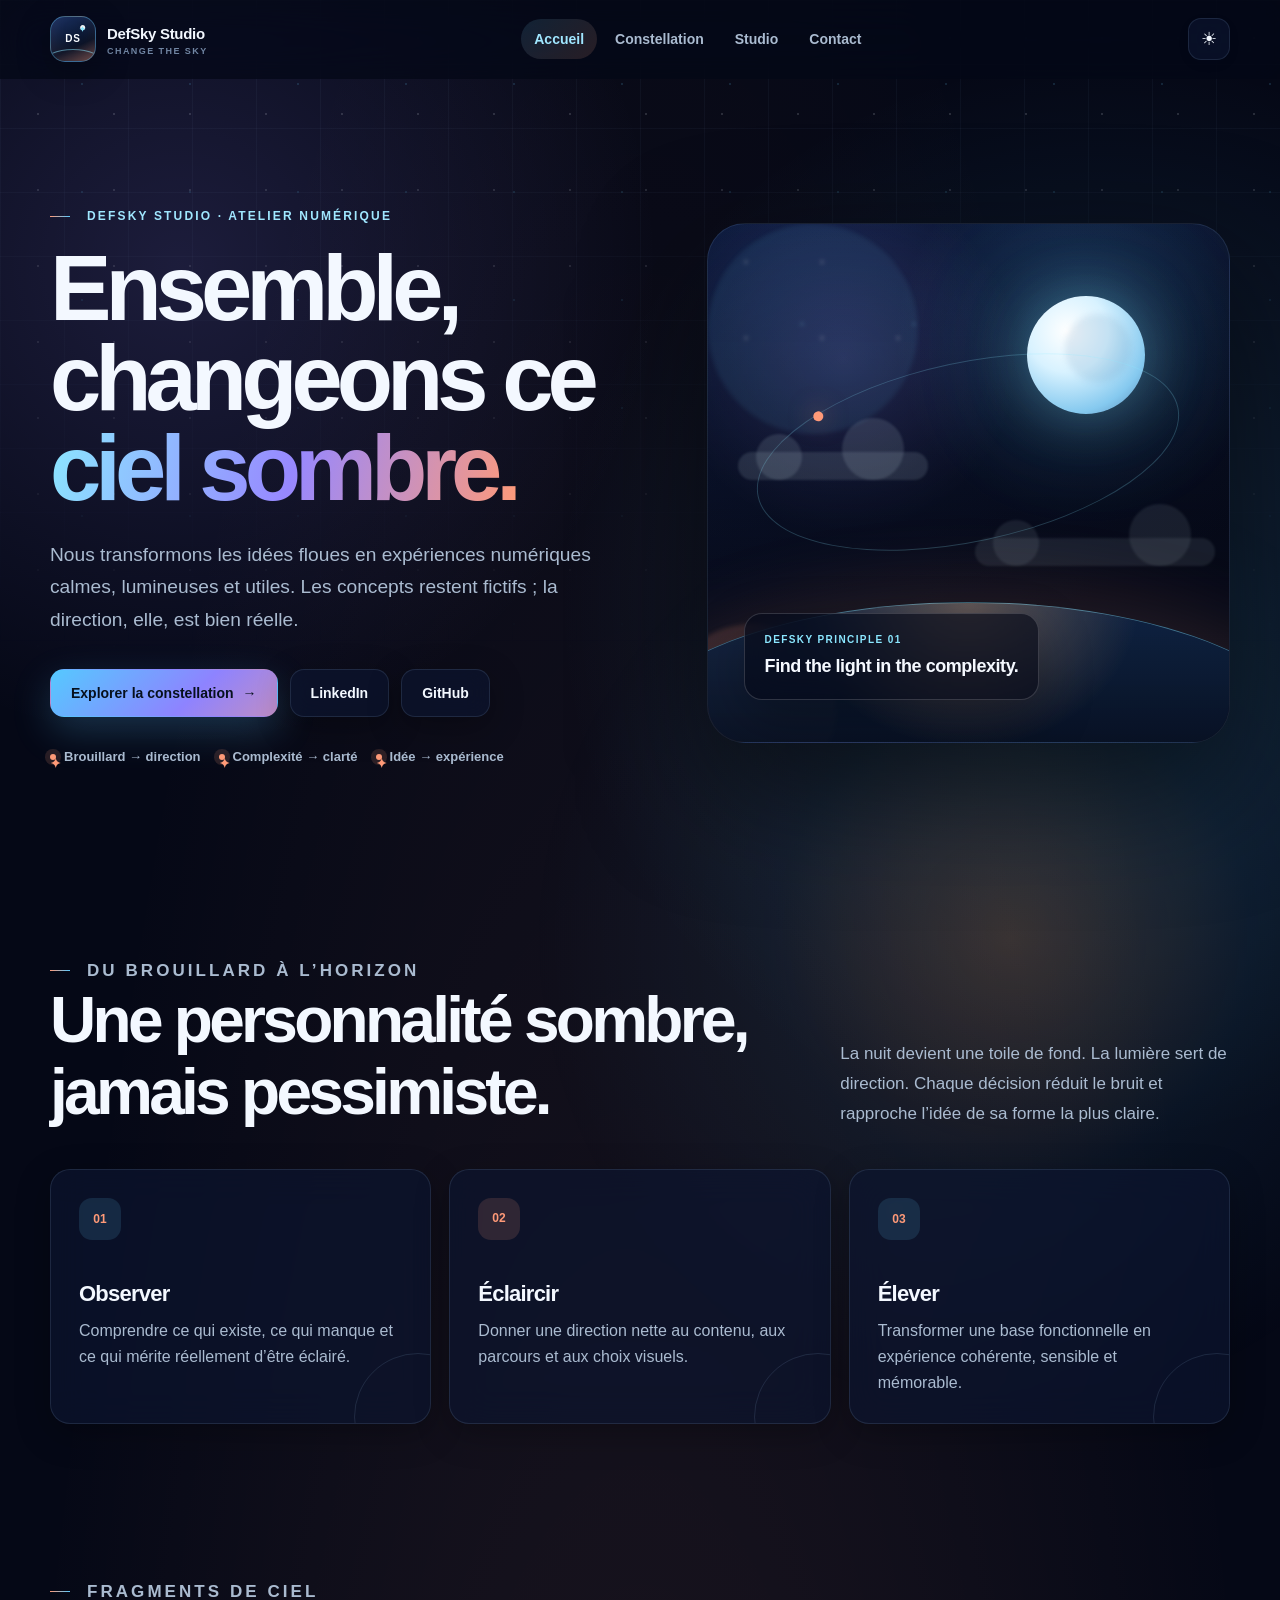
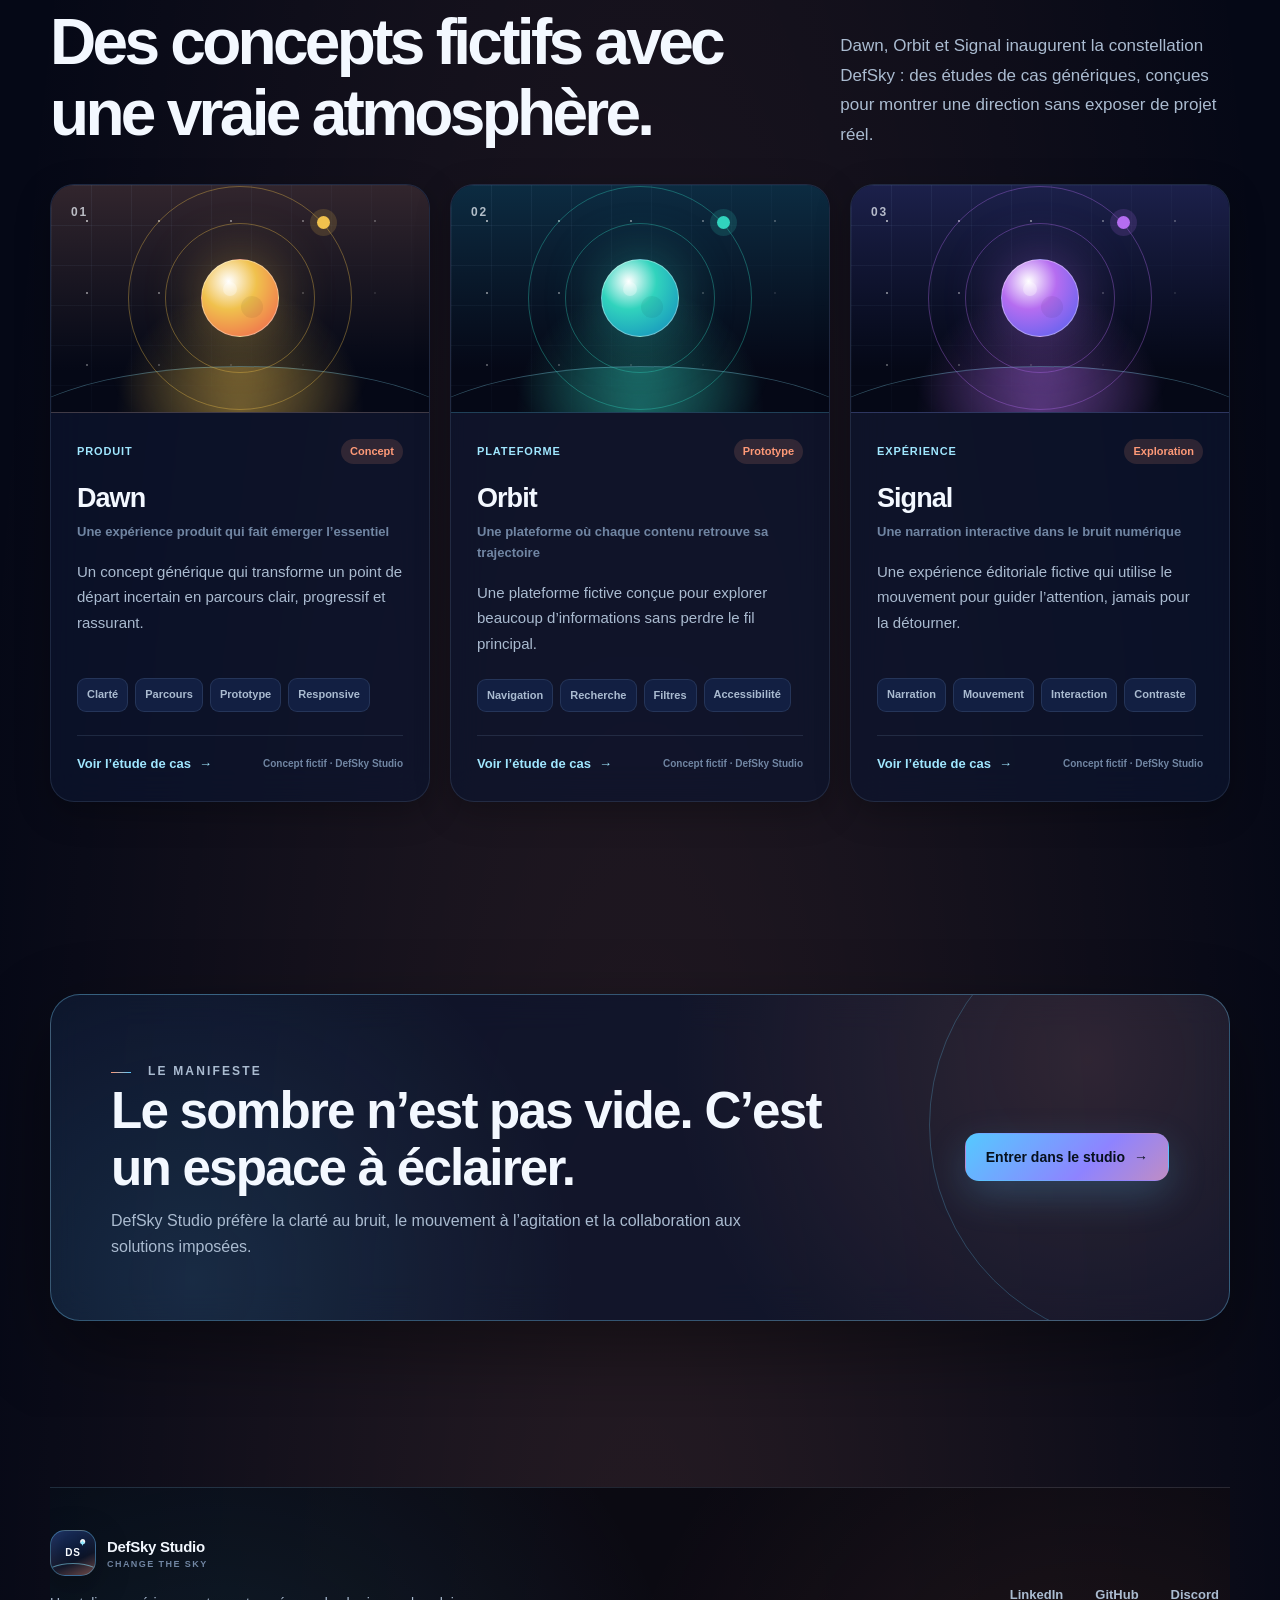
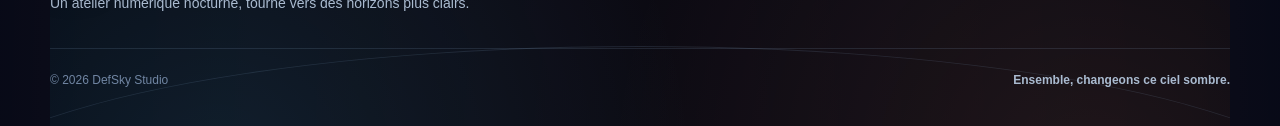
==== portfolio/index.html @ a717a4de "Add portfolio static site to Render blueprint" ====
<!DOCTYPE html>
<html lang="fr">
<head>
  <meta charset="UTF-8">
  <meta name="viewport" content="width=device-width, initial-scale=1.0">
  <meta name="description" content="DefSky Studio imagine des expériences numériques claires, sensibles et prêtes à évoluer.">
  <meta name="theme-color" content="#050816">
  <title>DefSky Studio — Ensemble, changeons ce ciel sombre</title>
  <link rel="stylesheet" href="assets/css/style.css?v=4">
  <link rel="stylesheet" href="assets/css/dynamic.css?v=4">
  <link rel="stylesheet" href="assets/css/brand.css?v=4">
</head>

<body class="dark">
  <a class="skip-link" href="#main-content">Aller au contenu</a>

  <header class="site-header" data-header>
    <div class="header-inner">
      <a class="brand" href="index" aria-label="Accueil de DefSky Studio">
        <span class="brand-mark" aria-hidden="true">DS</span>
        <span class="brand-wording">
          <span class="brand-name">DefSky Studio</span>
          <span class="brand-tagline">Change the sky</span>
        </span>
      </a>

      <nav class="nav" id="primaryNav" data-nav aria-label="Navigation principale">
        <a href="index" class="active" aria-current="page">Accueil</a>
        <a href="projects">Constellation</a>
        <a href="about">Studio</a>
        <a href="contact">Contact</a>
      </nav>

      <div class="header-actions">
        <button class="icon-button" id="themeToggle" type="button" aria-label="Passer au ciel de l’aube" aria-pressed="true" title="Ciel de l’aube">
          <span class="theme-icon" data-theme-icon aria-hidden="true">☀</span>
        </button>
        <button class="icon-button menu-toggle" id="menuToggle" type="button" aria-label="Ouvrir le menu" aria-controls="primaryNav" aria-expanded="false">
          <span class="menu-lines" aria-hidden="true"><span></span><span></span></span>
        </button>
      </div>
    </div>
  </header>
  <div class="nav-backdrop" data-nav-backdrop hidden></div>

  <main id="main-content">
    <section class="section hero">
      <div class="hero-copy reveal">
        <p class="eyebrow">DefSky Studio · Atelier numérique</p>
        <h1>Ensemble, changeons ce <span class="sky-word">ciel sombre.</span></h1>
        <p class="lead">
          Nous transformons les idées floues en expériences numériques calmes, lumineuses et utiles.
          Les concepts restent fictifs ; la direction, elle, est bien réelle.
        </p>

        <div class="actions">
          <a href="projects" class="btn btn-primary">Explorer la constellation <span aria-hidden="true">→</span></a>
          <a href="https://www.linkedin.com/in/noah-van-goethem-40a919399/" class="btn btn-secondary" target="_blank" rel="noopener noreferrer">LinkedIn</a>
          <a href="https://github.com/Maksi-Novagh" class="btn btn-secondary" target="_blank" rel="noopener noreferrer">GitHub</a>
        </div>

        <ul class="hero-points" aria-label="Principes de DefSky Studio">
          <li>Brouillard → direction</li>
          <li>Complexité → clarté</li>
          <li>Idée → expérience</li>
        </ul>
      </div>

      <div class="hero-visual sky-visual reveal" aria-label="Illustration abstraite d’un horizon nocturne qui s’éclaircit">
        <span class="sky-moon" aria-hidden="true"></span>
        <span class="sky-cloud sky-cloud-one" aria-hidden="true"></span>
        <span class="sky-cloud sky-cloud-two" aria-hidden="true"></span>
        <span class="sky-orbit" aria-hidden="true"></span>
        <span class="sky-horizon" aria-hidden="true"></span>
        <div class="sky-message" aria-hidden="true">
          <small>DefSky principle 01</small>
          <strong>Find the light in the complexity.</strong>
        </div>
      </div>
    </section>

    <section class="section section-compact" aria-labelledby="approach-title">
      <div class="section-header reveal">
        <div>
          <p class="eyebrow">Du brouillard à l’horizon</p>
          <h2 id="approach-title">Une personnalité sombre, jamais pessimiste.</h2>
        </div>
        <p>La nuit devient une toile de fond. La lumière sert de direction. Chaque décision réduit le bruit et rapproche l’idée de sa forme la plus claire.</p>
      </div>

      <div class="feature-grid">
        <article class="feature-card reveal">
          <span class="feature-index">01</span>
          <h3>Observer</h3>
          <p>Comprendre ce qui existe, ce qui manque et ce qui mérite réellement d’être éclairé.</p>
        </article>
        <article class="feature-card reveal">
          <span class="feature-index">02</span>
          <h3>Éclaircir</h3>
          <p>Donner une direction nette au contenu, aux parcours et aux choix visuels.</p>
        </article>
        <article class="feature-card reveal">
          <span class="feature-index">03</span>
          <h3>Élever</h3>
          <p>Transformer une base fonctionnelle en expérience cohérente, sensible et mémorable.</p>
        </article>
      </div>
    </section>

    <section class="projects-preview" aria-labelledby="featured-projects-title">
      <div class="section-header reveal">
        <div>
          <p class="eyebrow">Fragments de ciel</p>
          <h2 id="featured-projects-title">Des concepts fictifs avec une vraie atmosphère.</h2>
        </div>
        <p>Dawn, Orbit et Signal inaugurent la constellation DefSky : des études de cas génériques, conçues pour montrer une direction sans exposer de projet réel.</p>
      </div>

      <div class="projects-grid" data-projects-preview aria-live="polite">
        <p class="project-loading">La constellation apparaît…</p>
      </div>

      <noscript>
        <p class="project-empty">Activez JavaScript pour afficher la constellation.</p>
      </noscript>
    </section>

    <section class="section reveal">
      <div class="cta-card">
        <div>
          <p class="eyebrow">Le manifeste</p>
          <h2>Le sombre n’est pas vide. C’est un espace à éclairer.</h2>
          <p>DefSky Studio préfère la clarté au bruit, le mouvement à l’agitation et la collaboration aux solutions imposées.</p>
        </div>
        <a href="about" class="btn btn-primary">Entrer dans le studio <span aria-hidden="true">→</span></a>
      </div>
    </section>
  </main>

  <footer class="site-footer">
    <div class="footer-inner">
      <div>
        <a class="brand" href="index" aria-label="Accueil de DefSky Studio">
          <span class="brand-mark" aria-hidden="true">DS</span>
          <span class="brand-wording">
            <span class="brand-name">DefSky Studio</span>
            <span class="brand-tagline">Change the sky</span>
          </span>
        </a>
        <p class="footer-copy">Un atelier numérique nocturne, tourné vers des horizons plus clairs.</p>
      </div>
      <nav class="footer-links" aria-label="Liens externes">
        <a href="https://www.linkedin.com/in/noah-van-goethem-40a919399/" target="_blank" rel="noopener noreferrer">LinkedIn</a>
        <a href="https://github.com/Maksi-Novagh" target="_blank" rel="noopener noreferrer">GitHub</a>
        <a href="https://discord.com/users/880009412700418058" target="_blank" rel="noopener noreferrer">Discord</a>
      </nav>
    </div>
    <div class="footer-bottom">
      <span>© <span id="year"></span> DefSky Studio</span>
      <span class="footer-signature">Ensemble, changeons ce ciel sombre.</span>
    </div>
  </footer>

  <script src="assets/data/projects.js?v=4"></script>
  <script src="assets/js/app.js?v=4"></script>
  <script src="assets/js/projects.js?v=4"></script>
  <script src="assets/js/brand.js?v=4"></script>
</body>
</html>
---- portfolio/assets/css/style.css ----
:root {
  color-scheme: light;
  --font-sans: Inter, ui-sans-serif, -apple-system, BlinkMacSystemFont, "Segoe UI", sans-serif;
  --bg: #f5f6fb;
  --bg-deep: #eceef8;
  --surface: rgba(255, 255, 255, 0.78);
  --surface-solid: #ffffff;
  --surface-muted: #f0f1f7;
  --text: #161824;
  --text-soft: #626779;
  --text-faint: #858a9b;
  --line: rgba(30, 34, 54, 0.11);
  --line-strong: rgba(30, 34, 54, 0.19);
  --accent: #6958e8;
  --accent-strong: #5140cf;
  --accent-soft: rgba(105, 88, 232, 0.12);
  --secondary: #0f9e9e;
  --secondary-soft: rgba(15, 158, 158, 0.12);
  --header: rgba(245, 246, 251, 0.78);
  --shadow-sm: 0 8px 24px rgba(38, 43, 76, 0.08);
  --shadow-md: 0 22px 60px rgba(38, 43, 76, 0.13);
  --shadow-lg: 0 34px 90px rgba(38, 43, 76, 0.18);
  --radius-sm: 12px;
  --radius-md: 20px;
  --radius-lg: 30px;
  --container: 1180px;
  --transition: 180ms ease;
}

body.dark {
  color-scheme: dark;
  --bg: #0d0f17;
  --bg-deep: #090b12;
  --surface: rgba(24, 27, 40, 0.78);
  --surface-solid: #171a26;
  --surface-muted: #202432;
  --text: #f3f4f8;
  --text-soft: #adb2c2;
  --text-faint: #858b9d;
  --line: rgba(226, 229, 240, 0.11);
  --line-strong: rgba(226, 229, 240, 0.2);
  --accent: #9b8cff;
  --accent-strong: #b6acff;
  --accent-soft: rgba(155, 140, 255, 0.14);
  --secondary: #54d3cf;
  --secondary-soft: rgba(84, 211, 207, 0.13);
  --header: rgba(13, 15, 23, 0.8);
  --shadow-sm: 0 8px 28px rgba(0, 0, 0, 0.22);
  --shadow-md: 0 24px 64px rgba(0, 0, 0, 0.34);
  --shadow-lg: 0 38px 100px rgba(0, 0, 0, 0.42);
}

*,
*::before,
*::after {
  box-sizing: border-box;
}

html {
  scroll-behavior: smooth;
  text-size-adjust: 100%;
}

body {
  min-width: 320px;
  min-height: 100vh;
  margin: 0;
  background:
    radial-gradient(circle at 8% 2%, var(--accent-soft), transparent 30rem),
    radial-gradient(circle at 92% 18%, var(--secondary-soft), transparent 28rem),
    var(--bg);
  color: var(--text);
  font-family: var(--font-sans);
  font-size: 16px;
  line-height: 1.6;
  -webkit-font-smoothing: antialiased;
  text-rendering: optimizeLegibility;
}

body.menu-open {
  overflow: hidden;
}

body::before {
  position: fixed;
  inset: 0;
  z-index: -2;
  background-image:
    linear-gradient(var(--line) 1px, transparent 1px),
    linear-gradient(90deg, var(--line) 1px, transparent 1px);
  background-size: 56px 56px;
  mask-image: linear-gradient(to bottom, rgba(0, 0, 0, 0.18), transparent 72%);
  content: "";
  pointer-events: none;
}

[hidden] {
  display: none !important;
}

img,
svg {
  display: block;
  max-width: 100%;
}

button,
input {
  font: inherit;
}

button,
a {
  -webkit-tap-highlight-color: transparent;
}

a {
  color: inherit;
}

h1,
h2,
h3,
p,
ul,
ol {
  margin-top: 0;
}

h1,
h2,
h3 {
  line-height: 1.12;
  letter-spacing: -0.035em;
}

p:last-child,
ul:last-child,
ol:last-child {
  margin-bottom: 0;
}

main {
  overflow: clip;
}

.sr-only {
  position: absolute;
  width: 1px;
  height: 1px;
  padding: 0;
  margin: -1px;
  overflow: hidden;
  clip: rect(0, 0, 0, 0);
  white-space: nowrap;
  border: 0;
}

.skip-link {
  position: fixed;
  top: 12px;
  left: 12px;
  z-index: 200;
  padding: 10px 15px;
  border-radius: 10px;
  background: var(--text);
  color: var(--bg);
  font-weight: 750;
  text-decoration: none;
  transform: translateY(-160%);
  transition: transform var(--transition);
}

.skip-link:focus {
  transform: translateY(0);
}

a:focus-visible,
button:focus-visible,
input:focus-visible {
  outline: 3px solid color-mix(in srgb, var(--accent) 55%, transparent);
  outline-offset: 3px;
}

.site-header {
  position: sticky;
  top: 0;
  z-index: 80;
  border-bottom: 1px solid transparent;
  background: var(--header);
  backdrop-filter: blur(20px) saturate(150%);
  transition:
    border-color var(--transition),
    box-shadow var(--transition),
    background var(--transition);
}

.site-header.is-scrolled {
  border-color: var(--line);
  box-shadow: 0 8px 30px rgba(25, 29, 52, 0.07);
}

.header-inner {
  display: grid;
  grid-template-columns: auto 1fr auto;
  align-items: center;
  width: min(calc(100% - 40px), var(--container));
  min-height: 76px;
  margin: 0 auto;
  gap: 28px;
}

.brand {
  display: inline-flex;
  align-items: center;
  gap: 11px;
  color: var(--text);
  font-weight: 800;
  letter-spacing: -0.03em;
  text-decoration: none;
}

.brand-mark {
  display: inline-grid;
  width: 36px;
  height: 36px;
  place-items: center;
  border: 1px solid color-mix(in srgb, var(--accent) 36%, var(--line));
  border-radius: 12px;
  background: linear-gradient(145deg, var(--accent), var(--secondary));
  color: #ffffff;
  box-shadow: 0 10px 26px color-mix(in srgb, var(--accent) 26%, transparent);
  font-size: 15px;
  letter-spacing: 0;
}

.brand-name {
  font-size: 17px;
}

.nav {
  display: flex;
  align-items: center;
  justify-content: center;
  gap: 5px;
}

.nav a {
  position: relative;
  padding: 9px 13px;
  border-radius: 10px;
  color: var(--text-soft);
  font-size: 14px;
  font-weight: 700;
  text-decoration: none;
  transition:
    color var(--transition),
    background var(--transition);
}

.nav a:hover {
  background: var(--surface-muted);
  color: var(--text);
}

.nav a.active,
.nav a[aria-current="page"] {
  background: var(--accent-soft);
  color: var(--accent-strong);
}

.header-actions {
  display: flex;
  align-items: center;
  gap: 8px;
}

.icon-button {
  display: inline-grid;
  width: 42px;
  height: 42px;
  padding: 0;
  place-items: center;
  border: 1px solid var(--line);
  border-radius: 13px;
  background: var(--surface);
  color: var(--text);
  cursor: pointer;
  box-shadow: 0 4px 14px rgba(25, 29, 52, 0.04);
  transition:
    transform var(--transition),
    border-color var(--transition),
    background var(--transition);
}

.icon-button:hover {
  border-color: var(--line-strong);
  background: var(--surface-solid);
  transform: translateY(-1px);
}

.theme-icon {
  font-size: 18px;
  line-height: 1;
}

.menu-toggle {
  display: none;
}

.menu-lines {
  display: grid;
  gap: 4px;
}

.menu-lines span {
  display: block;
  width: 18px;
  height: 2px;
  border-radius: 99px;
  background: currentColor;
  transition:
    transform var(--transition),
    opacity var(--transition);
}

.menu-toggle[aria-expanded="true"] .menu-lines span:first-child {
  transform: translateY(3px) rotate(45deg);
}

.menu-toggle[aria-expanded="true"] .menu-lines span:last-child {
  transform: translateY(-3px) rotate(-45deg);
}

.nav-backdrop {
  position: fixed;
  inset: 0;
  z-index: 50;
  background: rgba(7, 9, 15, 0.42);
  backdrop-filter: blur(4px);
}

.section {
  width: min(calc(100% - 40px), var(--container));
  margin: 0 auto;
  padding: 96px 0;
}

.section-compact {
  padding-top: 54px;
  padding-bottom: 54px;
}

.eyebrow {
  display: inline-flex;
  align-items: center;
  gap: 8px;
  margin-bottom: 18px;
  color: var(--accent-strong);
  font-size: 12px;
  font-weight: 800;
  letter-spacing: 0.13em;
  text-transform: uppercase;
}

.eyebrow::before {
  width: 24px;
  height: 1px;
  background: currentColor;
  content: "";
}

.hero {
  display: grid;
  grid-template-columns: minmax(0, 1.04fr) minmax(420px, 0.96fr);
  align-items: center;
  gap: clamp(48px, 7vw, 96px);
  min-height: calc(100vh - 76px);
  padding-top: 76px;
  padding-bottom: 88px;
}

.hero-copy h1 {
  max-width: 760px;
  margin-bottom: 24px;
  font-size: clamp(3.15rem, 6.4vw, 6.1rem);
  line-height: 0.98;
  letter-spacing: -0.068em;
}

.hero-copy h1 span {
  color: var(--accent-strong);
}

.lead {
  max-width: 650px;
  margin-bottom: 0;
  color: var(--text-soft);
  font-size: clamp(1.05rem, 1.6vw, 1.25rem);
  line-height: 1.7;
}

.actions {
  display: flex;
  flex-wrap: wrap;
  gap: 12px;
  margin-top: 32px;
}

.btn {
  display: inline-flex;
  min-height: 48px;
  align-items: center;
  justify-content: center;
  gap: 9px;
  padding: 12px 20px;
  border: 1px solid transparent;
  border-radius: 14px;
  font-size: 14px;
  font-weight: 780;
  line-height: 1;
  text-decoration: none;
  cursor: pointer;
  transition:
    transform var(--transition),
    box-shadow var(--transition),
    border-color var(--transition),
    background var(--transition),
    color var(--transition);
}

.btn:hover {
  transform: translateY(-2px);
}

.btn-primary {
  background: linear-gradient(135deg, var(--accent), var(--accent-strong));
  color: #ffffff;
  box-shadow: 0 14px 34px color-mix(in srgb, var(--accent) 28%, transparent);
}

.btn-primary:hover {
  box-shadow: 0 18px 42px color-mix(in srgb, var(--accent) 36%, transparent);
}

.btn-secondary {
  border-color: var(--line);
  background: var(--surface);
  color: var(--text);
  box-shadow: var(--shadow-sm);
}

.btn-secondary:hover {
  border-color: var(--line-strong);
  background: var(--surface-solid);
}

.btn-small {
  min-height: 40px;
  padding: 10px 15px;
  border-radius: 11px;
  font-size: 13px;
}

.text-link {
  display: inline-flex;
  align-items: center;
  gap: 8px;
  color: var(--accent-strong);
  font-weight: 800;
  text-decoration: none;
}

.text-link::after {
  content: "→";
  transition: transform var(--transition);
}

.text-link:hover::after {
  transform: translateX(4px);
}

.hero-points {
  display: flex;
  flex-wrap: wrap;
  gap: 10px 18px;
  padding: 0;
  margin: 30px 0 0;
  color: var(--text-soft);
  list-style: none;
  font-size: 13px;
  font-weight: 700;
}

.hero-points li {
  display: inline-flex;
  align-items: center;
  gap: 8px;
}

.hero-points li::before {
  width: 6px;
  height: 6px;
  border-radius: 50%;
  background: var(--secondary);
  box-shadow: 0 0 0 5px var(--secondary-soft);
  content: "";
}

.hero-visual {
  position: relative;
}

.hero-visual::before,
.hero-visual::after {
  position: absolute;
  z-index: -1;
  border-radius: 50%;
  content: "";
  filter: blur(2px);
}

.hero-visual::before {
  top: -12%;
  right: -6%;
  width: 210px;
  height: 210px;
  background: var(--accent-soft);
}

.hero-visual::after {
  bottom: -10%;
  left: -8%;
  width: 170px;
  height: 170px;
  background: var(--secondary-soft);
}

.ui-window {
  position: relative;
  overflow: hidden;
  min-height: 510px;
  border: 1px solid var(--line);
  border-radius: 34px;
  background: color-mix(in srgb, var(--surface-solid) 88%, transparent);
  box-shadow: var(--shadow-lg);
  transform: rotate(1.3deg);
}

.ui-window::after {
  position: absolute;
  inset: 0;
  background: linear-gradient(135deg, rgba(255, 255, 255, 0.18), transparent 42%);
  content: "";
  pointer-events: none;
}

.ui-toolbar {
  display: flex;
  align-items: center;
  justify-content: space-between;
  height: 58px;
  padding: 0 20px;
  border-bottom: 1px solid var(--line);
}

.ui-dots {
  display: flex;
  gap: 7px;
}

.ui-dots span {
  width: 8px;
  height: 8px;
  border-radius: 50%;
  background: var(--line-strong);
}

.ui-toolbar-label {
  width: 84px;
  height: 8px;
  border-radius: 99px;
  background: var(--surface-muted);
}

.ui-layout {
  display: grid;
  grid-template-columns: 88px 1fr;
  min-height: 452px;
}

.ui-sidebar {
  display: grid;
  align-content: start;
  gap: 14px;
  padding: 22px 18px;
  border-right: 1px solid var(--line);
}

.ui-sidebar span {
  height: 10px;
  border-radius: 99px;
  background: var(--surface-muted);
}

.ui-sidebar span:first-child {
  background: var(--accent);
}

.ui-content {
  padding: 26px;
}

.ui-heading {
  display: grid;
  gap: 9px;
  margin-bottom: 24px;
}

.ui-heading span:first-child {
  width: 38%;
  height: 18px;
  border-radius: 8px;
  background: var(--text);
  opacity: 0.85;
}

.ui-heading span:last-child {
  width: 62%;
  height: 9px;
  border-radius: 99px;
  background: var(--surface-muted);
}

.ui-chart {
  position: relative;
  height: 180px;
  overflow: hidden;
  border: 1px solid var(--line);
  border-radius: 20px;
  background:
    linear-gradient(var(--line) 1px, transparent 1px),
    linear-gradient(90deg, var(--line) 1px, transparent 1px),
    linear-gradient(145deg, var(--accent-soft), transparent 64%);
  background-size: 36px 36px, 36px 36px, auto;
}

.ui-chart::before {
  position: absolute;
  left: 8%;
  right: 7%;
  bottom: 24%;
  height: 60%;
  border: 4px solid var(--accent);
  border-top: 0;
  border-left: 0;
  border-radius: 0 0 26px 0;
  content: "";
  clip-path: polygon(0 70%, 16% 52%, 31% 66%, 48% 28%, 65% 41%, 82% 10%, 100% 0, 100% 100%, 0 100%);
  background: linear-gradient(to top, var(--accent-soft), transparent);
}

.ui-card-row {
  display: grid;
  grid-template-columns: repeat(3, 1fr);
  gap: 12px;
  margin-top: 16px;
}

.ui-mini-card {
  min-height: 92px;
  padding: 16px;
  border: 1px solid var(--line);
  border-radius: 16px;
  background: var(--surface);
}

.ui-mini-card span {
  display: block;
  border-radius: 99px;
  background: var(--surface-muted);
}

.ui-mini-card span:first-child {
  width: 46%;
  height: 8px;
  margin-bottom: 16px;
}

.ui-mini-card span:last-child {
  width: 72%;
  height: 16px;
  background: color-mix(in srgb, var(--secondary) 42%, var(--surface-muted));
}

.floating-note {
  position: absolute;
  right: -18px;
  bottom: 62px;
  display: flex;
  align-items: center;
  gap: 12px;
  min-width: 185px;
  padding: 14px 16px;
  border: 1px solid var(--line);
  border-radius: 17px;
  background: var(--surface-solid);
  box-shadow: var(--shadow-md);
  transform: rotate(-4deg);
}

.floating-note-icon {
  display: grid;
  width: 34px;
  height: 34px;
  place-items: center;
  border-radius: 11px;
  background: var(--secondary-soft);
  color: var(--secondary);
  font-weight: 900;
}

.floating-note strong,
.floating-note small {
  display: block;
}

.floating-note strong {
  font-size: 13px;
}

.floating-note small {
  color: var(--text-soft);
  font-size: 11px;
}

.section-header {
  display: grid;
  grid-template-columns: minmax(0, 0.8fr) minmax(280px, 0.42fr);
  align-items: end;
  gap: 48px;
  margin-bottom: 40px;
}

.section-header h2,
.page-hero h1,
.about-copy h1,
.contact-intro h1 {
  margin-bottom: 0;
  font-size: clamp(2.5rem, 5vw, 4.8rem);
  letter-spacing: -0.058em;
}

.section-header p,
.page-hero > p:last-child,
.about-copy > p,
.contact-intro > p {
  margin-bottom: 0;
  color: var(--text-soft);
  font-size: 17px;
  line-height: 1.75;
}

.feature-grid,
.capability-grid,
.contact-grid {
  display: grid;
  grid-template-columns: repeat(3, minmax(0, 1fr));
  gap: 18px;
}

.feature-card,
.capability-card {
  position: relative;
  overflow: hidden;
  min-height: 250px;
  padding: 28px;
  border: 1px solid var(--line);
  border-radius: var(--radius-md);
  background: var(--surface);
  box-shadow: var(--shadow-sm);
  transition:
    transform var(--transition),
    border-color var(--transition),
    box-shadow var(--transition);
}

.feature-card:hover,
.capability-card:hover {
  border-color: var(--line-strong);
  box-shadow: var(--shadow-md);
  transform: translateY(-5px);
}

.feature-index,
.capability-icon {
  display: grid;
  width: 42px;
  height: 42px;
  margin-bottom: 42px;
  place-items: center;
  border-radius: 13px;
  background: var(--accent-soft);
  color: var(--accent-strong);
  font-size: 12px;
  font-weight: 900;
}

.feature-card:nth-child(2) .feature-index,
.capability-card:nth-child(2n) .capability-icon {
  background: var(--secondary-soft);
  color: var(--secondary);
}

.feature-card h3,
.capability-card h3 {
  margin-bottom: 12px;
  font-size: 22px;
}

.feature-card p,
.capability-card p {
  margin-bottom: 0;
  color: var(--text-soft);
}

.cta-card {
  position: relative;
  display: grid;
  grid-template-columns: minmax(0, 1fr) auto;
  align-items: center;
  gap: 32px;
  overflow: hidden;
  padding: clamp(32px, 5vw, 60px);
  border: 1px solid color-mix(in srgb, var(--accent) 25%, var(--line));
  border-radius: var(--radius-lg);
  background:
    radial-gradient(circle at 88% 20%, var(--secondary-soft), transparent 20rem),
    linear-gradient(135deg, var(--accent-soft), var(--surface-solid));
  box-shadow: var(--shadow-md);
}

.cta-card::after {
  position: absolute;
  top: -90px;
  right: -65px;
  width: 230px;
  height: 230px;
  border: 1px solid color-mix(in srgb, var(--accent) 30%, transparent);
  border-radius: 50%;
  content: "";
}

.cta-card h2 {
  max-width: 720px;
  margin-bottom: 12px;
  font-size: clamp(2rem, 4vw, 3.5rem);
}

.cta-card p {
  max-width: 650px;
  margin-bottom: 0;
  color: var(--text-soft);
}

.page-hero {
  width: min(calc(100% - 40px), var(--container));
  margin: 0 auto;
  padding: 104px 0 56px;
}

.page-hero-inner {
  display: grid;
  grid-template-columns: minmax(0, 0.88fr) minmax(280px, 0.42fr);
  align-items: end;
  gap: 48px;
}

.page-hero h1 {
  max-width: 770px;
}

.page-hero p:last-child {
  max-width: 470px;
}

.about-hero {
  display: grid;
  grid-template-columns: minmax(0, 0.92fr) minmax(380px, 0.72fr);
  align-items: center;
  gap: clamp(50px, 8vw, 110px);
}

.about-copy h1 {
  margin-bottom: 24px;
}

.profile-canvas {
  position: relative;
  display: grid;
  min-height: 470px;
  place-items: center;
  overflow: hidden;
  border: 1px solid var(--line);
  border-radius: 34px;
  background:
    radial-gradient(circle at center, var(--accent-soft), transparent 52%),
    var(--surface);
  box-shadow: var(--shadow-lg);
}

.profile-ring {
  position: absolute;
  width: 330px;
  height: 330px;
  border: 1px solid color-mix(in srgb, var(--accent) 32%, var(--line));
  border-radius: 50%;
}

.profile-ring::before,
.profile-ring::after {
  position: absolute;
  border: 1px solid color-mix(in srgb, var(--secondary) 30%, var(--line));
  border-radius: 50%;
  content: "";
}

.profile-ring::before {
  inset: 42px;
}

.profile-ring::after {
  inset: 92px;
}

.profile-core {
  position: relative;
  display: grid;
  width: 130px;
  height: 130px;
  place-items: center;
  border-radius: 40px;
  background: linear-gradient(145deg, var(--accent), var(--secondary));
  color: #ffffff;
  box-shadow: 0 30px 70px color-mix(in srgb, var(--accent) 38%, transparent);
  font-size: 38px;
  font-weight: 900;
  transform: rotate(-7deg);
}

.profile-chip {
  position: absolute;
  padding: 10px 14px;
  border: 1px solid var(--line);
  border-radius: 999px;
  background: var(--surface-solid);
  color: var(--text-soft);
  box-shadow: var(--shadow-sm);
  font-size: 12px;
  font-weight: 800;
}

.profile-chip-one {
  top: 62px;
  right: 54px;
}

.profile-chip-two {
  bottom: 72px;
  left: 42px;
}

.profile-chip-three {
  right: 34px;
  bottom: 122px;
}

.content-block {
  display: grid;
  grid-template-columns: minmax(220px, 0.36fr) minmax(0, 0.64fr);
  gap: 56px;
  padding: 40px 0;
  border-top: 1px solid var(--line);
}

.content-block h2 {
  margin-bottom: 0;
  font-size: 28px;
}

.content-block-copy {
  color: var(--text-soft);
  font-size: 18px;
  line-height: 1.8;
}

.process-grid {
  display: grid;
  grid-template-columns: repeat(4, minmax(0, 1fr));
  gap: 14px;
  counter-reset: process;
}

.process-step {
  min-height: 220px;
  padding: 24px;
  border: 1px solid var(--line);
  border-radius: var(--radius-md);
  background: var(--surface);
  counter-increment: process;
}

.process-step::before {
  display: block;
  margin-bottom: 48px;
  color: var(--accent-strong);
  content: "0" counter(process);
  font-size: 12px;
  font-weight: 900;
  letter-spacing: 0.1em;
}

.process-step h3 {
  margin-bottom: 10px;
  font-size: 20px;
}

.process-step p {
  margin-bottom: 0;
  color: var(--text-soft);
  font-size: 14px;
}

.contact-layout {
  display: grid;
  grid-template-columns: minmax(0, 0.72fr) minmax(420px, 1fr);
  align-items: start;
  gap: clamp(46px, 8vw, 100px);
}

.contact-intro {
  position: sticky;
  top: 130px;
}

.contact-intro h1 {
  margin-bottom: 22px;
}

.contact-hint {
  display: flex;
  align-items: flex-start;
  gap: 12px;
  margin-top: 30px;
  padding: 16px;
  border: 1px solid var(--line);
  border-radius: 16px;
  background: var(--surface);
  color: var(--text-soft);
  font-size: 13px;
}

.contact-hint span {
  color: var(--secondary);
  font-weight: 900;
}

.contact-grid {
  grid-template-columns: 1fr;
}

.link-card {
  position: relative;
  display: grid;
  grid-template-columns: auto 1fr auto;
  align-items: center;
  gap: 20px;
  min-height: 154px;
  padding: 26px;
  overflow: hidden;
  border: 1px solid var(--line);
  border-radius: var(--radius-md);
  background: var(--surface);
  box-shadow: var(--shadow-sm);
  text-decoration: none;
  transition:
    transform var(--transition),
    border-color var(--transition),
    box-shadow var(--transition);
}

.link-card:hover {
  border-color: color-mix(in srgb, var(--accent) 40%, var(--line));
  box-shadow: var(--shadow-md);
  transform: translateY(-4px);
}

.link-icon {
  display: grid;
  width: 58px;
  height: 58px;
  place-items: center;
  border-radius: 18px;
  background: var(--accent-soft);
  color: var(--accent-strong);
  font-size: 15px;
  font-weight: 900;
}

.link-card:nth-child(2) .link-icon {
  background: var(--secondary-soft);
  color: var(--secondary);
}

.link-card:nth-child(3) .link-icon {
  background: color-mix(in srgb, #ff8a4c 14%, transparent);
  color: #d95f22;
}

.link-copy h2 {
  margin-bottom: 6px;
  font-size: 22px;
}

.link-copy p {
  margin-bottom: 0;
  color: var(--text-soft);
  font-size: 14px;
}

.link-arrow {
  display: grid;
  width: 40px;
  height: 40px;
  place-items: center;
  border: 1px solid var(--line);
  border-radius: 12px;
  color: var(--accent-strong);
  transition: transform var(--transition);
}

.link-card:hover .link-arrow {
  transform: translate(3px, -3px);
}

.site-footer {
  width: min(calc(100% - 40px), var(--container));
  margin: 70px auto 0;
  padding: 42px 0 36px;
  border-top: 1px solid var(--line);
}

.footer-inner {
  display: grid;
  grid-template-columns: minmax(0, 1fr) auto;
  align-items: end;
  gap: 36px;
}

.footer-copy {
  max-width: 440px;
  margin-top: 16px;
  margin-bottom: 0;
  color: var(--text-soft);
  font-size: 14px;
}

.footer-links {
  display: flex;
  flex-wrap: wrap;
  justify-content: flex-end;
  gap: 10px;
}

.footer-links a {
  padding: 8px 11px;
  border-radius: 9px;
  color: var(--text-soft);
  font-size: 13px;
  font-weight: 750;
  text-decoration: none;
  transition:
    color var(--transition),
    background var(--transition);
}

.footer-links a:hover {
  background: var(--surface-muted);
  color: var(--text);
}

.footer-bottom {
  display: flex;
  justify-content: space-between;
  gap: 20px;
  margin-top: 34px;
  padding-top: 22px;
  border-top: 1px solid var(--line);
  color: var(--text-faint);
  font-size: 12px;
}

.reveal {
  opacity: 1;
  transform: none;
}

.js .reveal {
  opacity: 0;
  transform: translateY(24px);
  transition:
    opacity 650ms ease,
    transform 650ms cubic-bezier(0.2, 0.75, 0.2, 1);
}

.js .reveal.is-visible {
  opacity: 1;
  transform: translateY(0);
}

@media (max-width: 1080px) {
  .hero {
    grid-template-columns: minmax(0, 1fr) minmax(380px, 0.82fr);
    gap: 52px;
  }

  .ui-window {
    min-height: 470px;
  }

  .ui-layout {
    min-height: 412px;
  }

  .process-grid {
    grid-template-columns: repeat(2, minmax(0, 1fr));
  }
}

@media (max-width: 920px) {
  .hero,
  .about-hero,
  .contact-layout {
    grid-template-columns: 1fr;
  }

  .hero {
    min-height: auto;
    padding-top: 94px;
  }

  .hero-copy {
    max-width: 800px;
  }

  .hero-visual {
    width: min(100%, 650px);
    margin: 0 auto;
  }

  .about-copy {
    max-width: 760px;
  }

  .profile-canvas {
    width: min(100%, 620px);
    margin: 0 auto;
  }

  .contact-intro {
    position: static;
    max-width: 720px;
  }
}

@media (max-width: 860px) {
  .header-inner {
    grid-template-columns: auto 1fr auto;
    min-height: 70px;
  }

  .nav {
    position: fixed;
    top: 82px;
    right: 16px;
    left: 16px;
    z-index: 70;
    display: grid;
    justify-content: stretch;
    gap: 5px;
    padding: 12px;
    border: 1px solid var(--line);
    border-radius: 18px;
    background: var(--surface-solid);
    box-shadow: var(--shadow-lg);
    opacity: 0;
    visibility: hidden;
    transform: translateY(-10px) scale(0.98);
    transform-origin: top;
    transition:
      opacity var(--transition),
      visibility var(--transition),
      transform var(--transition);
  }

  .nav.is-open {
    opacity: 1;
    visibility: visible;
    transform: translateY(0) scale(1);
  }

  .nav a {
    padding: 13px 14px;
  }

  .header-actions {
    grid-column: 3;
  }

  .menu-toggle {
    display: inline-grid;
  }

  .section-header,
  .page-hero-inner {
    grid-template-columns: 1fr;
    align-items: start;
    gap: 22px;
  }

  .section-header p,
  .page-hero p:last-child {
    max-width: 680px;
  }

  .feature-grid,
  .capability-grid {
    grid-template-columns: repeat(2, minmax(0, 1fr));
  }

  .cta-card {
    grid-template-columns: 1fr;
  }
}

@media (max-width: 680px) {
  .header-inner,
  .section,
  .page-hero,
  .site-footer {
    width: min(calc(100% - 28px), var(--container));
  }

  .brand-name {
    display: none;
  }

  .section {
    padding: 72px 0;
  }

  .hero {
    padding-top: 72px;
    padding-bottom: 60px;
  }

  .hero-copy h1 {
    font-size: clamp(3rem, 15vw, 4.4rem);
  }

  .ui-window {
    min-height: 420px;
    border-radius: 25px;
    transform: none;
  }

  .ui-layout {
    grid-template-columns: 62px 1fr;
    min-height: 362px;
  }

  .ui-sidebar {
    padding: 18px 12px;
  }

  .ui-content {
    padding: 18px;
  }

  .ui-chart {
    height: 155px;
  }

  .ui-card-row {
    grid-template-columns: repeat(2, 1fr);
  }

  .ui-mini-card:last-child {
    display: none;
  }

  .floating-note {
    right: 12px;
    bottom: 28px;
  }

  .feature-grid,
  .capability-grid,
  .process-grid {
    grid-template-columns: 1fr;
  }

  .feature-card,
  .capability-card,
  .process-step {
    min-height: auto;
  }

  .feature-index,
  .capability-icon,
  .process-step::before {
    margin-bottom: 28px;
  }

  .content-block {
    grid-template-columns: 1fr;
    gap: 18px;
  }

  .profile-canvas {
    min-height: 390px;
  }

  .profile-ring {
    width: 280px;
    height: 280px;
  }

  .link-card {
    grid-template-columns: auto 1fr;
  }

  .link-arrow {
    display: none;
  }

  .footer-inner {
    grid-template-columns: 1fr;
    align-items: start;
  }

  .footer-links {
    justify-content: flex-start;
  }

  .footer-bottom {
    flex-direction: column;
    gap: 6px;
  }
}

@media (max-width: 520px) {
  .actions {
    align-items: stretch;
    flex-direction: column;
  }

  .actions .btn {
    width: 100%;
  }

  .hero-points {
    align-items: flex-start;
    flex-direction: column;
  }

  .cta-card {
    padding: 30px 22px;
  }

  .profile-chip-one {
    top: 34px;
    right: 24px;
  }

  .profile-chip-two {
    bottom: 44px;
    left: 18px;
  }

  .profile-chip-three {
    right: 16px;
    bottom: 90px;
  }

  .link-card {
    gap: 14px;
    padding: 21px;
  }

  .link-icon {
    width: 50px;
    height: 50px;
    border-radius: 15px;
  }
}

@media (prefers-reduced-motion: reduce) {
  html {
    scroll-behavior: auto;
  }

  *,
  *::before,
  *::after {
    scroll-behavior: auto !important;
    animation-duration: 0.01ms !important;
    animation-iteration-count: 1 !important;
    transition-duration: 0.01ms !important;
  }

  .js .reveal {
    opacity: 1;
    transform: none;
  }
}
---- portfolio/assets/css/dynamic.css ----
.projects-preview {
  width: min(calc(100% - 40px), var(--container));
  margin: 0 auto;
  padding: 96px 0;
}

.projects-preview .section-header {
  margin-bottom: 34px;
}

.projects-grid,
.projects-grid-full {
  display: grid;
  grid-template-columns: repeat(3, minmax(0, 1fr));
  gap: 20px;
}

.projects-panel {
  width: min(calc(100% - 40px), var(--container));
  margin: 0 auto;
  padding: 20px 0 100px;
}

.project-controls {
  display: grid;
  grid-template-columns: minmax(240px, 0.72fr) minmax(0, 1fr) auto;
  align-items: center;
  gap: 18px;
  margin-bottom: 30px;
  padding: 14px;
  border: 1px solid var(--line);
  border-radius: 20px;
  background: var(--surface);
  box-shadow: var(--shadow-sm);
}

.search-field {
  position: relative;
  display: flex;
  align-items: center;
}

.search-field::before {
  position: absolute;
  left: 15px;
  color: var(--text-faint);
  content: "⌕";
  font-size: 21px;
  line-height: 1;
  pointer-events: none;
}

.search-field input {
  width: 100%;
  min-height: 46px;
  padding: 10px 15px 10px 44px;
  border: 1px solid var(--line);
  border-radius: 13px;
  background: var(--surface-solid);
  color: var(--text);
  outline: none;
  transition:
    border-color var(--transition),
    box-shadow var(--transition);
}

.search-field input::placeholder {
  color: var(--text-faint);
}

.search-field input:focus {
  border-color: color-mix(in srgb, var(--accent) 58%, var(--line));
  box-shadow: 0 0 0 4px var(--accent-soft);
}

.project-filters {
  display: flex;
  flex-wrap: wrap;
  gap: 7px;
}

.filter-button {
  min-height: 38px;
  padding: 8px 13px;
  border: 1px solid transparent;
  border-radius: 11px;
  background: transparent;
  color: var(--text-soft);
  font-size: 13px;
  font-weight: 760;
  cursor: pointer;
  transition:
    color var(--transition),
    border-color var(--transition),
    background var(--transition);
}

.filter-button:hover {
  border-color: var(--line);
  background: var(--surface-muted);
  color: var(--text);
}

.filter-button[aria-pressed="true"] {
  border-color: color-mix(in srgb, var(--accent) 24%, transparent);
  background: var(--accent-soft);
  color: var(--accent-strong);
}

.project-count {
  min-width: 78px;
  margin: 0;
  color: var(--text-faint);
  font-size: 12px;
  font-weight: 750;
  text-align: right;
  white-space: nowrap;
}

.project-card {
  position: relative;
  display: flex;
  min-width: 0;
  overflow: hidden;
  border: 1px solid var(--line);
  border-radius: 24px;
  background: var(--surface);
  box-shadow: var(--shadow-sm);
  flex-direction: column;
  transition:
    transform var(--transition),
    border-color var(--transition),
    box-shadow var(--transition);
}

.project-card:hover {
  border-color: color-mix(in srgb, var(--accent) 28%, var(--line));
  box-shadow: var(--shadow-md);
  transform: translateY(-6px);
}

.project-visual {
  --visual-a: #7565ef;
  --visual-b: #25c4bc;
  position: relative;
  min-height: 210px;
  overflow: hidden;
  border-bottom: 1px solid var(--line);
  background:
    radial-gradient(circle at 24% 22%, color-mix(in srgb, var(--visual-a) 36%, transparent), transparent 42%),
    radial-gradient(circle at 78% 78%, color-mix(in srgb, var(--visual-b) 34%, transparent), transparent 42%),
    linear-gradient(145deg, color-mix(in srgb, var(--visual-a) 13%, var(--surface-solid)), color-mix(in srgb, var(--visual-b) 9%, var(--surface-solid)));
}

.project-visual::before {
  position: absolute;
  inset: 0;
  background-image:
    linear-gradient(color-mix(in srgb, var(--line) 70%, transparent) 1px, transparent 1px),
    linear-gradient(90deg, color-mix(in srgb, var(--line) 70%, transparent) 1px, transparent 1px);
  background-size: 34px 34px;
  content: "";
  mask-image: linear-gradient(to bottom right, #000, transparent 78%);
}

.accent-violet {
  --visual-a: #7565ef;
  --visual-b: #b56df0;
}

.accent-cyan {
  --visual-a: #1da4be;
  --visual-b: #31d3bd;
}

.accent-orange {
  --visual-a: #f0824d;
  --visual-b: #f0c14d;
}

.accent-green {
  --visual-a: #2cad76;
  --visual-b: #7ecb5f;
}

.accent-pink {
  --visual-a: #dc5f9f;
  --visual-b: #ef8a74;
}

.accent-blue {
  --visual-a: #4b78e6;
  --visual-b: #57b4ea;
}

.project-number {
  position: absolute;
  top: 18px;
  left: 20px;
  z-index: 4;
  color: color-mix(in srgb, var(--text) 72%, transparent);
  font-size: 12px;
  font-weight: 900;
  letter-spacing: 0.16em;
}

.project-core {
  position: absolute;
  top: 50%;
  left: 50%;
  z-index: 3;
  width: 76px;
  height: 76px;
  border: 1px solid rgba(255, 255, 255, 0.35);
  border-radius: 24px;
  background: linear-gradient(145deg, var(--visual-a), var(--visual-b));
  box-shadow: 0 22px 50px color-mix(in srgb, var(--visual-a) 34%, transparent);
  transform: translate(-50%, -50%) rotate(-9deg);
}

.project-core::before,
.project-core::after {
  position: absolute;
  border-radius: 50%;
  background: rgba(255, 255, 255, 0.7);
  content: "";
}

.project-core::before {
  top: 20px;
  left: 20px;
  width: 12px;
  height: 12px;
}

.project-core::after {
  right: 17px;
  bottom: 17px;
  width: 21px;
  height: 21px;
  opacity: 0.45;
}

.project-orbit {
  position: absolute;
  top: 50%;
  left: 50%;
  z-index: 2;
  border: 1px solid color-mix(in srgb, var(--visual-a) 48%, transparent);
  border-radius: 50%;
  transform: translate(-50%, -50%);
}

.project-orbit-one {
  width: 150px;
  height: 150px;
}

.project-orbit-two {
  width: 224px;
  height: 224px;
  border-color: color-mix(in srgb, var(--visual-b) 34%, transparent);
}

.project-orbit-two::after {
  position: absolute;
  top: 29px;
  right: 21px;
  width: 13px;
  height: 13px;
  border-radius: 50%;
  background: var(--visual-b);
  box-shadow: 0 0 0 7px color-mix(in srgb, var(--visual-b) 16%, transparent);
  content: "";
}

.project-card-content {
  display: flex;
  min-height: 360px;
  padding: 26px;
  flex: 1;
  flex-direction: column;
}

.project-meta {
  display: flex;
  align-items: center;
  justify-content: space-between;
  gap: 12px;
  margin-bottom: 19px;
}

.project-category,
.project-status,
.project-notice {
  display: inline-flex;
  align-items: center;
  border-radius: 999px;
  font-size: 11px;
  font-weight: 820;
  line-height: 1;
  white-space: nowrap;
}

.project-category {
  color: var(--accent-strong);
  letter-spacing: 0.08em;
  text-transform: uppercase;
}

.project-status {
  padding: 7px 9px;
  background: var(--secondary-soft);
  color: var(--secondary);
}

.project-card h3 {
  margin-bottom: 9px;
  font-size: 27px;
}

.project-card h3 a {
  text-decoration: none;
}

.project-card h3 a::after {
  position: absolute;
  inset: 0;
  content: "";
}

.project-subtitle {
  margin-bottom: 16px;
  color: var(--text-faint);
  font-size: 13px;
  font-weight: 700;
}

.project-summary {
  margin-bottom: 22px;
  color: var(--text-soft);
  font-size: 15px;
  line-height: 1.7;
}

.tag-list {
  display: flex;
  flex-wrap: wrap;
  gap: 7px;
  padding: 0;
  margin: auto 0 23px;
  list-style: none;
}

.tag-list li {
  padding: 7px 9px;
  border: 1px solid var(--line);
  border-radius: 9px;
  background: var(--surface-muted);
  color: var(--text-soft);
  font-size: 11px;
  font-weight: 720;
}

.project-card-footer {
  position: relative;
  z-index: 3;
  display: flex;
  align-items: center;
  justify-content: space-between;
  gap: 14px;
  padding-top: 18px;
  border-top: 1px solid var(--line);
}

.project-card-footer .text-link {
  font-size: 13px;
}

.project-notice {
  color: var(--text-faint);
  font-size: 10px;
}

.project-actions {
  display: flex;
  flex-wrap: wrap;
  gap: 10px;
  margin-top: 18px;
}

.project-loading,
.project-empty {
  grid-column: 1 / -1;
  padding: 42px;
  border: 1px dashed var(--line-strong);
  border-radius: 20px;
  color: var(--text-soft);
  text-align: center;
}

.projects-empty {
  grid-column: 1 / -1;
  display: grid;
  min-height: 360px;
  place-items: center;
  align-content: center;
  padding: 42px 20px;
  border: 1px dashed var(--line-strong);
  border-radius: 24px;
  background: var(--surface);
  text-align: center;
}

.projects-empty h2 {
  margin-bottom: 10px;
  font-size: 28px;
}

.projects-empty p {
  max-width: 500px;
  margin-bottom: 24px;
  color: var(--text-soft);
}

.empty-symbol {
  display: grid;
  min-width: 64px;
  height: 64px;
  margin-bottom: 20px;
  padding: 0 12px;
  place-items: center;
  border-radius: 20px;
  background: var(--accent-soft);
  color: var(--accent-strong);
  font-size: 20px;
  font-weight: 900;
}

.project-detail-shell {
  width: min(calc(100% - 40px), var(--container));
  margin: 0 auto;
  padding: 72px 0 110px;
}

.project-detail {
  display: grid;
  gap: 28px;
}

.detail-hero {
  display: grid;
  grid-template-columns: minmax(0, 1fr) minmax(350px, 0.72fr);
  align-items: stretch;
  gap: 20px;
}

.detail-hero-copy,
.detail-overview,
.detail-section,
.detail-closing {
  border: 1px solid var(--line);
  border-radius: 28px;
  background: var(--surface);
  box-shadow: var(--shadow-sm);
}

.detail-hero-copy {
  display: flex;
  min-height: 520px;
  padding: clamp(32px, 5vw, 58px);
  flex-direction: column;
}

.back-link {
  display: inline-flex;
  width: fit-content;
  margin-bottom: 54px;
  color: var(--text-soft);
  font-size: 13px;
  font-weight: 770;
  text-decoration: none;
}

.back-link:hover {
  color: var(--accent-strong);
}

.detail-hero .project-meta {
  justify-content: flex-start;
  margin-bottom: 18px;
}

.detail-hero h1 {
  max-width: 670px;
  margin-bottom: 12px;
  font-size: clamp(3.4rem, 7vw, 6.9rem);
  line-height: 0.94;
  letter-spacing: -0.07em;
}

.detail-subtitle {
  margin-bottom: 22px;
  color: var(--text-faint);
  font-size: 14px;
  font-weight: 750;
}

.detail-lead {
  max-width: 680px;
  margin-bottom: 26px;
  color: var(--text-soft);
  font-size: 18px;
  line-height: 1.75;
}

.detail-hero .tag-list {
  margin: auto 0 0;
}

.detail-notice {
  width: fit-content;
  margin-top: 20px;
  padding: 8px 10px;
  background: var(--surface-muted);
}

.project-visual-large {
  min-height: 520px;
  border: 1px solid var(--line);
  border-radius: 28px;
  box-shadow: var(--shadow-md);
}

.project-visual-large .project-number {
  top: 28px;
  left: 30px;
  font-size: 14px;
}

.project-visual-large .project-core {
  width: 118px;
  height: 118px;
  border-radius: 34px;
}

.project-visual-large .project-orbit-one {
  width: 240px;
  height: 240px;
}

.project-visual-large .project-orbit-two {
  width: 370px;
  height: 370px;
}

.detail-overview {
  display: grid;
  grid-template-columns: minmax(220px, 0.32fr) minmax(0, 0.68fr);
  gap: 48px;
  padding: clamp(30px, 5vw, 54px);
}

.detail-overview > p {
  grid-column: 2;
  margin-bottom: 0;
  color: var(--text-soft);
  font-size: 17px;
  line-height: 1.8;
}

.detail-overview > p + p {
  margin-top: 15px;
}

.detail-section-heading {
  display: flex;
  align-items: flex-start;
  gap: 13px;
}

.detail-section-heading span {
  padding-top: 5px;
  color: var(--accent-strong);
  font-size: 11px;
  font-weight: 900;
  letter-spacing: 0.1em;
}

.detail-section-heading h2 {
  margin-bottom: 0;
  font-size: 25px;
}

.detail-grid {
  display: grid;
  grid-template-columns: repeat(3, minmax(0, 1fr));
  gap: 18px;
}

.detail-section {
  padding: 28px;
}

.detail-list {
  display: grid;
  gap: 0;
  padding: 0;
  margin: 30px 0 0;
  list-style: none;
}

.detail-list li {
  position: relative;
  padding: 16px 0 16px 22px;
  border-top: 1px solid var(--line);
  color: var(--text-soft);
  font-size: 14px;
  line-height: 1.6;
}

.detail-list li::before {
  position: absolute;
  top: 24px;
  left: 2px;
  width: 6px;
  height: 6px;
  border-radius: 50%;
  background: var(--secondary);
  content: "";
}

.detail-closing {
  display: grid;
  min-height: 330px;
  place-items: center;
  align-content: center;
  padding: 48px 20px;
  background:
    radial-gradient(circle at center, var(--accent-soft), transparent 28rem),
    var(--surface);
  text-align: center;
}

.detail-closing h2 {
  max-width: 720px;
  margin-bottom: 26px;
  font-size: clamp(2rem, 4vw, 3.7rem);
}

.project-not-found {
  display: grid;
  min-height: 580px;
  place-items: center;
  align-content: center;
  padding: 50px 20px;
  border: 1px solid var(--line);
  border-radius: 30px;
  background: var(--surface);
  text-align: center;
}

.project-not-found h1 {
  max-width: 760px;
  margin-bottom: 16px;
  font-size: clamp(2.5rem, 6vw, 5.3rem);
}

.project-not-found > p:not(.eyebrow) {
  max-width: 560px;
  margin-bottom: 28px;
  color: var(--text-soft);
}

@media (max-width: 1040px) {
  .projects-grid,
  .projects-grid-full {
    grid-template-columns: repeat(2, minmax(0, 1fr));
  }

  .project-controls {
    grid-template-columns: minmax(220px, 0.72fr) minmax(0, 1fr);
  }

  .project-count {
    grid-column: 1 / -1;
    text-align: left;
  }

  .detail-hero {
    grid-template-columns: 1fr;
  }

  .project-visual-large {
    min-height: 430px;
    grid-row: 1;
  }

  .detail-grid {
    grid-template-columns: repeat(2, minmax(0, 1fr));
  }

  .detail-section:last-child {
    grid-column: 1 / -1;
  }
}

@media (max-width: 760px) {
  .projects-preview,
  .projects-panel,
  .project-detail-shell {
    width: min(calc(100% - 28px), var(--container));
  }

  .projects-preview {
    padding: 72px 0;
  }

  .project-controls {
    grid-template-columns: 1fr;
    align-items: stretch;
  }

  .project-count {
    grid-column: auto;
  }

  .projects-grid,
  .projects-grid-full,
  .detail-grid {
    grid-template-columns: 1fr;
  }

  .detail-section:last-child {
    grid-column: auto;
  }

  .project-card-content {
    min-height: auto;
  }

  .detail-overview {
    grid-template-columns: 1fr;
    gap: 24px;
  }

  .detail-overview > p {
    grid-column: auto;
  }
}

@media (max-width: 520px) {
  .project-filters {
    flex-wrap: nowrap;
    padding-bottom: 4px;
    overflow-x: auto;
    scrollbar-width: none;
  }

  .project-filters::-webkit-scrollbar {
    display: none;
  }

  .filter-button {
    flex: 0 0 auto;
  }

  .project-card-footer {
    align-items: flex-start;
    flex-direction: column;
  }

  .detail-hero-copy {
    min-height: auto;
    padding: 30px 22px;
  }

  .back-link {
    margin-bottom: 40px;
  }

  .detail-hero h1 {
    font-size: clamp(3.1rem, 17vw, 4.5rem);
  }

  .project-visual-large {
    min-height: 340px;
  }

  .project-visual-large .project-orbit-one {
    width: 190px;
    height: 190px;
  }

  .project-visual-large .project-orbit-two {
    width: 290px;
    height: 290px;
  }

  .detail-overview,
  .detail-section {
    padding: 26px 22px;
  }
}
---- portfolio/assets/css/brand.css ----
/* DefSky Studio — brand layer */
:root {
  --font-display: "Segoe UI Variable Display", "Avenir Next", "Segoe UI", sans-serif;
  --sky-night: #050816;
  --sky-deep: #09122b;
  --sky-storm: #14244e;
  --sky-blue: #58c9ff;
  --sky-cyan: #8be7ff;
  --sky-violet: #9788ff;
  --sky-dawn: #ff9a78;
  --sky-sun: #ffd27d;
  --sky-cloud: #eef6ff;
  --sky-ink: #07101f;
  --sky-glow: 0 0 60px rgba(88, 201, 255, 0.2);
}

body.light {
  --bg: #eef7ff;
  --bg-deep: #dfeeff;
  --surface: rgba(255, 255, 255, 0.7);
  --surface-solid: #fafdff;
  --surface-muted: #e8f3ff;
  --text: #071425;
  --text-soft: #526579;
  --text-faint: #7d91a7;
  --line: rgba(17, 63, 104, 0.12);
  --line-strong: rgba(17, 63, 104, 0.22);
  --accent: #167bc1;
  --accent-strong: #095f9e;
  --accent-soft: rgba(22, 123, 193, 0.12);
  --secondary: #dc6f54;
  --secondary-soft: rgba(220, 111, 84, 0.13);
  --header: rgba(238, 247, 255, 0.76);
  --shadow-sm: 0 10px 30px rgba(34, 82, 122, 0.09);
  --shadow-md: 0 26px 70px rgba(34, 82, 122, 0.14);
  --shadow-lg: 0 38px 110px rgba(34, 82, 122, 0.19);
}

body.dark {
  --bg: #050816;
  --bg-deep: #03050d;
  --surface: rgba(13, 22, 48, 0.68);
  --surface-solid: #0c1530;
  --surface-muted: #121f42;
  --text: #f3f8ff;
  --text-soft: #aabbd0;
  --text-faint: #7186a3;
  --line: rgba(172, 215, 255, 0.12);
  --line-strong: rgba(172, 215, 255, 0.23);
  --accent: #67d1ff;
  --accent-strong: #a0e7ff;
  --accent-soft: rgba(103, 209, 255, 0.13);
  --secondary: #ff9a78;
  --secondary-soft: rgba(255, 154, 120, 0.14);
  --header: rgba(5, 8, 22, 0.76);
  --shadow-sm: 0 10px 34px rgba(0, 0, 0, 0.28);
  --shadow-md: 0 28px 76px rgba(0, 0, 0, 0.4);
  --shadow-lg: 0 44px 120px rgba(0, 0, 0, 0.52);
}

body {
  position: relative;
  background:
    radial-gradient(circle at 14% 8%, rgba(151, 136, 255, 0.16), transparent 30rem),
    radial-gradient(circle at 86% 18%, rgba(88, 201, 255, 0.15), transparent 34rem),
    radial-gradient(ellipse at 50% 115%, rgba(255, 154, 120, 0.14), transparent 44rem),
    var(--bg);
}

body::before {
  background-image:
    radial-gradient(circle, color-mix(in srgb, var(--text) 42%, transparent) 0 1px, transparent 1.4px),
    radial-gradient(circle, color-mix(in srgb, var(--accent) 40%, transparent) 0 1px, transparent 1.4px),
    linear-gradient(var(--line) 1px, transparent 1px),
    linear-gradient(90deg, var(--line) 1px, transparent 1px);
  background-position: 0 0, 28px 30px, 0 0, 0 0;
  background-size: 76px 76px, 108px 108px, 64px 64px, 64px 64px;
  mask-image: linear-gradient(to bottom, rgba(0, 0, 0, 0.8), transparent 76%);
  opacity: 0.52;
}

body::after {
  position: fixed;
  right: -18vw;
  bottom: -42vw;
  z-index: -3;
  width: 78vw;
  height: 78vw;
  border-radius: 50%;
  background: radial-gradient(circle, rgba(255, 188, 123, 0.18), rgba(88, 201, 255, 0.06) 34%, transparent 68%);
  content: "";
  pointer-events: none;
}

h1,
h2,
h3 {
  font-family: var(--font-display);
}

::selection {
  background: color-mix(in srgb, var(--sky-dawn) 44%, transparent);
  color: var(--text);
}

.site-header {
  border-bottom-color: transparent;
}

.site-header.is-scrolled {
  border-bottom-color: var(--line);
  box-shadow: 0 14px 46px rgba(0, 0, 0, 0.11);
}

.header-inner {
  min-height: 78px;
}

.brand {
  gap: 11px;
}

.brand-mark {
  position: relative;
  display: grid;
  width: 46px;
  height: 46px;
  overflow: hidden;
  border: 1px solid color-mix(in srgb, var(--accent) 30%, var(--line));
  border-radius: 15px;
  background:
    radial-gradient(circle at 72% 24%, rgba(255, 255, 255, 0.95) 0 2px, transparent 3px),
    linear-gradient(155deg, #1b3264, #071126 64%, #ff9a78 160%);
  color: #f8fbff;
  font-size: 10px;
  font-weight: 900;
  letter-spacing: 0.08em;
  place-items: center;
  box-shadow: inset 0 -10px 18px rgba(255, 154, 120, 0.08), var(--shadow-sm);
}

.brand-mark::before {
  position: absolute;
  right: -8px;
  bottom: -16px;
  left: -8px;
  height: 28px;
  border: 1px solid rgba(139, 231, 255, 0.5);
  border-radius: 50% 50% 0 0;
  content: "";
}

.brand-mark::after {
  position: absolute;
  top: 7px;
  right: 8px;
  color: var(--sky-cyan);
  content: "✦";
  font-size: 8px;
}

.brand-wording {
  display: grid;
  gap: 1px;
}

.brand-name {
  font-size: 15px;
  font-weight: 850;
  letter-spacing: -0.02em;
}

.brand-tagline {
  color: var(--text-faint);
  font-size: 9px;
  font-weight: 800;
  letter-spacing: 0.16em;
  line-height: 1.1;
  text-transform: uppercase;
}

.nav a {
  border-radius: 999px;
}

.nav a.active,
.nav a:hover {
  background: linear-gradient(135deg, var(--accent-soft), var(--secondary-soft));
}

.icon-button {
  backdrop-filter: blur(14px);
}

.btn-primary {
  border-color: transparent;
  background: linear-gradient(135deg, #55c9ff, #8e83ff 62%, #ff9a78 150%);
  color: #06101d;
  box-shadow: 0 14px 38px rgba(82, 183, 238, 0.24);
}

.btn-primary:hover {
  box-shadow: 0 18px 48px rgba(82, 183, 238, 0.34);
}

.btn-secondary {
  backdrop-filter: blur(12px);
}

.eyebrow {
  color: var(--accent-strong);
  letter-spacing: 0.18em;
}

.eyebrow::before {
  display: inline-block;
  width: 20px;
  height: 1px;
  margin-right: 9px;
  background: linear-gradient(90deg, var(--sky-dawn), var(--sky-blue));
  content: "";
  vertical-align: middle;
}

.hero {
  min-height: min(820px, calc(100svh - 78px));
  align-items: center;
}

.hero-copy h1 {
  max-width: 790px;
  font-size: clamp(3.25rem, 7.2vw, 6.65rem);
  letter-spacing: -0.065em;
}

.hero-copy h1 .sky-word {
  display: inline-block;
  background: linear-gradient(105deg, var(--sky-cyan), var(--sky-violet) 52%, var(--sky-dawn));
  background-clip: text;
  color: transparent;
  -webkit-background-clip: text;
}

.hero-copy .lead {
  max-width: 690px;
  font-size: clamp(1.05rem, 1.5vw, 1.25rem);
}

.hero-points li::before {
  color: var(--sky-dawn);
  content: "✦";
}

.sky-visual {
  position: relative;
  min-height: 520px;
  overflow: hidden;
  border: 1px solid var(--line);
  border-radius: 38px;
  background:
    linear-gradient(180deg, rgba(8, 17, 42, 0.1), rgba(5, 8, 22, 0.76)),
    radial-gradient(circle at 26% 26%, rgba(151, 136, 255, 0.26), transparent 32%),
    radial-gradient(circle at 72% 22%, rgba(88, 201, 255, 0.22), transparent 34%),
    linear-gradient(155deg, #101e43, #060a18 72%);
  box-shadow: var(--shadow-lg);
  isolation: isolate;
}

body.light .sky-visual {
  background:
    linear-gradient(180deg, rgba(255, 255, 255, 0.2), rgba(31, 87, 132, 0.28)),
    radial-gradient(circle at 26% 26%, rgba(151, 136, 255, 0.2), transparent 32%),
    radial-gradient(circle at 72% 22%, rgba(88, 201, 255, 0.27), transparent 34%),
    linear-gradient(155deg, #dff4ff, #86bce3 68%, #ffb28f 140%);
}

.sky-visual::before {
  position: absolute;
  inset: 0;
  z-index: -1;
  background-image:
    radial-gradient(circle, rgba(255, 255, 255, 0.75) 0 1px, transparent 1.5px),
    radial-gradient(circle, rgba(139, 231, 255, 0.65) 0 1px, transparent 1.6px);
  background-position: 0 0, 38px 44px;
  background-size: 76px 76px, 112px 112px;
  content: "";
  opacity: 0.65;
}

.sky-moon {
  position: absolute;
  top: 72px;
  right: 84px;
  width: 118px;
  height: 118px;
  border-radius: 50%;
  background: radial-gradient(circle at 34% 30%, #fff, #d8f2ff 36%, #85c9ef 72%, #4f7fae);
  box-shadow: 0 0 60px rgba(139, 231, 255, 0.34), 0 0 130px rgba(88, 201, 255, 0.18);
}

.sky-moon::after {
  position: absolute;
  inset: 18px 14px 32px 38px;
  border-radius: 50%;
  background: rgba(90, 137, 174, 0.15);
  content: "";
  filter: blur(3px);
}

.sky-cloud {
  position: absolute;
  height: 28px;
  border-radius: 999px;
  background: rgba(222, 240, 255, 0.12);
  filter: blur(1px);
}

.sky-cloud::before,
.sky-cloud::after {
  position: absolute;
  bottom: 0;
  border-radius: 50%;
  background: inherit;
  content: "";
}

.sky-cloud::before {
  left: 18px;
  width: 46px;
  height: 46px;
}

.sky-cloud::after {
  right: 24px;
  width: 62px;
  height: 62px;
}

.sky-cloud-one {
  top: 228px;
  left: 30px;
  width: 190px;
}

.sky-cloud-two {
  right: 14px;
  bottom: 176px;
  width: 240px;
  opacity: 0.72;
}

.sky-horizon {
  position: absolute;
  right: -18%;
  bottom: -31%;
  left: -18%;
  height: 58%;
  border-top: 1px solid rgba(139, 231, 255, 0.42);
  border-radius: 50% 50% 0 0;
  background:
    radial-gradient(ellipse at 50% 0%, rgba(255, 185, 122, 0.34), transparent 34%),
    linear-gradient(180deg, rgba(18, 42, 78, 0.8), #040711 76%);
  box-shadow: 0 -22px 70px rgba(255, 154, 120, 0.12);
}

.sky-orbit {
  position: absolute;
  top: 44%;
  left: 50%;
  width: 430px;
  height: 180px;
  border: 1px solid rgba(139, 231, 255, 0.22);
  border-radius: 50%;
  transform: translate(-50%, -50%) rotate(-12deg);
}

.sky-orbit::after {
  position: absolute;
  top: 18px;
  left: 70px;
  width: 10px;
  height: 10px;
  border-radius: 50%;
  background: var(--sky-dawn);
  box-shadow: 0 0 24px rgba(255, 154, 120, 0.65);
  content: "";
}

.sky-message {
  position: absolute;
  bottom: 42px;
  left: 36px;
  display: grid;
  gap: 4px;
  max-width: 310px;
  padding: 18px 20px;
  border: 1px solid rgba(255, 255, 255, 0.16);
  border-radius: 18px;
  background: rgba(4, 8, 22, 0.62);
  color: #f5f9ff;
  backdrop-filter: blur(18px);
  box-shadow: 0 20px 54px rgba(0, 0, 0, 0.28);
}

.sky-message small {
  color: var(--sky-cyan);
  font-size: 10px;
  font-weight: 850;
  letter-spacing: 0.14em;
  text-transform: uppercase;
}

.sky-message strong {
  font-size: 18px;
  letter-spacing: -0.025em;
}

.feature-card,
.capability-card,
.process-step,
.link-card,
.cta-card,
.project-controls,
.project-card,
.detail-section,
.detail-overview,
.detail-closing {
  backdrop-filter: blur(18px);
}

.feature-card,
.capability-card,
.process-step {
  position: relative;
  overflow: hidden;
}

.feature-card::after,
.capability-card::after,
.process-step::after {
  position: absolute;
  right: -52px;
  bottom: -58px;
  width: 128px;
  height: 128px;
  border: 1px solid var(--line);
  border-radius: 50%;
  content: "";
}

.feature-index,
.capability-icon {
  color: var(--sky-dawn);
}

.cta-card {
  overflow: hidden;
  background:
    radial-gradient(circle at 88% 20%, var(--secondary-soft), transparent 26rem),
    radial-gradient(circle at 12% 88%, var(--accent-soft), transparent 24rem),
    var(--surface);
}

.cta-card::after {
  position: absolute;
  right: -140px;
  bottom: -230px;
  width: 440px;
  height: 440px;
  border: 1px solid color-mix(in srgb, var(--accent) 24%, transparent);
  border-radius: 50%;
  content: "";
}

.project-visual {
  min-height: 228px;
  background:
    radial-gradient(circle at 50% 100%, color-mix(in srgb, var(--visual-b) 36%, transparent), transparent 42%),
    linear-gradient(180deg, color-mix(in srgb, var(--visual-a) 18%, #081126), #050816 82%);
}

.project-visual::before {
  background-image:
    radial-gradient(circle, rgba(255, 255, 255, 0.68) 0 1px, transparent 1.5px),
    linear-gradient(color-mix(in srgb, var(--line) 60%, transparent) 1px, transparent 1px),
    linear-gradient(90deg, color-mix(in srgb, var(--line) 60%, transparent) 1px, transparent 1px);
  background-size: 72px 72px, 40px 40px, 40px 40px;
}

.project-visual::after {
  position: absolute;
  right: -14%;
  bottom: -52%;
  left: -14%;
  height: 72%;
  border-top: 1px solid rgba(139, 231, 255, 0.32);
  border-radius: 50% 50% 0 0;
  background: radial-gradient(ellipse at 50% 0%, color-mix(in srgb, var(--visual-b) 28%, transparent), transparent 38%);
  content: "";
}

.project-core {
  width: 78px;
  height: 78px;
  border-radius: 50%;
  background: radial-gradient(circle at 35% 28%, #ffffff, var(--visual-b) 38%, var(--visual-a) 76%);
  box-shadow: 0 0 56px color-mix(in srgb, var(--visual-b) 40%, transparent);
  transform: translate(-50%, -50%);
}

.project-core::before {
  top: 22px;
  left: 21px;
  width: 14px;
  height: 14px;
  background: rgba(255, 255, 255, 0.3);
}

.project-core::after {
  right: 15px;
  bottom: 18px;
  width: 22px;
  height: 22px;
  background: rgba(5, 8, 22, 0.13);
}

.project-orbit {
  border-color: color-mix(in srgb, var(--visual-b) 36%, transparent);
}

.project-card:hover .project-orbit-one {
  transform: translate(-50%, -50%) rotate(26deg) scale(1.04);
}

.project-card:hover .project-orbit-two {
  transform: translate(-50%, -50%) rotate(-38deg) scale(0.98);
}

.profile-canvas {
  min-height: 470px;
  border-radius: 38px;
  background:
    radial-gradient(circle at 50% 48%, rgba(88, 201, 255, 0.18), transparent 22%),
    radial-gradient(circle at 70% 22%, rgba(151, 136, 255, 0.17), transparent 28%),
    linear-gradient(155deg, color-mix(in srgb, var(--surface-solid) 88%, #102451), color-mix(in srgb, var(--surface-solid) 86%, #060918));
}

.profile-canvas::before {
  background-image:
    radial-gradient(circle, color-mix(in srgb, var(--text) 38%, transparent) 0 1px, transparent 1.5px),
    linear-gradient(var(--line) 1px, transparent 1px),
    linear-gradient(90deg, var(--line) 1px, transparent 1px);
  background-size: 84px 84px, 54px 54px, 54px 54px;
}

.profile-core {
  border-radius: 50%;
  background: radial-gradient(circle at 36% 28%, #eefaff, var(--sky-blue) 36%, #263d7d 74%);
  color: #06101d;
  box-shadow: 0 0 66px rgba(88, 201, 255, 0.28);
}

.profile-ring {
  border-color: color-mix(in srgb, var(--accent) 34%, transparent);
}

.link-card:hover .link-icon {
  background: linear-gradient(135deg, var(--sky-blue), var(--sky-violet));
  color: var(--sky-ink);
}

.site-footer {
  position: relative;
  overflow: hidden;
  background:
    radial-gradient(circle at 14% 120%, rgba(88, 201, 255, 0.12), transparent 30rem),
    radial-gradient(circle at 88% 120%, rgba(255, 154, 120, 0.1), transparent 30rem),
    color-mix(in srgb, var(--bg-deep) 72%, transparent);
}

.site-footer::before {
  position: absolute;
  right: -10%;
  bottom: -240px;
  left: -10%;
  height: 320px;
  border-top: 1px solid var(--line);
  border-radius: 50% 50% 0 0;
  content: "";
}

.footer-copy {
  max-width: 500px;
}

.footer-signature {
  color: var(--text-soft);
  font-weight: 650;
}

@media (max-width: 860px) {
  .brand-tagline {
    display: none;
  }

  .sky-visual {
    min-height: 440px;
  }

  .sky-moon {
    top: 58px;
    right: 58px;
    width: 100px;
    height: 100px;
  }
}

@media (max-width: 560px) {
  .brand-mark {
    width: 42px;
    height: 42px;
  }

  .brand-name {
    font-size: 14px;
  }

  .hero-copy h1 {
    font-size: clamp(3rem, 16vw, 4.5rem);
  }

  .sky-visual {
    min-height: 380px;
    border-radius: 28px;
  }

  .sky-moon {
    top: 48px;
    right: 36px;
    width: 82px;
    height: 82px;
  }

  .sky-cloud-one {
    top: 188px;
    left: 10px;
    transform: scale(0.78);
  }

  .sky-cloud-two {
    right: -60px;
    bottom: 132px;
    transform: scale(0.76);
  }

  .sky-message {
    right: 20px;
    bottom: 24px;
    left: 20px;
  }
}
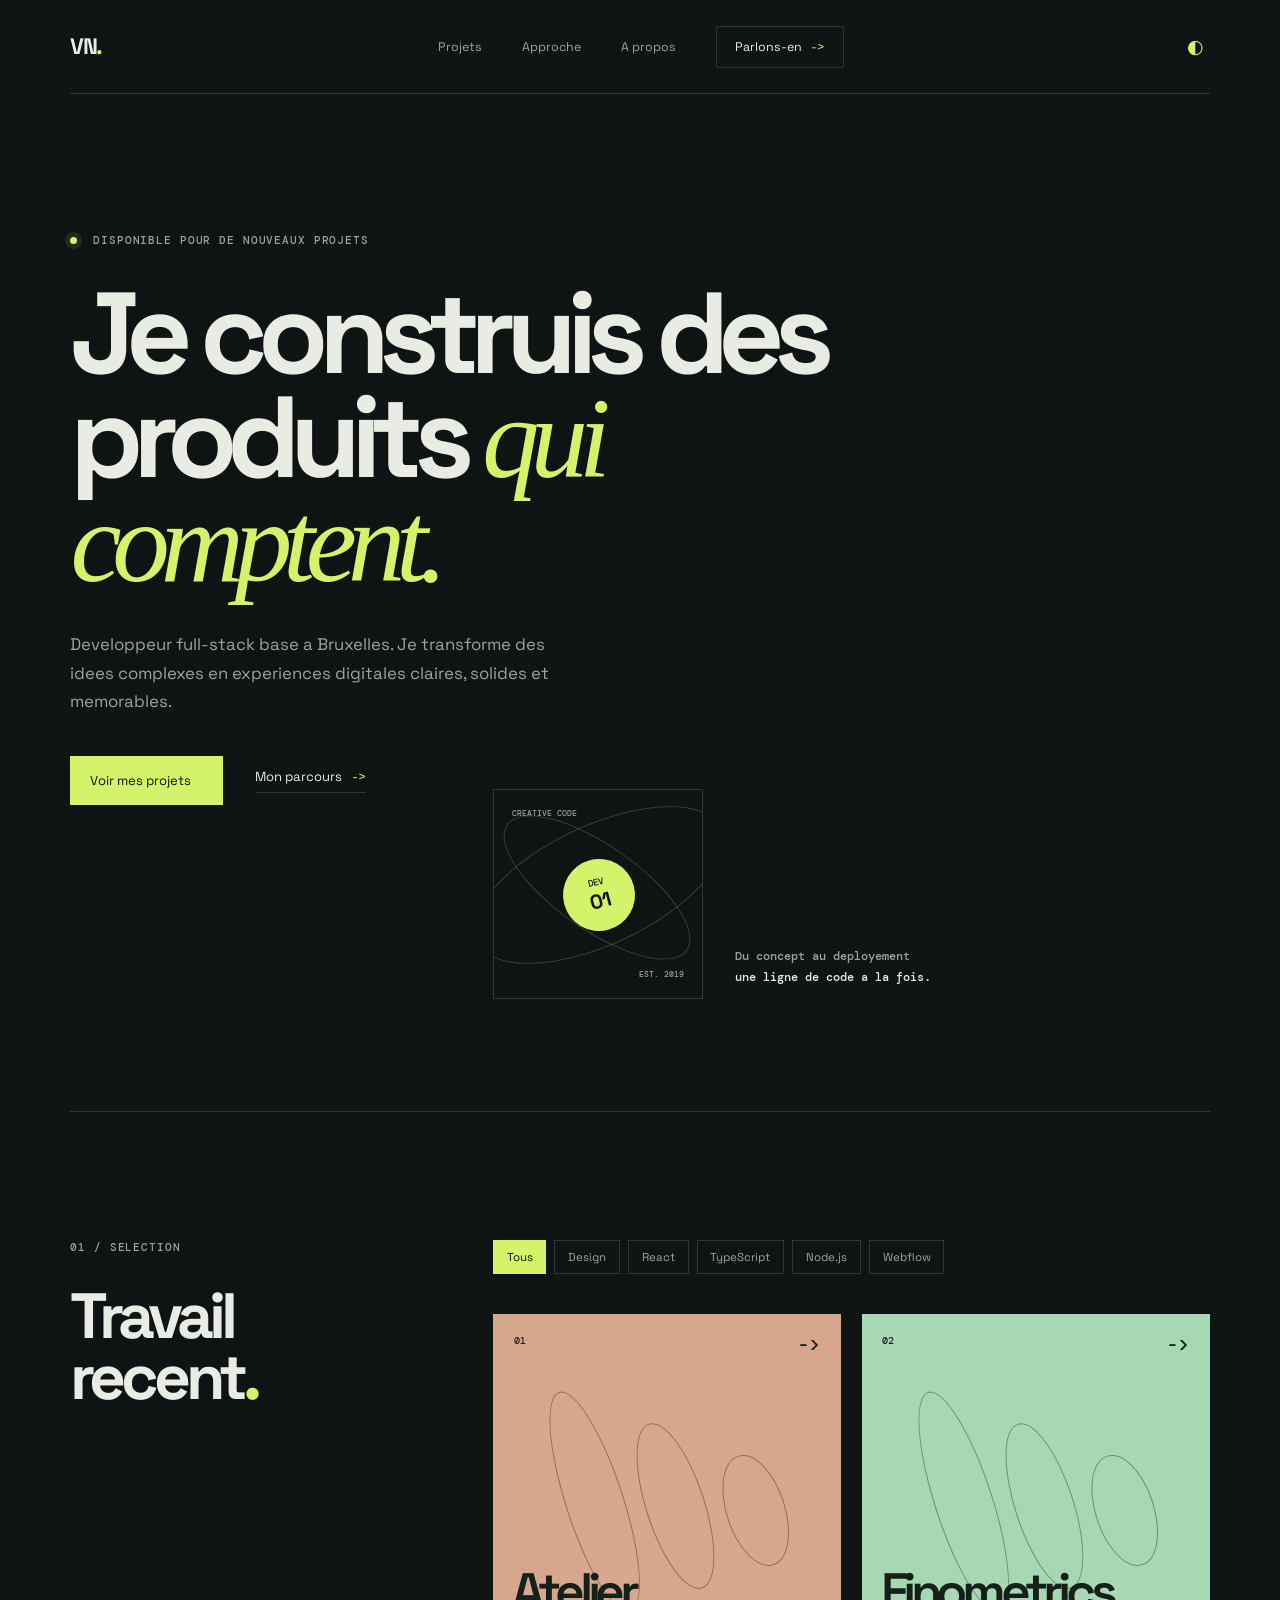
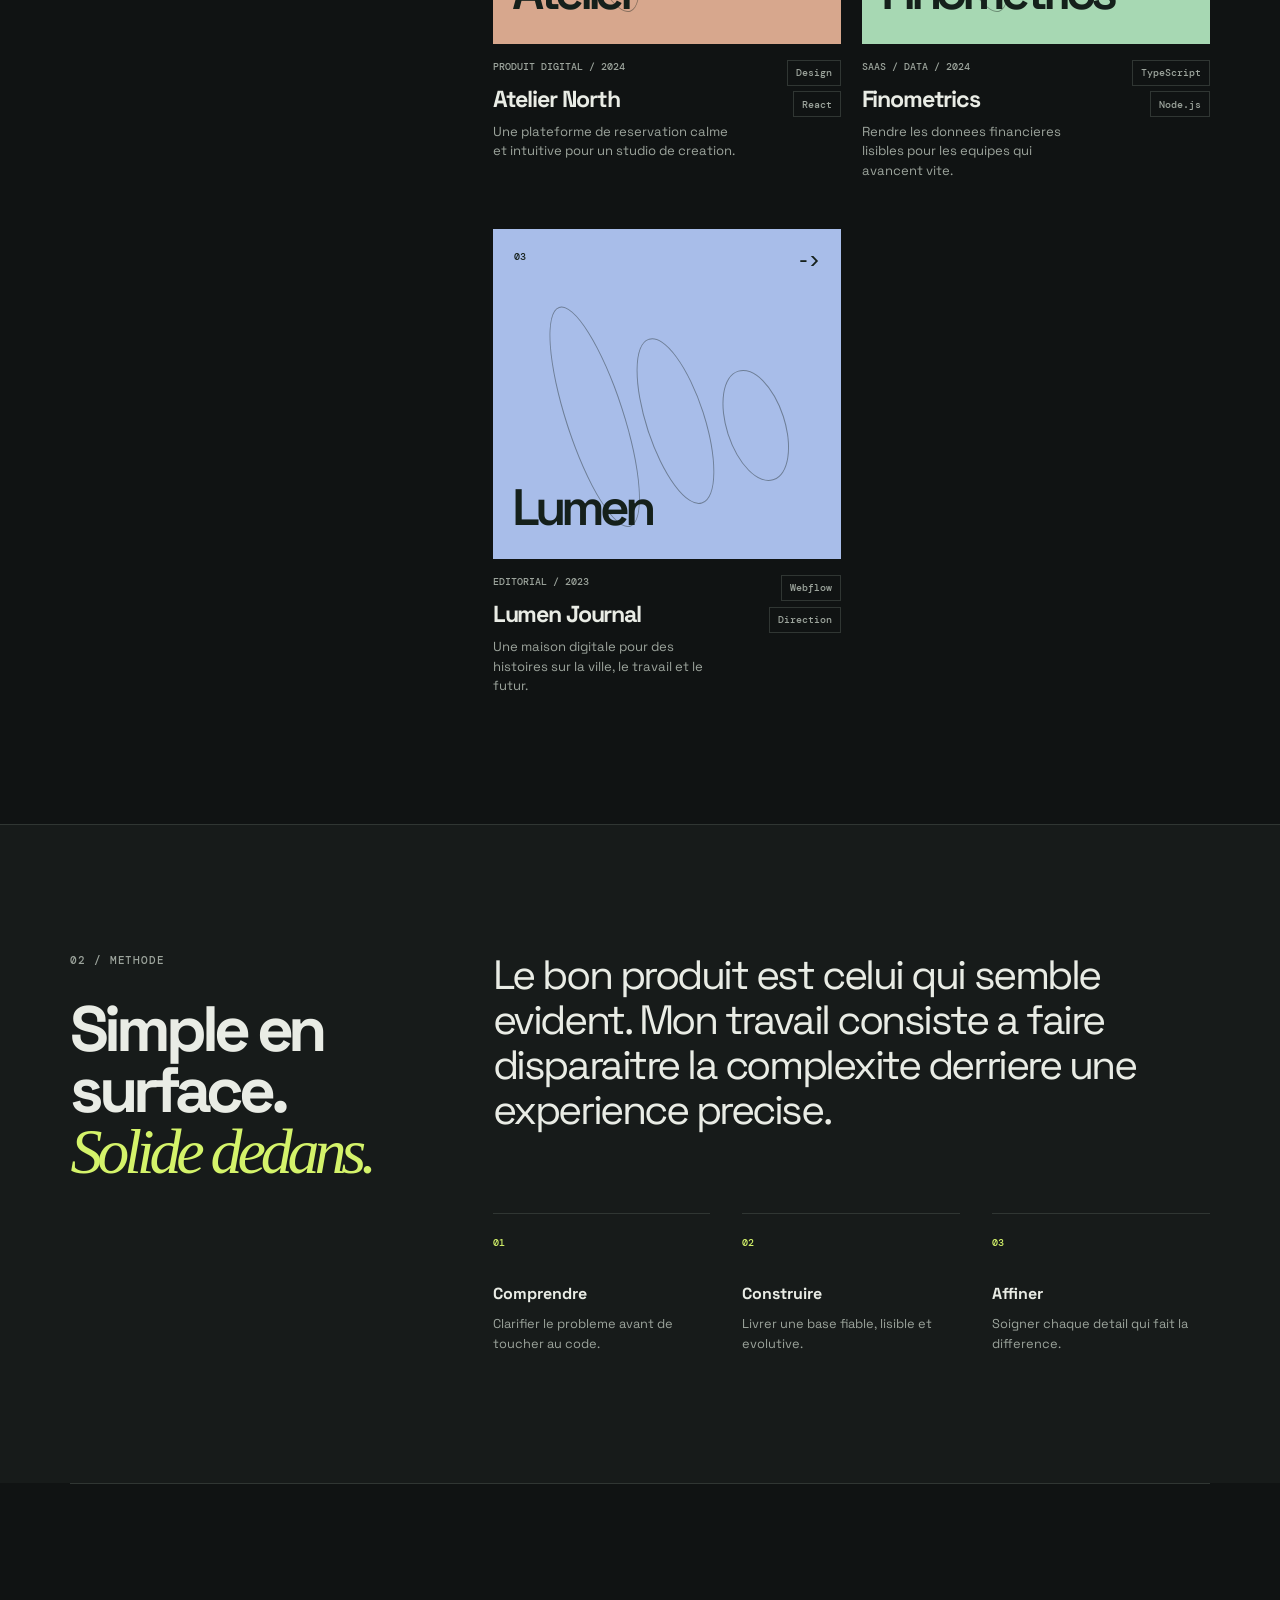
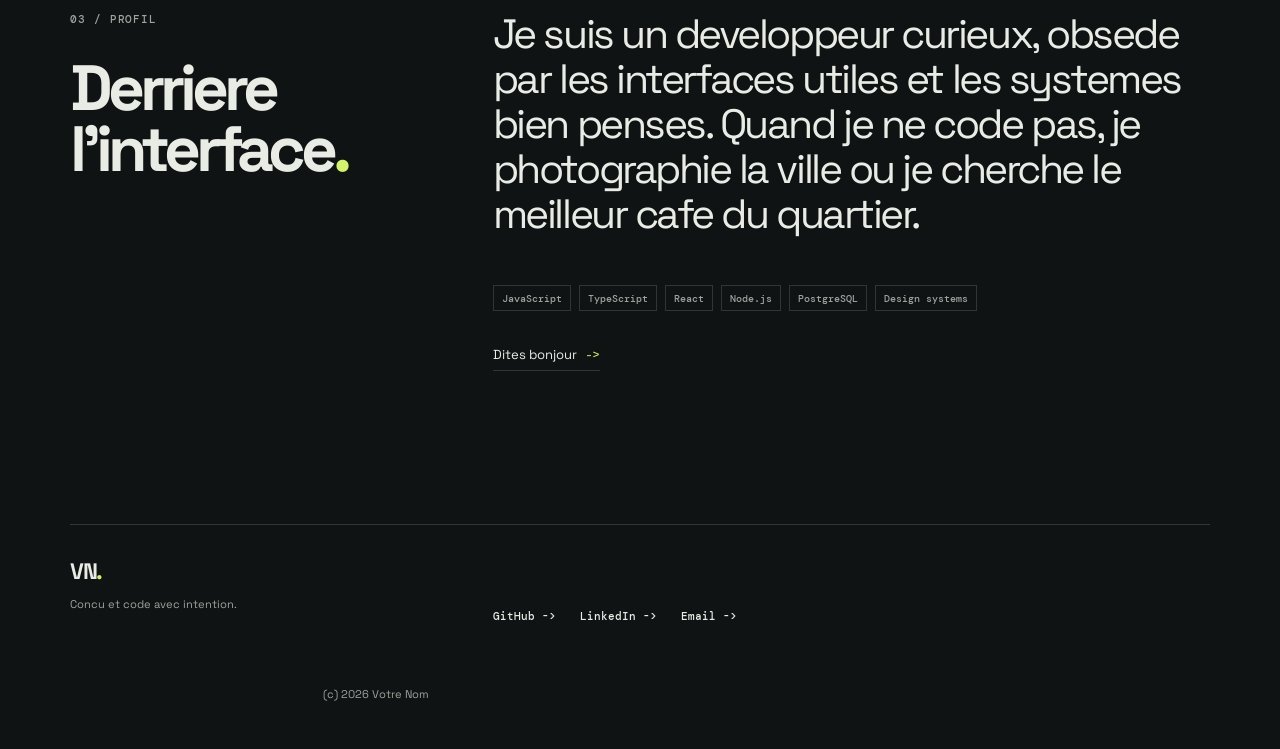
==== commit c951b29f: "Create professional dynamic developer portfolio" ====
--- a/portfolio/index.html
+++ b/portfolio/index.html
@@ -1,169 +1,75 @@
-<!DOCTYPE html>
+<!doctype html>
 <html lang="fr">
 <head>
-  <meta charset="UTF-8">
-  <meta name="viewport" content="width=device-width, initial-scale=1.0">
-  <meta name="description" content="DefSky Studio imagine des expériences numériques claires, sensibles et prêtes à évoluer.">
-  <meta name="theme-color" content="#050816">
-  <title>DefSky Studio — Ensemble, changeons ce ciel sombre</title>
-  <link rel="stylesheet" href="assets/css/style.css?v=4">
-  <link rel="stylesheet" href="assets/css/dynamic.css?v=4">
-  <link rel="stylesheet" href="assets/css/brand.css?v=4">
+  <meta charset="utf-8">
+  <meta name="viewport" content="width=device-width, initial-scale=1">
+  <meta name="description" content="Portfolio de developpeur full-stack specialise dans les produits web utiles, rapides et bien construits.">
+  <meta name="theme-color" content="#101313">
+  <title>Votre Nom | Developpeur full-stack</title>
+  <link rel="preconnect" href="https://fonts.googleapis.com">
+  <link rel="preconnect" href="https://fonts.gstatic.com" crossorigin>
+  <link href="https://fonts.googleapis.com/css2?family=DM+Mono:wght@400;500&family=Space+Grotesk:wght@400;500;600;700&display=swap" rel="stylesheet">
+  <link rel="stylesheet" href="assets/css/style.css">
+  <script type="module" src="assets/js/app.js"></script>
 </head>
+<body>
+  <div class="site-shell">
+    <header class="site-header" data-header>
+      <a class="brand" href="#top" aria-label="Retour en haut">VN<span>.</span></a>
+      <button class="menu-toggle" type="button" aria-expanded="false" aria-controls="main-nav" data-menu-toggle>
+        <span></span><span></span>
+      </button>
+      <nav id="main-nav" class="main-nav" data-nav>
+        <a href="#work">Projets</a>
+        <a href="#approach">Approche</a>
+        <a href="#about">A propos</a>
+        <a class="nav-cta" href="mailto:bonjour@example.com">Parlons-en <span>-></span></a>
+      </nav>
+      <button class="theme-toggle" type="button" aria-label="Activer le mode clair" data-theme-toggle>◐</button>
+    </header>
 
-<body class="dark">
-  <a class="skip-link" href="#main-content">Aller au contenu</a>
+    <main id="top">
+      <section class="hero section-grid" aria-labelledby="hero-title">
+        <div class="hero-copy reveal">
+          <p class="eyebrow"><span class="status-dot"></span> Disponible pour de nouveaux projets</p>
+          <h1 id="hero-title">Je construis des produits <em>qui comptent.</em></h1>
+          <p class="hero-lead">Developpeur full-stack base a Bruxelles. Je transforme des idees complexes en experiences digitales claires, solides et memorables.</p>
+          <div class="hero-actions">
+            <a class="button button-primary" href="#work">Voir mes projets <span>v</span></a>
+            <a class="text-link" href="#about">Mon parcours <span>-></span></a>
+          </div>
+        </div>
+        <div class="hero-aside reveal reveal-delay-1">
+          <div class="orbital-card">
+            <div class="orbit orbit-one"></div><div class="orbit orbit-two"></div>
+            <div class="orbital-core"><span>DEV</span><strong>01</strong></div>
+            <span class="orbit-label label-top">CREATIVE CODE</span><span class="orbit-label label-bottom">EST. 2019</span>
+          </div>
+          <p class="hero-note">Du concept au deployement<br><span>une ligne de code a la fois.</span></p>
+        </div>
+      </section>
 
-  <header class="site-header" data-header>
-    <div class="header-inner">
-      <a class="brand" href="index" aria-label="Accueil de DefSky Studio">
-        <span class="brand-mark" aria-hidden="true">DS</span>
-        <span class="brand-wording">
-          <span class="brand-name">DefSky Studio</span>
-          <span class="brand-tagline">Change the sky</span>
-        </span>
-      </a>
+      <section id="work" class="work section-grid section-space" aria-labelledby="work-title">
+        <div class="section-intro reveal"><p class="eyebrow">01 / Selection</p><h2 id="work-title">Travail recent<span>.</span></h2></div>
+        <div class="work-content">
+          <div class="filter-bar reveal" role="group" aria-label="Filtrer les projets" data-filters></div>
+          <div class="project-grid" data-projects></div>
+        </div>
+      </section>
 
-      <nav class="nav" id="primaryNav" data-nav aria-label="Navigation principale">
-        <a href="index" class="active" aria-current="page">Accueil</a>
-        <a href="projects">Constellation</a>
-        <a href="about">Studio</a>
-        <a href="contact">Contact</a>
-      </nav>
+      <section id="approach" class="approach section-space" aria-labelledby="approach-title">
+        <div class="section-grid"><div class="section-intro reveal"><p class="eyebrow">02 / Methode</p><h2 id="approach-title">Simple en surface.<br><em>Solide dedans.</em></h2></div>
+          <div class="approach-copy reveal reveal-delay-1"><p class="large-copy">Le bon produit est celui qui semble evident. Mon travail consiste a faire disparaitre la complexite derriere une experience precise.</p><div class="principles"><div><span>01</span><h3>Comprendre</h3><p>Clarifier le probleme avant de toucher au code.</p></div><div><span>02</span><h3>Construire</h3><p>Livrer une base fiable, lisible et evolutive.</p></div><div><span>03</span><h3>Affiner</h3><p>Soigner chaque detail qui fait la difference.</p></div></div></div>
+        </div>
+      </section>
 
-      <div class="header-actions">
-        <button class="icon-button" id="themeToggle" type="button" aria-label="Passer au ciel de l’aube" aria-pressed="true" title="Ciel de l’aube">
-          <span class="theme-icon" data-theme-icon aria-hidden="true">☀</span>
-        </button>
-        <button class="icon-button menu-toggle" id="menuToggle" type="button" aria-label="Ouvrir le menu" aria-controls="primaryNav" aria-expanded="false">
-          <span class="menu-lines" aria-hidden="true"><span></span><span></span></span>
-        </button>
-      </div>
-    </div>
-  </header>
-  <div class="nav-backdrop" data-nav-backdrop hidden></div>
+      <section id="about" class="about section-space section-grid" aria-labelledby="about-title">
+        <div class="section-intro reveal"><p class="eyebrow">03 / Profil</p><h2 id="about-title">Derriere<br>l'interface<span>.</span></h2></div>
+        <div class="about-content reveal reveal-delay-1"><p class="large-copy">Je suis un developpeur curieux, obsede par les interfaces utiles et les systemes bien penses. Quand je ne code pas, je photographie la ville ou je cherche le meilleur cafe du quartier.</p><div class="skills"><span>JavaScript</span><span>TypeScript</span><span>React</span><span>Node.js</span><span>PostgreSQL</span><span>Design systems</span></div><a class="text-link" href="mailto:bonjour@example.com">Dites bonjour <span>-></span></a></div>
+      </section>
+    </main>
 
-  <main id="main-content">
-    <section class="section hero">
-      <div class="hero-copy reveal">
-        <p class="eyebrow">DefSky Studio · Atelier numérique</p>
-        <h1>Ensemble, changeons ce <span class="sky-word">ciel sombre.</span></h1>
-        <p class="lead">
-          Nous transformons les idées floues en expériences numériques calmes, lumineuses et utiles.
-          Les concepts restent fictifs ; la direction, elle, est bien réelle.
-        </p>
-
-        <div class="actions">
-          <a href="projects" class="btn btn-primary">Explorer la constellation <span aria-hidden="true">→</span></a>
-          <a href="https://www.linkedin.com/in/noah-van-goethem-40a919399/" class="btn btn-secondary" target="_blank" rel="noopener noreferrer">LinkedIn</a>
-          <a href="https://github.com/Maksi-Novagh" class="btn btn-secondary" target="_blank" rel="noopener noreferrer">GitHub</a>
-        </div>
-
-        <ul class="hero-points" aria-label="Principes de DefSky Studio">
-          <li>Brouillard → direction</li>
-          <li>Complexité → clarté</li>
-          <li>Idée → expérience</li>
-        </ul>
-      </div>
-
-      <div class="hero-visual sky-visual reveal" aria-label="Illustration abstraite d’un horizon nocturne qui s’éclaircit">
-        <span class="sky-moon" aria-hidden="true"></span>
-        <span class="sky-cloud sky-cloud-one" aria-hidden="true"></span>
-        <span class="sky-cloud sky-cloud-two" aria-hidden="true"></span>
-        <span class="sky-orbit" aria-hidden="true"></span>
-        <span class="sky-horizon" aria-hidden="true"></span>
-        <div class="sky-message" aria-hidden="true">
-          <small>DefSky principle 01</small>
-          <strong>Find the light in the complexity.</strong>
-        </div>
-      </div>
-    </section>
-
-    <section class="section section-compact" aria-labelledby="approach-title">
-      <div class="section-header reveal">
-        <div>
-          <p class="eyebrow">Du brouillard à l’horizon</p>
-          <h2 id="approach-title">Une personnalité sombre, jamais pessimiste.</h2>
-        </div>
-        <p>La nuit devient une toile de fond. La lumière sert de direction. Chaque décision réduit le bruit et rapproche l’idée de sa forme la plus claire.</p>
-      </div>
-
-      <div class="feature-grid">
-        <article class="feature-card reveal">
-          <span class="feature-index">01</span>
-          <h3>Observer</h3>
-          <p>Comprendre ce qui existe, ce qui manque et ce qui mérite réellement d’être éclairé.</p>
-        </article>
-        <article class="feature-card reveal">
-          <span class="feature-index">02</span>
-          <h3>Éclaircir</h3>
-          <p>Donner une direction nette au contenu, aux parcours et aux choix visuels.</p>
-        </article>
-        <article class="feature-card reveal">
-          <span class="feature-index">03</span>
-          <h3>Élever</h3>
-          <p>Transformer une base fonctionnelle en expérience cohérente, sensible et mémorable.</p>
-        </article>
-      </div>
-    </section>
-
-    <section class="projects-preview" aria-labelledby="featured-projects-title">
-      <div class="section-header reveal">
-        <div>
-          <p class="eyebrow">Fragments de ciel</p>
-          <h2 id="featured-projects-title">Des concepts fictifs avec une vraie atmosphère.</h2>
-        </div>
-        <p>Dawn, Orbit et Signal inaugurent la constellation DefSky : des études de cas génériques, conçues pour montrer une direction sans exposer de projet réel.</p>
-      </div>
-
-      <div class="projects-grid" data-projects-preview aria-live="polite">
-        <p class="project-loading">La constellation apparaît…</p>
-      </div>
-
-      <noscript>
-        <p class="project-empty">Activez JavaScript pour afficher la constellation.</p>
-      </noscript>
-    </section>
-
-    <section class="section reveal">
-      <div class="cta-card">
-        <div>
-          <p class="eyebrow">Le manifeste</p>
-          <h2>Le sombre n’est pas vide. C’est un espace à éclairer.</h2>
-          <p>DefSky Studio préfère la clarté au bruit, le mouvement à l’agitation et la collaboration aux solutions imposées.</p>
-        </div>
-        <a href="about" class="btn btn-primary">Entrer dans le studio <span aria-hidden="true">→</span></a>
-      </div>
-    </section>
-  </main>
-
-  <footer class="site-footer">
-    <div class="footer-inner">
-      <div>
-        <a class="brand" href="index" aria-label="Accueil de DefSky Studio">
-          <span class="brand-mark" aria-hidden="true">DS</span>
-          <span class="brand-wording">
-            <span class="brand-name">DefSky Studio</span>
-            <span class="brand-tagline">Change the sky</span>
-          </span>
-        </a>
-        <p class="footer-copy">Un atelier numérique nocturne, tourné vers des horizons plus clairs.</p>
-      </div>
-      <nav class="footer-links" aria-label="Liens externes">
-        <a href="https://www.linkedin.com/in/noah-van-goethem-40a919399/" target="_blank" rel="noopener noreferrer">LinkedIn</a>
-        <a href="https://github.com/Maksi-Novagh" target="_blank" rel="noopener noreferrer">GitHub</a>
-        <a href="https://discord.com/users/880009412700418058" target="_blank" rel="noopener noreferrer">Discord</a>
-      </nav>
-    </div>
-    <div class="footer-bottom">
-      <span>© <span id="year"></span> DefSky Studio</span>
-      <span class="footer-signature">Ensemble, changeons ce ciel sombre.</span>
-    </div>
-  </footer>
-
-  <script src="assets/data/projects.js?v=4"></script>
-  <script src="assets/js/app.js?v=4"></script>
-  <script src="assets/js/projects.js?v=4"></script>
-  <script src="assets/js/brand.js?v=4"></script>
+    <footer class="site-footer section-grid"><div><a class="brand" href="#top">VN<span>.</span></a><p>Concu et code avec intention.</p></div><div class="footer-links"><a href="https://github.com/" target="_blank" rel="noreferrer">GitHub -></a><a href="https://www.linkedin.com/" target="_blank" rel="noreferrer">LinkedIn -></a><a href="mailto:bonjour@example.com">Email -></a></div><p class="copyright">(c) <span data-year></span> Votre Nom</p></footer>
+  </div>
 </body>
 </html>
--- a/portfolio/assets/css/style.css
+++ b/portfolio/assets/css/style.css
@@ -1,1526 +1,9 @@
-:root {
-  color-scheme: light;
-  --font-sans: Inter, ui-sans-serif, -apple-system, BlinkMacSystemFont, "Segoe UI", sans-serif;
-  --bg: #f5f6fb;
-  --bg-deep: #eceef8;
-  --surface: rgba(255, 255, 255, 0.78);
-  --surface-solid: #ffffff;
-  --surface-muted: #f0f1f7;
-  --text: #161824;
-  --text-soft: #626779;
-  --text-faint: #858a9b;
-  --line: rgba(30, 34, 54, 0.11);
-  --line-strong: rgba(30, 34, 54, 0.19);
-  --accent: #6958e8;
-  --accent-strong: #5140cf;
-  --accent-soft: rgba(105, 88, 232, 0.12);
-  --secondary: #0f9e9e;
-  --secondary-soft: rgba(15, 158, 158, 0.12);
-  --header: rgba(245, 246, 251, 0.78);
-  --shadow-sm: 0 8px 24px rgba(38, 43, 76, 0.08);
-  --shadow-md: 0 22px 60px rgba(38, 43, 76, 0.13);
-  --shadow-lg: 0 34px 90px rgba(38, 43, 76, 0.18);
-  --radius-sm: 12px;
-  --radius-md: 20px;
-  --radius-lg: 30px;
-  --container: 1180px;
-  --transition: 180ms ease;
-}
-
-body.dark {
-  color-scheme: dark;
-  --bg: #0d0f17;
-  --bg-deep: #090b12;
-  --surface: rgba(24, 27, 40, 0.78);
-  --surface-solid: #171a26;
-  --surface-muted: #202432;
-  --text: #f3f4f8;
-  --text-soft: #adb2c2;
-  --text-faint: #858b9d;
-  --line: rgba(226, 229, 240, 0.11);
-  --line-strong: rgba(226, 229, 240, 0.2);
-  --accent: #9b8cff;
-  --accent-strong: #b6acff;
-  --accent-soft: rgba(155, 140, 255, 0.14);
-  --secondary: #54d3cf;
-  --secondary-soft: rgba(84, 211, 207, 0.13);
-  --header: rgba(13, 15, 23, 0.8);
-  --shadow-sm: 0 8px 28px rgba(0, 0, 0, 0.22);
-  --shadow-md: 0 24px 64px rgba(0, 0, 0, 0.34);
-  --shadow-lg: 0 38px 100px rgba(0, 0, 0, 0.42);
-}
-
-*,
-*::before,
-*::after {
-  box-sizing: border-box;
-}
-
-html {
-  scroll-behavior: smooth;
-  text-size-adjust: 100%;
-}
-
-body {
-  min-width: 320px;
-  min-height: 100vh;
-  margin: 0;
-  background:
-    radial-gradient(circle at 8% 2%, var(--accent-soft), transparent 30rem),
-    radial-gradient(circle at 92% 18%, var(--secondary-soft), transparent 28rem),
-    var(--bg);
-  color: var(--text);
-  font-family: var(--font-sans);
-  font-size: 16px;
-  line-height: 1.6;
-  -webkit-font-smoothing: antialiased;
-  text-rendering: optimizeLegibility;
-}
-
-body.menu-open {
-  overflow: hidden;
-}
-
-body::before {
-  position: fixed;
-  inset: 0;
-  z-index: -2;
-  background-image:
-    linear-gradient(var(--line) 1px, transparent 1px),
-    linear-gradient(90deg, var(--line) 1px, transparent 1px);
-  background-size: 56px 56px;
-  mask-image: linear-gradient(to bottom, rgba(0, 0, 0, 0.18), transparent 72%);
-  content: "";
-  pointer-events: none;
-}
-
-[hidden] {
-  display: none !important;
-}
-
-img,
-svg {
-  display: block;
-  max-width: 100%;
-}
-
-button,
-input {
-  font: inherit;
-}
-
-button,
-a {
-  -webkit-tap-highlight-color: transparent;
-}
-
-a {
-  color: inherit;
-}
-
-h1,
-h2,
-h3,
-p,
-ul,
-ol {
-  margin-top: 0;
-}
-
-h1,
-h2,
-h3 {
-  line-height: 1.12;
-  letter-spacing: -0.035em;
-}
-
-p:last-child,
-ul:last-child,
-ol:last-child {
-  margin-bottom: 0;
-}
-
-main {
-  overflow: clip;
-}
-
-.sr-only {
-  position: absolute;
-  width: 1px;
-  height: 1px;
-  padding: 0;
-  margin: -1px;
-  overflow: hidden;
-  clip: rect(0, 0, 0, 0);
-  white-space: nowrap;
-  border: 0;
-}
-
-.skip-link {
-  position: fixed;
-  top: 12px;
-  left: 12px;
-  z-index: 200;
-  padding: 10px 15px;
-  border-radius: 10px;
-  background: var(--text);
-  color: var(--bg);
-  font-weight: 750;
-  text-decoration: none;
-  transform: translateY(-160%);
-  transition: transform var(--transition);
-}
-
-.skip-link:focus {
-  transform: translateY(0);
-}
-
-a:focus-visible,
-button:focus-visible,
-input:focus-visible {
-  outline: 3px solid color-mix(in srgb, var(--accent) 55%, transparent);
-  outline-offset: 3px;
-}
-
-.site-header {
-  position: sticky;
-  top: 0;
-  z-index: 80;
-  border-bottom: 1px solid transparent;
-  background: var(--header);
-  backdrop-filter: blur(20px) saturate(150%);
-  transition:
-    border-color var(--transition),
-    box-shadow var(--transition),
-    background var(--transition);
-}
-
-.site-header.is-scrolled {
-  border-color: var(--line);
-  box-shadow: 0 8px 30px rgba(25, 29, 52, 0.07);
-}
-
-.header-inner {
-  display: grid;
-  grid-template-columns: auto 1fr auto;
-  align-items: center;
-  width: min(calc(100% - 40px), var(--container));
-  min-height: 76px;
-  margin: 0 auto;
-  gap: 28px;
-}
-
-.brand {
-  display: inline-flex;
-  align-items: center;
-  gap: 11px;
-  color: var(--text);
-  font-weight: 800;
-  letter-spacing: -0.03em;
-  text-decoration: none;
-}
-
-.brand-mark {
-  display: inline-grid;
-  width: 36px;
-  height: 36px;
-  place-items: center;
-  border: 1px solid color-mix(in srgb, var(--accent) 36%, var(--line));
-  border-radius: 12px;
-  background: linear-gradient(145deg, var(--accent), var(--secondary));
-  color: #ffffff;
-  box-shadow: 0 10px 26px color-mix(in srgb, var(--accent) 26%, transparent);
-  font-size: 15px;
-  letter-spacing: 0;
-}
-
-.brand-name {
-  font-size: 17px;
-}
-
-.nav {
-  display: flex;
-  align-items: center;
-  justify-content: center;
-  gap: 5px;
-}
-
-.nav a {
-  position: relative;
-  padding: 9px 13px;
-  border-radius: 10px;
-  color: var(--text-soft);
-  font-size: 14px;
-  font-weight: 700;
-  text-decoration: none;
-  transition:
-    color var(--transition),
-    background var(--transition);
-}
-
-.nav a:hover {
-  background: var(--surface-muted);
-  color: var(--text);
-}
-
-.nav a.active,
-.nav a[aria-current="page"] {
-  background: var(--accent-soft);
-  color: var(--accent-strong);
-}
-
-.header-actions {
-  display: flex;
-  align-items: center;
-  gap: 8px;
-}
-
-.icon-button {
-  display: inline-grid;
-  width: 42px;
-  height: 42px;
-  padding: 0;
-  place-items: center;
-  border: 1px solid var(--line);
-  border-radius: 13px;
-  background: var(--surface);
-  color: var(--text);
-  cursor: pointer;
-  box-shadow: 0 4px 14px rgba(25, 29, 52, 0.04);
-  transition:
-    transform var(--transition),
-    border-color var(--transition),
-    background var(--transition);
-}
-
-.icon-button:hover {
-  border-color: var(--line-strong);
-  background: var(--surface-solid);
-  transform: translateY(-1px);
-}
-
-.theme-icon {
-  font-size: 18px;
-  line-height: 1;
-}
-
-.menu-toggle {
-  display: none;
-}
-
-.menu-lines {
-  display: grid;
-  gap: 4px;
-}
-
-.menu-lines span {
-  display: block;
-  width: 18px;
-  height: 2px;
-  border-radius: 99px;
-  background: currentColor;
-  transition:
-    transform var(--transition),
-    opacity var(--transition);
-}
-
-.menu-toggle[aria-expanded="true"] .menu-lines span:first-child {
-  transform: translateY(3px) rotate(45deg);
-}
-
-.menu-toggle[aria-expanded="true"] .menu-lines span:last-child {
-  transform: translateY(-3px) rotate(-45deg);
-}
-
-.nav-backdrop {
-  position: fixed;
-  inset: 0;
-  z-index: 50;
-  background: rgba(7, 9, 15, 0.42);
-  backdrop-filter: blur(4px);
-}
-
-.section {
-  width: min(calc(100% - 40px), var(--container));
-  margin: 0 auto;
-  padding: 96px 0;
-}
-
-.section-compact {
-  padding-top: 54px;
-  padding-bottom: 54px;
-}
-
-.eyebrow {
-  display: inline-flex;
-  align-items: center;
-  gap: 8px;
-  margin-bottom: 18px;
-  color: var(--accent-strong);
-  font-size: 12px;
-  font-weight: 800;
-  letter-spacing: 0.13em;
-  text-transform: uppercase;
-}
-
-.eyebrow::before {
-  width: 24px;
-  height: 1px;
-  background: currentColor;
-  content: "";
-}
-
-.hero {
-  display: grid;
-  grid-template-columns: minmax(0, 1.04fr) minmax(420px, 0.96fr);
-  align-items: center;
-  gap: clamp(48px, 7vw, 96px);
-  min-height: calc(100vh - 76px);
-  padding-top: 76px;
-  padding-bottom: 88px;
-}
-
-.hero-copy h1 {
-  max-width: 760px;
-  margin-bottom: 24px;
-  font-size: clamp(3.15rem, 6.4vw, 6.1rem);
-  line-height: 0.98;
-  letter-spacing: -0.068em;
-}
-
-.hero-copy h1 span {
-  color: var(--accent-strong);
-}
-
-.lead {
-  max-width: 650px;
-  margin-bottom: 0;
-  color: var(--text-soft);
-  font-size: clamp(1.05rem, 1.6vw, 1.25rem);
-  line-height: 1.7;
-}
-
-.actions {
-  display: flex;
-  flex-wrap: wrap;
-  gap: 12px;
-  margin-top: 32px;
-}
-
-.btn {
-  display: inline-flex;
-  min-height: 48px;
-  align-items: center;
-  justify-content: center;
-  gap: 9px;
-  padding: 12px 20px;
-  border: 1px solid transparent;
-  border-radius: 14px;
-  font-size: 14px;
-  font-weight: 780;
-  line-height: 1;
-  text-decoration: none;
-  cursor: pointer;
-  transition:
-    transform var(--transition),
-    box-shadow var(--transition),
-    border-color var(--transition),
-    background var(--transition),
-    color var(--transition);
-}
-
-.btn:hover {
-  transform: translateY(-2px);
-}
-
-.btn-primary {
-  background: linear-gradient(135deg, var(--accent), var(--accent-strong));
-  color: #ffffff;
-  box-shadow: 0 14px 34px color-mix(in srgb, var(--accent) 28%, transparent);
-}
-
-.btn-primary:hover {
-  box-shadow: 0 18px 42px color-mix(in srgb, var(--accent) 36%, transparent);
-}
-
-.btn-secondary {
-  border-color: var(--line);
-  background: var(--surface);
-  color: var(--text);
-  box-shadow: var(--shadow-sm);
-}
-
-.btn-secondary:hover {
-  border-color: var(--line-strong);
-  background: var(--surface-solid);
-}
-
-.btn-small {
-  min-height: 40px;
-  padding: 10px 15px;
-  border-radius: 11px;
-  font-size: 13px;
-}
-
-.text-link {
-  display: inline-flex;
-  align-items: center;
-  gap: 8px;
-  color: var(--accent-strong);
-  font-weight: 800;
-  text-decoration: none;
-}
-
-.text-link::after {
-  content: "→";
-  transition: transform var(--transition);
-}
-
-.text-link:hover::after {
-  transform: translateX(4px);
-}
-
-.hero-points {
-  display: flex;
-  flex-wrap: wrap;
-  gap: 10px 18px;
-  padding: 0;
-  margin: 30px 0 0;
-  color: var(--text-soft);
-  list-style: none;
-  font-size: 13px;
-  font-weight: 700;
-}
-
-.hero-points li {
-  display: inline-flex;
-  align-items: center;
-  gap: 8px;
-}
-
-.hero-points li::before {
-  width: 6px;
-  height: 6px;
-  border-radius: 50%;
-  background: var(--secondary);
-  box-shadow: 0 0 0 5px var(--secondary-soft);
-  content: "";
-}
-
-.hero-visual {
-  position: relative;
-}
-
-.hero-visual::before,
-.hero-visual::after {
-  position: absolute;
-  z-index: -1;
-  border-radius: 50%;
-  content: "";
-  filter: blur(2px);
-}
-
-.hero-visual::before {
-  top: -12%;
-  right: -6%;
-  width: 210px;
-  height: 210px;
-  background: var(--accent-soft);
-}
-
-.hero-visual::after {
-  bottom: -10%;
-  left: -8%;
-  width: 170px;
-  height: 170px;
-  background: var(--secondary-soft);
-}
-
-.ui-window {
-  position: relative;
-  overflow: hidden;
-  min-height: 510px;
-  border: 1px solid var(--line);
-  border-radius: 34px;
-  background: color-mix(in srgb, var(--surface-solid) 88%, transparent);
-  box-shadow: var(--shadow-lg);
-  transform: rotate(1.3deg);
-}
-
-.ui-window::after {
-  position: absolute;
-  inset: 0;
-  background: linear-gradient(135deg, rgba(255, 255, 255, 0.18), transparent 42%);
-  content: "";
-  pointer-events: none;
-}
-
-.ui-toolbar {
-  display: flex;
-  align-items: center;
-  justify-content: space-between;
-  height: 58px;
-  padding: 0 20px;
-  border-bottom: 1px solid var(--line);
-}
-
-.ui-dots {
-  display: flex;
-  gap: 7px;
-}
-
-.ui-dots span {
-  width: 8px;
-  height: 8px;
-  border-radius: 50%;
-  background: var(--line-strong);
-}
-
-.ui-toolbar-label {
-  width: 84px;
-  height: 8px;
-  border-radius: 99px;
-  background: var(--surface-muted);
-}
-
-.ui-layout {
-  display: grid;
-  grid-template-columns: 88px 1fr;
-  min-height: 452px;
-}
-
-.ui-sidebar {
-  display: grid;
-  align-content: start;
-  gap: 14px;
-  padding: 22px 18px;
-  border-right: 1px solid var(--line);
-}
-
-.ui-sidebar span {
-  height: 10px;
-  border-radius: 99px;
-  background: var(--surface-muted);
-}
-
-.ui-sidebar span:first-child {
-  background: var(--accent);
-}
-
-.ui-content {
-  padding: 26px;
-}
-
-.ui-heading {
-  display: grid;
-  gap: 9px;
-  margin-bottom: 24px;
-}
-
-.ui-heading span:first-child {
-  width: 38%;
-  height: 18px;
-  border-radius: 8px;
-  background: var(--text);
-  opacity: 0.85;
-}
-
-.ui-heading span:last-child {
-  width: 62%;
-  height: 9px;
-  border-radius: 99px;
-  background: var(--surface-muted);
-}
-
-.ui-chart {
-  position: relative;
-  height: 180px;
-  overflow: hidden;
-  border: 1px solid var(--line);
-  border-radius: 20px;
-  background:
-    linear-gradient(var(--line) 1px, transparent 1px),
-    linear-gradient(90deg, var(--line) 1px, transparent 1px),
-    linear-gradient(145deg, var(--accent-soft), transparent 64%);
-  background-size: 36px 36px, 36px 36px, auto;
-}
-
-.ui-chart::before {
-  position: absolute;
-  left: 8%;
-  right: 7%;
-  bottom: 24%;
-  height: 60%;
-  border: 4px solid var(--accent);
-  border-top: 0;
-  border-left: 0;
-  border-radius: 0 0 26px 0;
-  content: "";
-  clip-path: polygon(0 70%, 16% 52%, 31% 66%, 48% 28%, 65% 41%, 82% 10%, 100% 0, 100% 100%, 0 100%);
-  background: linear-gradient(to top, var(--accent-soft), transparent);
-}
-
-.ui-card-row {
-  display: grid;
-  grid-template-columns: repeat(3, 1fr);
-  gap: 12px;
-  margin-top: 16px;
-}
-
-.ui-mini-card {
-  min-height: 92px;
-  padding: 16px;
-  border: 1px solid var(--line);
-  border-radius: 16px;
-  background: var(--surface);
-}
-
-.ui-mini-card span {
-  display: block;
-  border-radius: 99px;
-  background: var(--surface-muted);
-}
-
-.ui-mini-card span:first-child {
-  width: 46%;
-  height: 8px;
-  margin-bottom: 16px;
-}
-
-.ui-mini-card span:last-child {
-  width: 72%;
-  height: 16px;
-  background: color-mix(in srgb, var(--secondary) 42%, var(--surface-muted));
-}
-
-.floating-note {
-  position: absolute;
-  right: -18px;
-  bottom: 62px;
-  display: flex;
-  align-items: center;
-  gap: 12px;
-  min-width: 185px;
-  padding: 14px 16px;
-  border: 1px solid var(--line);
-  border-radius: 17px;
-  background: var(--surface-solid);
-  box-shadow: var(--shadow-md);
-  transform: rotate(-4deg);
-}
-
-.floating-note-icon {
-  display: grid;
-  width: 34px;
-  height: 34px;
-  place-items: center;
-  border-radius: 11px;
-  background: var(--secondary-soft);
-  color: var(--secondary);
-  font-weight: 900;
-}
-
-.floating-note strong,
-.floating-note small {
-  display: block;
-}
-
-.floating-note strong {
-  font-size: 13px;
-}
-
-.floating-note small {
-  color: var(--text-soft);
-  font-size: 11px;
-}
-
-.section-header {
-  display: grid;
-  grid-template-columns: minmax(0, 0.8fr) minmax(280px, 0.42fr);
-  align-items: end;
-  gap: 48px;
-  margin-bottom: 40px;
-}
-
-.section-header h2,
-.page-hero h1,
-.about-copy h1,
-.contact-intro h1 {
-  margin-bottom: 0;
-  font-size: clamp(2.5rem, 5vw, 4.8rem);
-  letter-spacing: -0.058em;
-}
-
-.section-header p,
-.page-hero > p:last-child,
-.about-copy > p,
-.contact-intro > p {
-  margin-bottom: 0;
-  color: var(--text-soft);
-  font-size: 17px;
-  line-height: 1.75;
-}
-
-.feature-grid,
-.capability-grid,
-.contact-grid {
-  display: grid;
-  grid-template-columns: repeat(3, minmax(0, 1fr));
-  gap: 18px;
-}
-
-.feature-card,
-.capability-card {
-  position: relative;
-  overflow: hidden;
-  min-height: 250px;
-  padding: 28px;
-  border: 1px solid var(--line);
-  border-radius: var(--radius-md);
-  background: var(--surface);
-  box-shadow: var(--shadow-sm);
-  transition:
-    transform var(--transition),
-    border-color var(--transition),
-    box-shadow var(--transition);
-}
-
-.feature-card:hover,
-.capability-card:hover {
-  border-color: var(--line-strong);
-  box-shadow: var(--shadow-md);
-  transform: translateY(-5px);
-}
-
-.feature-index,
-.capability-icon {
-  display: grid;
-  width: 42px;
-  height: 42px;
-  margin-bottom: 42px;
-  place-items: center;
-  border-radius: 13px;
-  background: var(--accent-soft);
-  color: var(--accent-strong);
-  font-size: 12px;
-  font-weight: 900;
-}
-
-.feature-card:nth-child(2) .feature-index,
-.capability-card:nth-child(2n) .capability-icon {
-  background: var(--secondary-soft);
-  color: var(--secondary);
-}
-
-.feature-card h3,
-.capability-card h3 {
-  margin-bottom: 12px;
-  font-size: 22px;
-}
-
-.feature-card p,
-.capability-card p {
-  margin-bottom: 0;
-  color: var(--text-soft);
-}
-
-.cta-card {
-  position: relative;
-  display: grid;
-  grid-template-columns: minmax(0, 1fr) auto;
-  align-items: center;
-  gap: 32px;
-  overflow: hidden;
-  padding: clamp(32px, 5vw, 60px);
-  border: 1px solid color-mix(in srgb, var(--accent) 25%, var(--line));
-  border-radius: var(--radius-lg);
-  background:
-    radial-gradient(circle at 88% 20%, var(--secondary-soft), transparent 20rem),
-    linear-gradient(135deg, var(--accent-soft), var(--surface-solid));
-  box-shadow: var(--shadow-md);
-}
-
-.cta-card::after {
-  position: absolute;
-  top: -90px;
-  right: -65px;
-  width: 230px;
-  height: 230px;
-  border: 1px solid color-mix(in srgb, var(--accent) 30%, transparent);
-  border-radius: 50%;
-  content: "";
-}
-
-.cta-card h2 {
-  max-width: 720px;
-  margin-bottom: 12px;
-  font-size: clamp(2rem, 4vw, 3.5rem);
-}
-
-.cta-card p {
-  max-width: 650px;
-  margin-bottom: 0;
-  color: var(--text-soft);
-}
-
-.page-hero {
-  width: min(calc(100% - 40px), var(--container));
-  margin: 0 auto;
-  padding: 104px 0 56px;
-}
-
-.page-hero-inner {
-  display: grid;
-  grid-template-columns: minmax(0, 0.88fr) minmax(280px, 0.42fr);
-  align-items: end;
-  gap: 48px;
-}
-
-.page-hero h1 {
-  max-width: 770px;
-}
-
-.page-hero p:last-child {
-  max-width: 470px;
-}
-
-.about-hero {
-  display: grid;
-  grid-template-columns: minmax(0, 0.92fr) minmax(380px, 0.72fr);
-  align-items: center;
-  gap: clamp(50px, 8vw, 110px);
-}
-
-.about-copy h1 {
-  margin-bottom: 24px;
-}
-
-.profile-canvas {
-  position: relative;
-  display: grid;
-  min-height: 470px;
-  place-items: center;
-  overflow: hidden;
-  border: 1px solid var(--line);
-  border-radius: 34px;
-  background:
-    radial-gradient(circle at center, var(--accent-soft), transparent 52%),
-    var(--surface);
-  box-shadow: var(--shadow-lg);
-}
-
-.profile-ring {
-  position: absolute;
-  width: 330px;
-  height: 330px;
-  border: 1px solid color-mix(in srgb, var(--accent) 32%, var(--line));
-  border-radius: 50%;
-}
-
-.profile-ring::before,
-.profile-ring::after {
-  position: absolute;
-  border: 1px solid color-mix(in srgb, var(--secondary) 30%, var(--line));
-  border-radius: 50%;
-  content: "";
-}
-
-.profile-ring::before {
-  inset: 42px;
-}
-
-.profile-ring::after {
-  inset: 92px;
-}
-
-.profile-core {
-  position: relative;
-  display: grid;
-  width: 130px;
-  height: 130px;
-  place-items: center;
-  border-radius: 40px;
-  background: linear-gradient(145deg, var(--accent), var(--secondary));
-  color: #ffffff;
-  box-shadow: 0 30px 70px color-mix(in srgb, var(--accent) 38%, transparent);
-  font-size: 38px;
-  font-weight: 900;
-  transform: rotate(-7deg);
-}
-
-.profile-chip {
-  position: absolute;
-  padding: 10px 14px;
-  border: 1px solid var(--line);
-  border-radius: 999px;
-  background: var(--surface-solid);
-  color: var(--text-soft);
-  box-shadow: var(--shadow-sm);
-  font-size: 12px;
-  font-weight: 800;
-}
-
-.profile-chip-one {
-  top: 62px;
-  right: 54px;
-}
-
-.profile-chip-two {
-  bottom: 72px;
-  left: 42px;
-}
-
-.profile-chip-three {
-  right: 34px;
-  bottom: 122px;
-}
-
-.content-block {
-  display: grid;
-  grid-template-columns: minmax(220px, 0.36fr) minmax(0, 0.64fr);
-  gap: 56px;
-  padding: 40px 0;
-  border-top: 1px solid var(--line);
-}
-
-.content-block h2 {
-  margin-bottom: 0;
-  font-size: 28px;
-}
-
-.content-block-copy {
-  color: var(--text-soft);
-  font-size: 18px;
-  line-height: 1.8;
-}
-
-.process-grid {
-  display: grid;
-  grid-template-columns: repeat(4, minmax(0, 1fr));
-  gap: 14px;
-  counter-reset: process;
-}
-
-.process-step {
-  min-height: 220px;
-  padding: 24px;
-  border: 1px solid var(--line);
-  border-radius: var(--radius-md);
-  background: var(--surface);
-  counter-increment: process;
-}
-
-.process-step::before {
-  display: block;
-  margin-bottom: 48px;
-  color: var(--accent-strong);
-  content: "0" counter(process);
-  font-size: 12px;
-  font-weight: 900;
-  letter-spacing: 0.1em;
-}
-
-.process-step h3 {
-  margin-bottom: 10px;
-  font-size: 20px;
-}
-
-.process-step p {
-  margin-bottom: 0;
-  color: var(--text-soft);
-  font-size: 14px;
-}
-
-.contact-layout {
-  display: grid;
-  grid-template-columns: minmax(0, 0.72fr) minmax(420px, 1fr);
-  align-items: start;
-  gap: clamp(46px, 8vw, 100px);
-}
-
-.contact-intro {
-  position: sticky;
-  top: 130px;
-}
-
-.contact-intro h1 {
-  margin-bottom: 22px;
-}
-
-.contact-hint {
-  display: flex;
-  align-items: flex-start;
-  gap: 12px;
-  margin-top: 30px;
-  padding: 16px;
-  border: 1px solid var(--line);
-  border-radius: 16px;
-  background: var(--surface);
-  color: var(--text-soft);
-  font-size: 13px;
-}
-
-.contact-hint span {
-  color: var(--secondary);
-  font-weight: 900;
-}
-
-.contact-grid {
-  grid-template-columns: 1fr;
-}
-
-.link-card {
-  position: relative;
-  display: grid;
-  grid-template-columns: auto 1fr auto;
-  align-items: center;
-  gap: 20px;
-  min-height: 154px;
-  padding: 26px;
-  overflow: hidden;
-  border: 1px solid var(--line);
-  border-radius: var(--radius-md);
-  background: var(--surface);
-  box-shadow: var(--shadow-sm);
-  text-decoration: none;
-  transition:
-    transform var(--transition),
-    border-color var(--transition),
-    box-shadow var(--transition);
-}
-
-.link-card:hover {
-  border-color: color-mix(in srgb, var(--accent) 40%, var(--line));
-  box-shadow: var(--shadow-md);
-  transform: translateY(-4px);
-}
-
-.link-icon {
-  display: grid;
-  width: 58px;
-  height: 58px;
-  place-items: center;
-  border-radius: 18px;
-  background: var(--accent-soft);
-  color: var(--accent-strong);
-  font-size: 15px;
-  font-weight: 900;
-}
-
-.link-card:nth-child(2) .link-icon {
-  background: var(--secondary-soft);
-  color: var(--secondary);
-}
-
-.link-card:nth-child(3) .link-icon {
-  background: color-mix(in srgb, #ff8a4c 14%, transparent);
-  color: #d95f22;
-}
-
-.link-copy h2 {
-  margin-bottom: 6px;
-  font-size: 22px;
-}
-
-.link-copy p {
-  margin-bottom: 0;
-  color: var(--text-soft);
-  font-size: 14px;
-}
-
-.link-arrow {
-  display: grid;
-  width: 40px;
-  height: 40px;
-  place-items: center;
-  border: 1px solid var(--line);
-  border-radius: 12px;
-  color: var(--accent-strong);
-  transition: transform var(--transition);
-}
-
-.link-card:hover .link-arrow {
-  transform: translate(3px, -3px);
-}
-
-.site-footer {
-  width: min(calc(100% - 40px), var(--container));
-  margin: 70px auto 0;
-  padding: 42px 0 36px;
-  border-top: 1px solid var(--line);
-}
-
-.footer-inner {
-  display: grid;
-  grid-template-columns: minmax(0, 1fr) auto;
-  align-items: end;
-  gap: 36px;
-}
-
-.footer-copy {
-  max-width: 440px;
-  margin-top: 16px;
-  margin-bottom: 0;
-  color: var(--text-soft);
-  font-size: 14px;
-}
-
-.footer-links {
-  display: flex;
-  flex-wrap: wrap;
-  justify-content: flex-end;
-  gap: 10px;
-}
-
-.footer-links a {
-  padding: 8px 11px;
-  border-radius: 9px;
-  color: var(--text-soft);
-  font-size: 13px;
-  font-weight: 750;
-  text-decoration: none;
-  transition:
-    color var(--transition),
-    background var(--transition);
-}
-
-.footer-links a:hover {
-  background: var(--surface-muted);
-  color: var(--text);
-}
-
-.footer-bottom {
-  display: flex;
-  justify-content: space-between;
-  gap: 20px;
-  margin-top: 34px;
-  padding-top: 22px;
-  border-top: 1px solid var(--line);
-  color: var(--text-faint);
-  font-size: 12px;
-}
-
-.reveal {
-  opacity: 1;
-  transform: none;
-}
-
-.js .reveal {
-  opacity: 0;
-  transform: translateY(24px);
-  transition:
-    opacity 650ms ease,
-    transform 650ms cubic-bezier(0.2, 0.75, 0.2, 1);
-}
-
-.js .reveal.is-visible {
-  opacity: 1;
-  transform: translateY(0);
-}
-
-@media (max-width: 1080px) {
-  .hero {
-    grid-template-columns: minmax(0, 1fr) minmax(380px, 0.82fr);
-    gap: 52px;
-  }
-
-  .ui-window {
-    min-height: 470px;
-  }
-
-  .ui-layout {
-    min-height: 412px;
-  }
-
-  .process-grid {
-    grid-template-columns: repeat(2, minmax(0, 1fr));
-  }
-}
-
-@media (max-width: 920px) {
-  .hero,
-  .about-hero,
-  .contact-layout {
-    grid-template-columns: 1fr;
-  }
-
-  .hero {
-    min-height: auto;
-    padding-top: 94px;
-  }
-
-  .hero-copy {
-    max-width: 800px;
-  }
-
-  .hero-visual {
-    width: min(100%, 650px);
-    margin: 0 auto;
-  }
-
-  .about-copy {
-    max-width: 760px;
-  }
-
-  .profile-canvas {
-    width: min(100%, 620px);
-    margin: 0 auto;
-  }
-
-  .contact-intro {
-    position: static;
-    max-width: 720px;
-  }
-}
-
-@media (max-width: 860px) {
-  .header-inner {
-    grid-template-columns: auto 1fr auto;
-    min-height: 70px;
-  }
-
-  .nav {
-    position: fixed;
-    top: 82px;
-    right: 16px;
-    left: 16px;
-    z-index: 70;
-    display: grid;
-    justify-content: stretch;
-    gap: 5px;
-    padding: 12px;
-    border: 1px solid var(--line);
-    border-radius: 18px;
-    background: var(--surface-solid);
-    box-shadow: var(--shadow-lg);
-    opacity: 0;
-    visibility: hidden;
-    transform: translateY(-10px) scale(0.98);
-    transform-origin: top;
-    transition:
-      opacity var(--transition),
-      visibility var(--transition),
-      transform var(--transition);
-  }
-
-  .nav.is-open {
-    opacity: 1;
-    visibility: visible;
-    transform: translateY(0) scale(1);
-  }
-
-  .nav a {
-    padding: 13px 14px;
-  }
-
-  .header-actions {
-    grid-column: 3;
-  }
-
-  .menu-toggle {
-    display: inline-grid;
-  }
-
-  .section-header,
-  .page-hero-inner {
-    grid-template-columns: 1fr;
-    align-items: start;
-    gap: 22px;
-  }
-
-  .section-header p,
-  .page-hero p:last-child {
-    max-width: 680px;
-  }
-
-  .feature-grid,
-  .capability-grid {
-    grid-template-columns: repeat(2, minmax(0, 1fr));
-  }
-
-  .cta-card {
-    grid-template-columns: 1fr;
-  }
-}
-
-@media (max-width: 680px) {
-  .header-inner,
-  .section,
-  .page-hero,
-  .site-footer {
-    width: min(calc(100% - 28px), var(--container));
-  }
-
-  .brand-name {
-    display: none;
-  }
-
-  .section {
-    padding: 72px 0;
-  }
-
-  .hero {
-    padding-top: 72px;
-    padding-bottom: 60px;
-  }
-
-  .hero-copy h1 {
-    font-size: clamp(3rem, 15vw, 4.4rem);
-  }
-
-  .ui-window {
-    min-height: 420px;
-    border-radius: 25px;
-    transform: none;
-  }
-
-  .ui-layout {
-    grid-template-columns: 62px 1fr;
-    min-height: 362px;
-  }
-
-  .ui-sidebar {
-    padding: 18px 12px;
-  }
-
-  .ui-content {
-    padding: 18px;
-  }
-
-  .ui-chart {
-    height: 155px;
-  }
-
-  .ui-card-row {
-    grid-template-columns: repeat(2, 1fr);
-  }
-
-  .ui-mini-card:last-child {
-    display: none;
-  }
-
-  .floating-note {
-    right: 12px;
-    bottom: 28px;
-  }
-
-  .feature-grid,
-  .capability-grid,
-  .process-grid {
-    grid-template-columns: 1fr;
-  }
-
-  .feature-card,
-  .capability-card,
-  .process-step {
-    min-height: auto;
-  }
-
-  .feature-index,
-  .capability-icon,
-  .process-step::before {
-    margin-bottom: 28px;
-  }
-
-  .content-block {
-    grid-template-columns: 1fr;
-    gap: 18px;
-  }
-
-  .profile-canvas {
-    min-height: 390px;
-  }
-
-  .profile-ring {
-    width: 280px;
-    height: 280px;
-  }
-
-  .link-card {
-    grid-template-columns: auto 1fr;
-  }
-
-  .link-arrow {
-    display: none;
-  }
-
-  .footer-inner {
-    grid-template-columns: 1fr;
-    align-items: start;
-  }
-
-  .footer-links {
-    justify-content: flex-start;
-  }
-
-  .footer-bottom {
-    flex-direction: column;
-    gap: 6px;
-  }
-}
-
-@media (max-width: 520px) {
-  .actions {
-    align-items: stretch;
-    flex-direction: column;
-  }
-
-  .actions .btn {
-    width: 100%;
-  }
-
-  .hero-points {
-    align-items: flex-start;
-    flex-direction: column;
-  }
-
-  .cta-card {
-    padding: 30px 22px;
-  }
-
-  .profile-chip-one {
-    top: 34px;
-    right: 24px;
-  }
-
-  .profile-chip-two {
-    bottom: 44px;
-    left: 18px;
-  }
-
-  .profile-chip-three {
-    right: 16px;
-    bottom: 90px;
-  }
-
-  .link-card {
-    gap: 14px;
-    padding: 21px;
-  }
-
-  .link-icon {
-    width: 50px;
-    height: 50px;
-    border-radius: 15px;
-  }
-}
-
-@media (prefers-reduced-motion: reduce) {
-  html {
-    scroll-behavior: auto;
-  }
-
-  *,
-  *::before,
-  *::after {
-    scroll-behavior: auto !important;
-    animation-duration: 0.01ms !important;
-    animation-iteration-count: 1 !important;
-    transition-duration: 0.01ms !important;
-  }
-
-  .js .reveal {
-    opacity: 1;
-    transform: none;
-  }
-}
+:root { --ink:#e9ece5; --muted:#9ca49c; --bg:#101313; --panel:#171b1a; --line:#303633; --acid:#d4f36a; --serif:Georgia, 'Times New Roman', serif; --sans:'Space Grotesk', sans-serif; --mono:'DM Mono', monospace; }
+* { box-sizing:border-box; } html { scroll-behavior:smooth; } body { margin:0; background:var(--bg); color:var(--ink); font-family:var(--sans); transition:background .3s,color .3s; } a { color:inherit; text-decoration:none; } button { color:inherit; font:inherit; cursor:pointer; } .site-shell { max-width:1440px; margin:auto; padding:0 5.5vw; overflow:hidden; } .site-header { height:94px; display:flex; align-items:center; justify-content:space-between; border-bottom:1px solid var(--line); position:relative; z-index:3; } .brand { font-size:1.4rem; font-weight:700; letter-spacing:-.08em; } .brand span, h2 span { color:var(--acid); } .main-nav { display:flex; align-items:center; gap:2.5rem; font-size:.78rem; } .main-nav a:not(.nav-cta) { color:var(--muted); } .main-nav a:hover, .text-link:hover { color:var(--acid); } .nav-cta { padding:.75rem 1.1rem; border:1px solid var(--line); border-radius:2px; } .nav-cta span, .text-link span, .button span { color:var(--acid); margin-left:.4rem; } .theme-toggle,.menu-toggle { background:transparent; border:0; } .theme-toggle { font-size:1.2rem; color:var(--acid); } .menu-toggle { display:none; }
+.section-grid { display:grid; grid-template-columns:1fr 2fr; gap:5vw; } .hero { min-height:690px; align-items:center; padding:8rem 0 7rem; } .hero-copy { max-width:790px; grid-column:1 / -1; } .eyebrow { font:500 .68rem var(--mono); letter-spacing:.08em; text-transform:uppercase; color:var(--muted); } .status-dot { display:inline-block; width:7px; height:7px; background:var(--acid); border-radius:50%; margin-right:.5rem; box-shadow:0 0 0 5px #d4f36a1a; } h1 { font-size:clamp(4rem,9vw,8.8rem); line-height:.9; letter-spacing:-.09em; max-width:980px; margin:2.2rem 0; } h1 em, h2 em { color:var(--acid); font-family:var(--serif); font-weight:400; letter-spacing:-.08em; } .hero-lead { max-width:500px; color:var(--muted); line-height:1.7; font-size:1.05rem; } .hero-actions { display:flex; gap:2rem; align-items:center; margin-top:2.5rem; } .button { display:inline-flex; align-items:center; padding:1rem 1.2rem; font-size:.82rem; } .button-primary { color:var(--bg); background:var(--acid); } .text-link { font-size:.82rem; border-bottom:1px solid var(--line); padding-bottom:.4rem; } .hero-aside { grid-column:2; margin-top:-5rem; display:flex; align-items:end; gap:2rem; } .orbital-card { width:210px; height:210px; border:1px solid var(--line); position:relative; overflow:hidden; } .orbit { position:absolute; border:1px solid #84917f55; border-radius:50%; } .orbit-one { width:220px; height:85px; top:55px; left:-7px; transform:rotate(35deg); } .orbit-two { width:270px; height:120px; top:35px; left:-30px; transform:rotate(-25deg); } .orbital-core { position:absolute; width:72px; height:72px; border-radius:50%; background:var(--acid); color:var(--bg); left:69px; top:69px; display:flex; flex-direction:column; align-items:center; justify-content:center; transform:rotate(-15deg); } .orbital-core span { font:500 .58rem var(--mono); } .orbital-core strong { font-size:1.25rem; } .orbit-label { position:absolute; font:500 .52rem var(--mono); color:var(--muted); } .label-top { top:18px; left:18px; }.label-bottom { bottom:18px; right:18px; } .hero-note { font:500 .75rem var(--mono); color:var(--muted); line-height:1.7; }.hero-note span { color:var(--ink); }
+.section-space { padding:8rem 0; border-top:1px solid var(--line); } h2 { margin:0; font-size:clamp(2.5rem,5vw,5.3rem); line-height:.95; letter-spacing:-.08em; } .section-intro .eyebrow { margin:0 0 2rem; } .work-content { min-width:0; } .filter-bar { display:flex; flex-wrap:wrap; gap:.5rem; margin-bottom:2.5rem; } .filter-button { background:transparent; border:1px solid var(--line); padding:.55rem .8rem; color:var(--muted); font-size:.72rem; } .filter-button.is-active, .filter-button:hover { color:var(--bg); background:var(--acid); border-color:var(--acid); } .project-grid { display:grid; grid-template-columns:repeat(2,1fr); gap:3rem 1.3rem; } .project-card:nth-child(3) { grid-column:1 / -1; max-width:calc(50% - .65rem); } .project-visual { display:block; height:330px; position:relative; overflow:hidden; color:#15201b; } .project-visual.clay { background:#d7a78d; }.project-visual.mint { background:#a7d8b3; }.project-visual.blue { background:#a8bde9; }.project-number,.project-arrow { position:absolute; top:1.3rem; font:500 .65rem var(--mono); z-index:1; }.project-number { left:1.3rem; }.project-arrow { right:1.3rem; font-size:1.1rem; }.visual-lines { position:absolute; inset:15% 20%; display:flex; gap:8%; align-items:end; transform:rotate(-18deg); }.visual-lines i { display:block; flex:1; height:100%; border:1px solid #15201b66; border-radius:100%; }.visual-lines i:nth-child(2) { height:75%; }.visual-lines i:nth-child(3) { height:50%; }.visual-word { position:absolute; bottom:1.2rem; left:1.2rem; font-size:clamp(2rem,4vw,4.5rem); font-weight:600; letter-spacing:-.1em; }.project-meta { display:flex; justify-content:space-between; gap:1rem; padding-top:1rem; }.project-type { color:var(--muted); font:500 .64rem var(--mono); margin:0 0 .7rem; text-transform:uppercase; }.project-meta h3 { margin:0 0 .5rem; font-size:1.45rem; letter-spacing:-.05em; }.project-meta p:last-child { color:var(--muted); line-height:1.5; font-size:.82rem; max-width:310px; margin:0; }.tag-list { display:flex; gap:.35rem; flex-wrap:wrap; justify-content:end; align-content:start; }.tag-list span,.skills span { border:1px solid var(--line); color:var(--muted); padding:.35rem .5rem; font:500 .6rem var(--mono); white-space:nowrap; }
+.approach { background:var(--panel); margin:0 -5.5vw; padding-left:5.5vw; padding-right:5.5vw; }.large-copy { font-size:clamp(1.7rem,3.2vw,3.3rem); line-height:1.1; letter-spacing:-.06em; max-width:700px; margin:0; }.principles { display:grid; grid-template-columns:repeat(3,1fr); gap:2rem; margin-top:5rem; }.principles div { border-top:1px solid var(--line); padding-top:1rem; }.principles span { color:var(--acid); font:500 .65rem var(--mono); }.principles h3 { font-size:1rem; margin:2rem 0 .6rem; }.principles p { color:var(--muted); font-size:.8rem; line-height:1.6; margin:0; }.about-content { padding-bottom:2rem; }.skills { display:flex; gap:.5rem; flex-wrap:wrap; margin:3rem 0 2rem; }.site-footer { border-top:1px solid var(--line); padding:2rem 0 3rem; align-items:end; }.site-footer p { color:var(--muted); font-size:.7rem; }.footer-links { display:flex; gap:1.5rem; font:500 .68rem var(--mono); }.copyright { text-align:right; margin:0; }
+.reveal { opacity:0; transform:translateY(24px); transition:opacity .7s ease,transform .7s ease; }.reveal.is-visible { opacity:1; transform:none; }.reveal-delay-1 { transition-delay:.15s; }
+body.light-theme { --ink:#15201b; --muted:#63716a; --bg:#f4f4ed; --panel:#e8ebe1; --line:#ccd2c8; }.light-theme .nav-cta { border-color:var(--line); }
+@media (max-width:760px) { .site-shell { padding:0 1.25rem; }.site-header { height:76px; }.menu-toggle { display:flex; flex-direction:column; gap:5px; padding:8px; margin-left:auto; margin-right:1rem; }.menu-toggle span { width:20px; height:1px; background:var(--ink); }.main-nav { position:absolute; top:76px; left:0; right:0; display:none; flex-direction:column; align-items:stretch; gap:0; padding:1rem; background:var(--bg); border-bottom:1px solid var(--line); }.main-nav.is-open { display:flex; }.main-nav a { padding:1rem 0; border-bottom:1px solid var(--line); }.nav-cta { text-align:center; margin-top:1rem; }.hero { min-height:600px; padding:5rem 0; }.hero-copy { grid-column:1 / -1; }.hero-aside { grid-column:1 / -1; margin-top:0; }.hero-note { display:none; } h1 { font-size:clamp(3.4rem,16vw,6rem); }.section-grid { display:block; }.section-intro { margin-bottom:3rem; }.section-space { padding:5rem 0; }.project-grid { grid-template-columns:1fr; }.project-card:nth-child(3) { grid-column:auto; max-width:none; }.project-visual { height:280px; }.project-meta { display:block; }.tag-list { justify-content:start; margin-top:1rem; }.approach { margin:0 -1.25rem; padding-left:1.25rem; padding-right:1.25rem; }.principles { grid-template-columns:1fr; gap:1.5rem; margin-top:3rem; }.principles h3 { margin-top:1rem; }.site-footer { display:grid; gap:2rem; }.copyright { text-align:left; } }
+@media (prefers-reduced-motion:reduce) { *,*::before,*::after { scroll-behavior:auto!important; transition-duration:.01ms!important; animation-duration:.01ms!important; } }
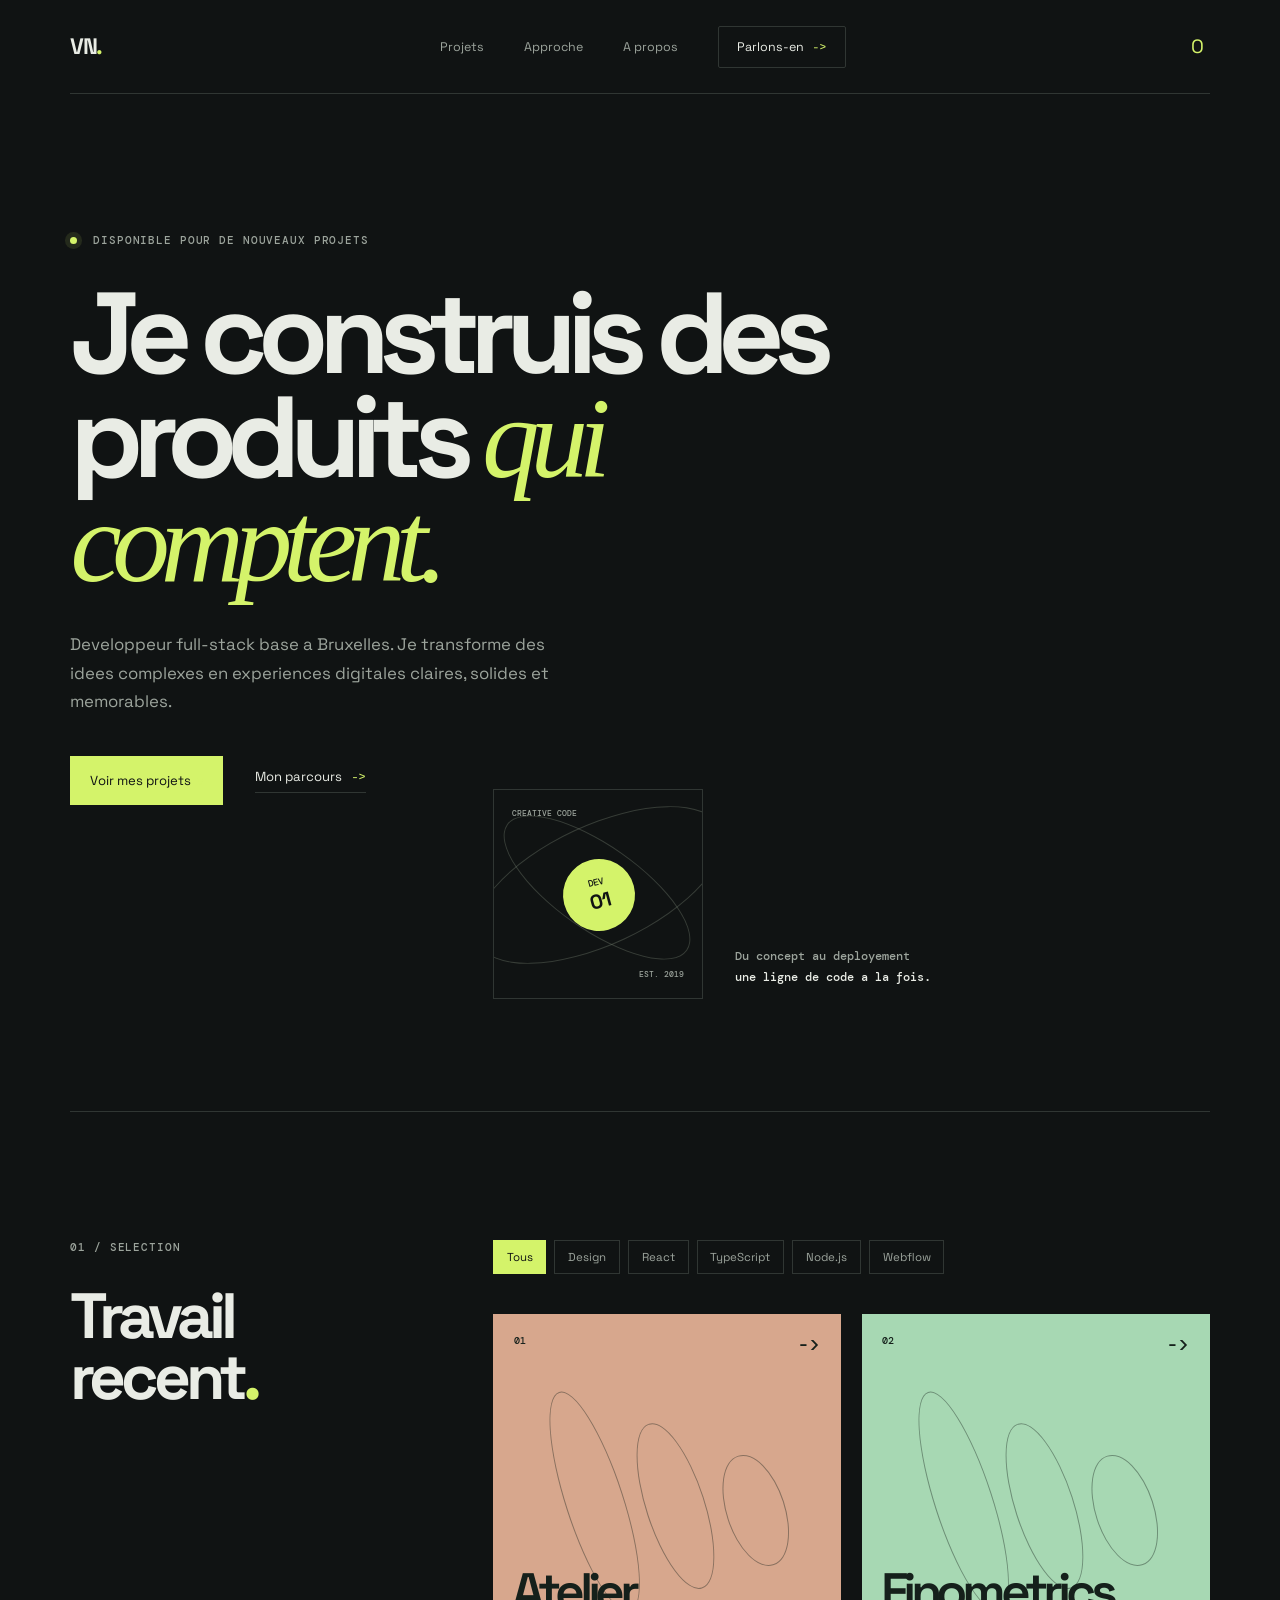
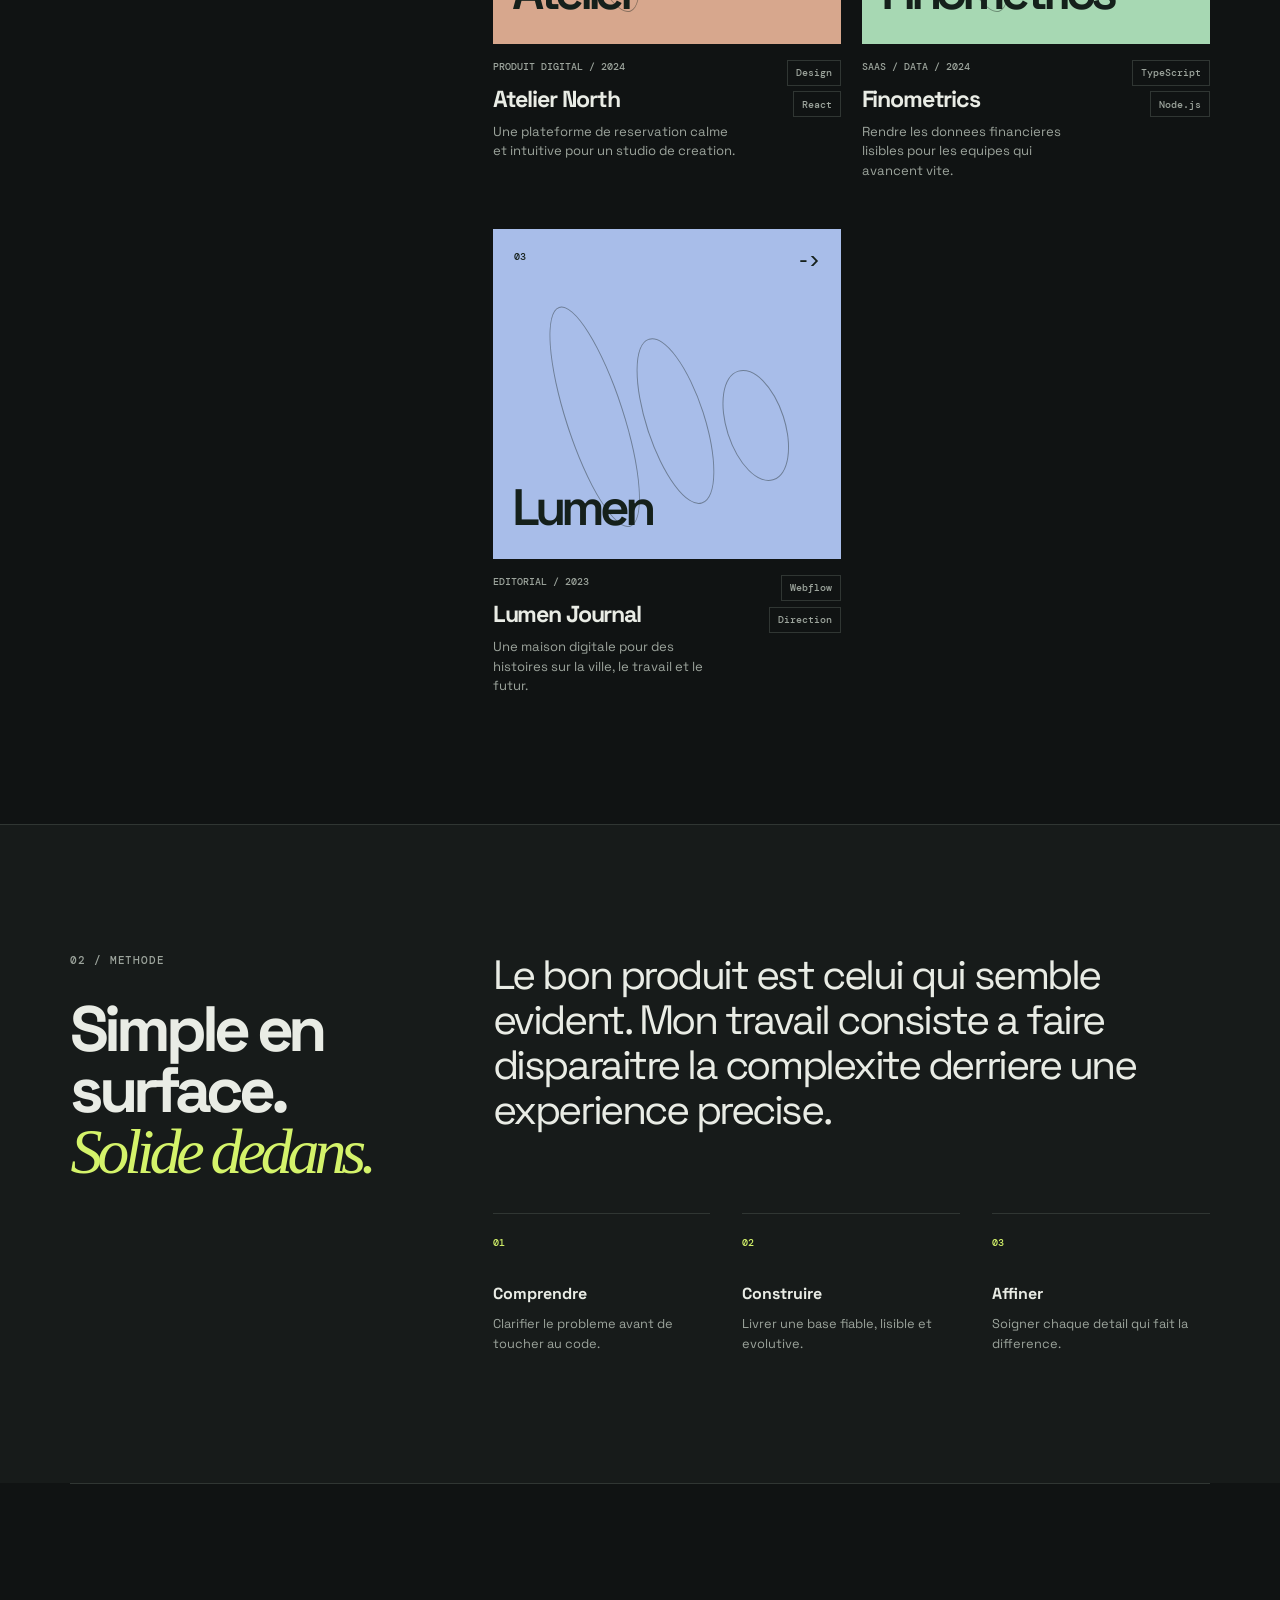
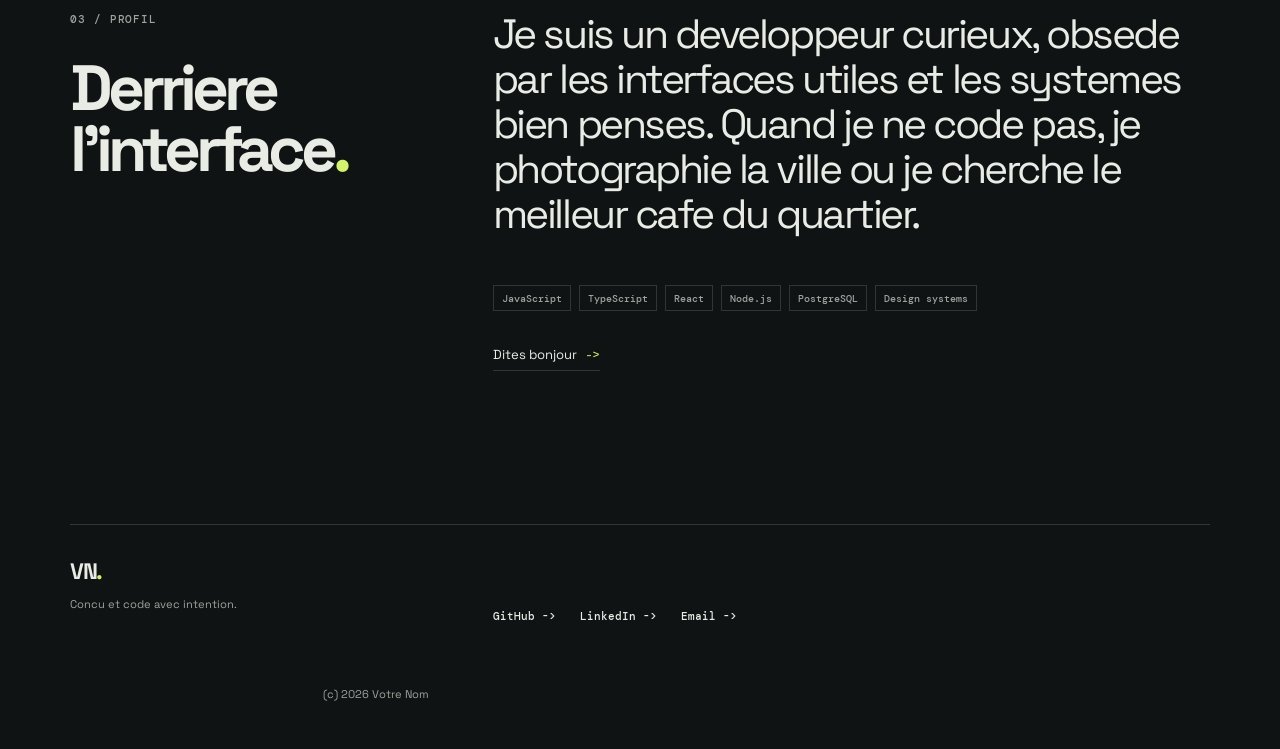
==== commit dbf38126: "Keep portfolio files ASCII compatible" ====
--- a/portfolio/index.html
+++ b/portfolio/index.html
@@ -25,7 +25,7 @@
         <a href="#about">A propos</a>
         <a class="nav-cta" href="mailto:bonjour@example.com">Parlons-en <span>-></span></a>
       </nav>
-      <button class="theme-toggle" type="button" aria-label="Activer le mode clair" data-theme-toggle>◐</button>
+      <button class="theme-toggle" type="button" aria-label="Activer le mode clair" data-theme-toggle>O</button>
     </header>
 
     <main id="top">
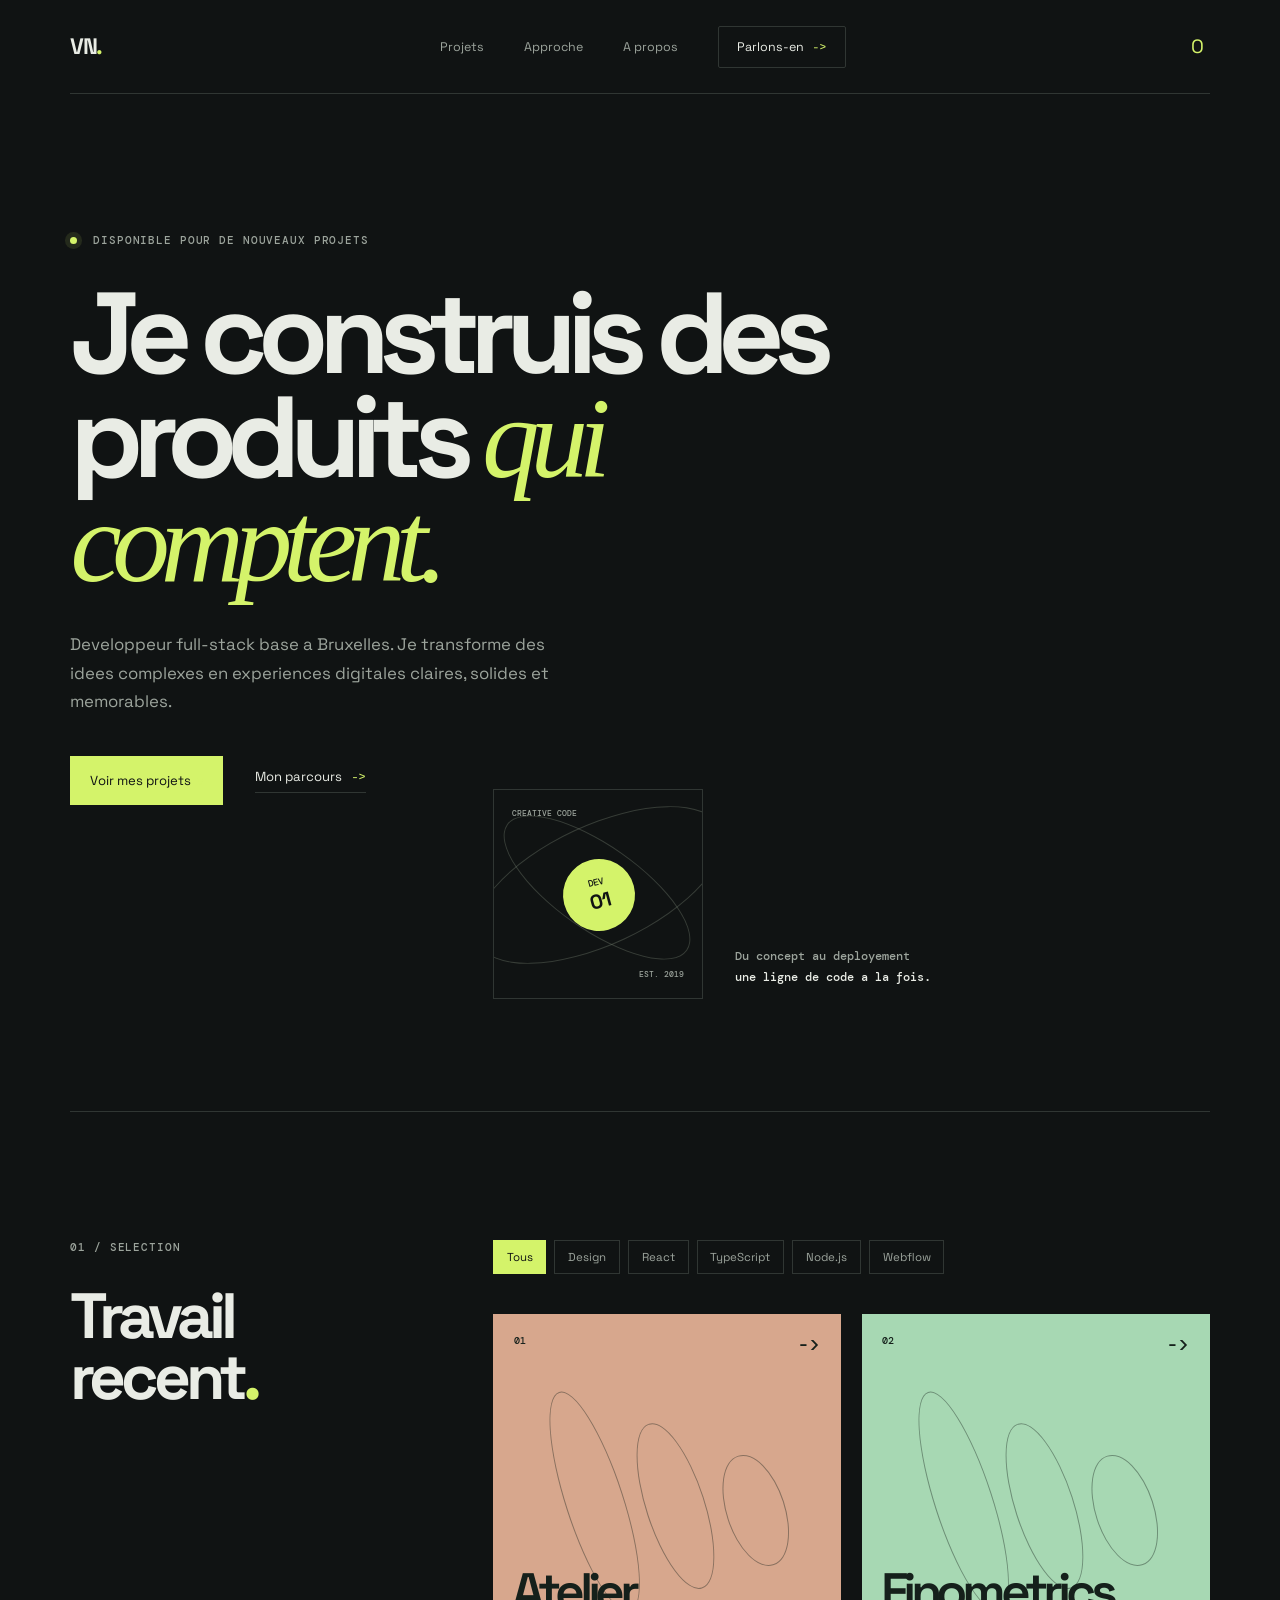
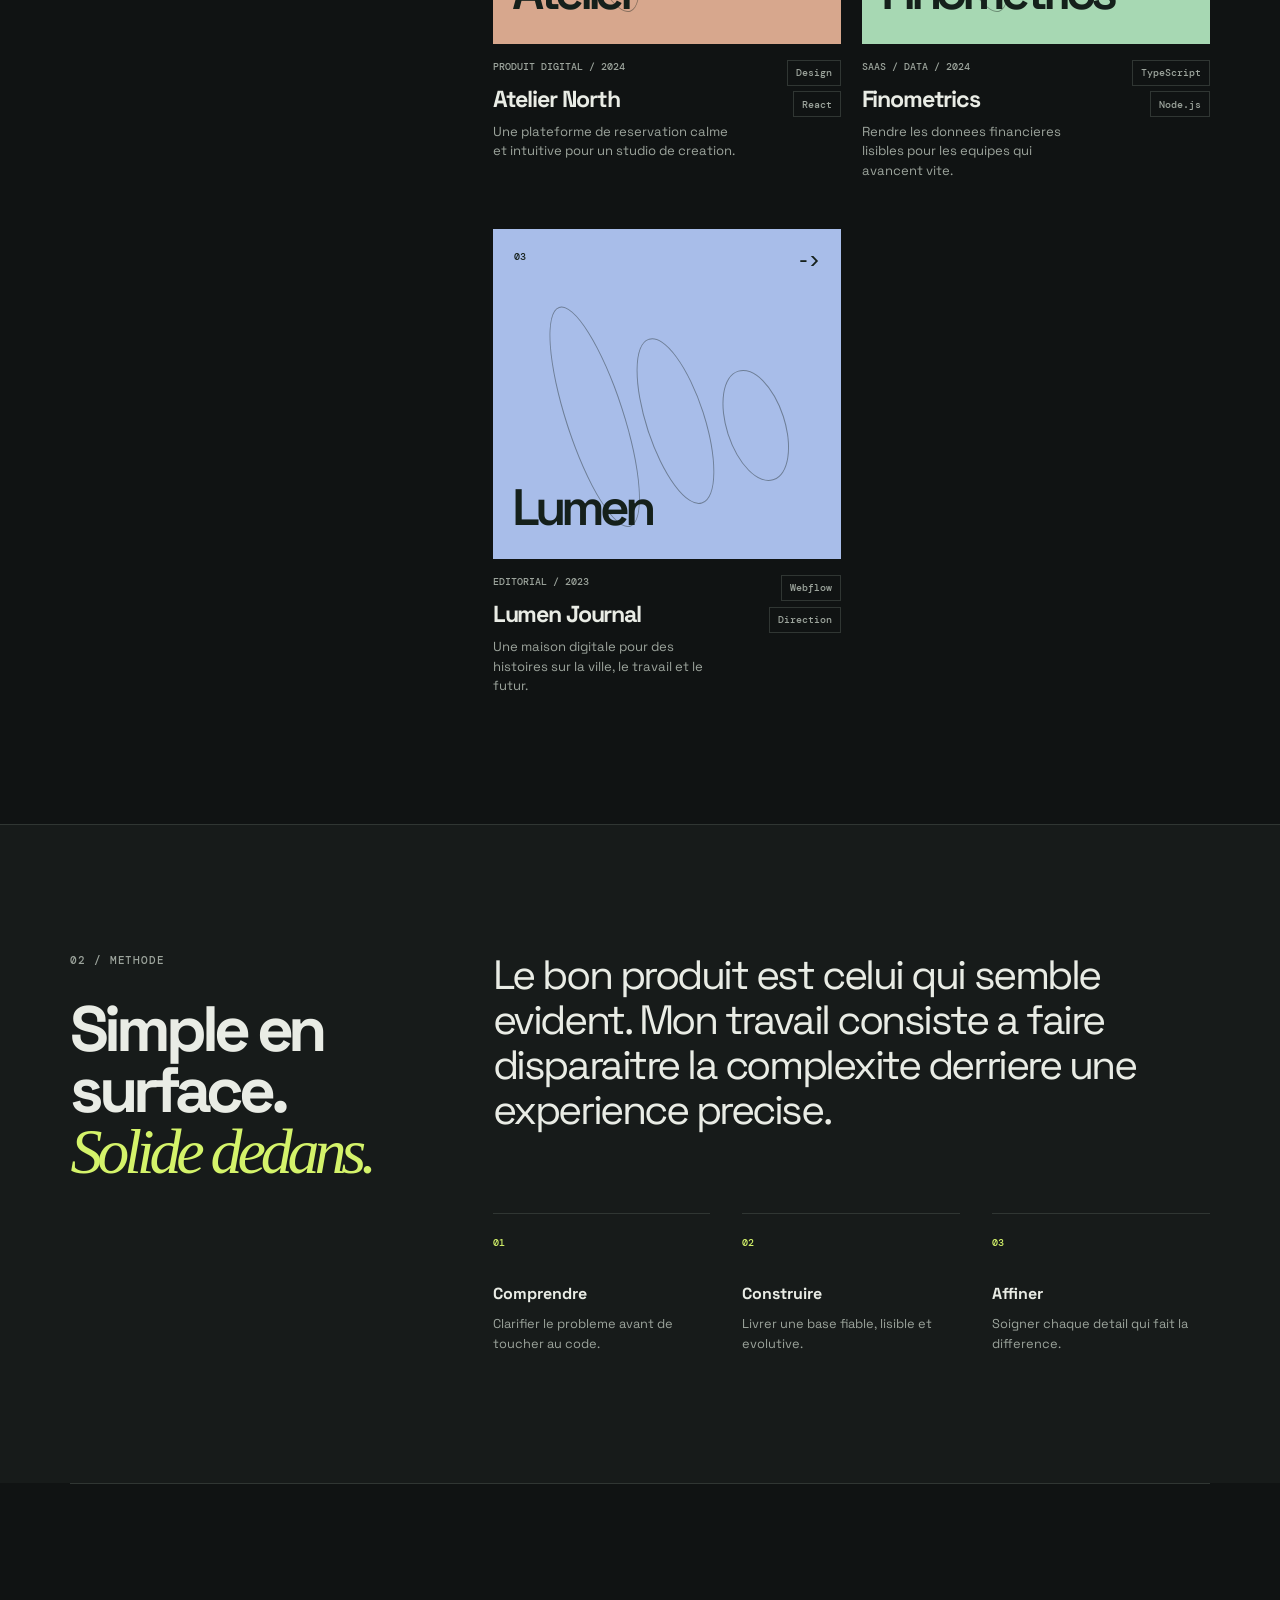
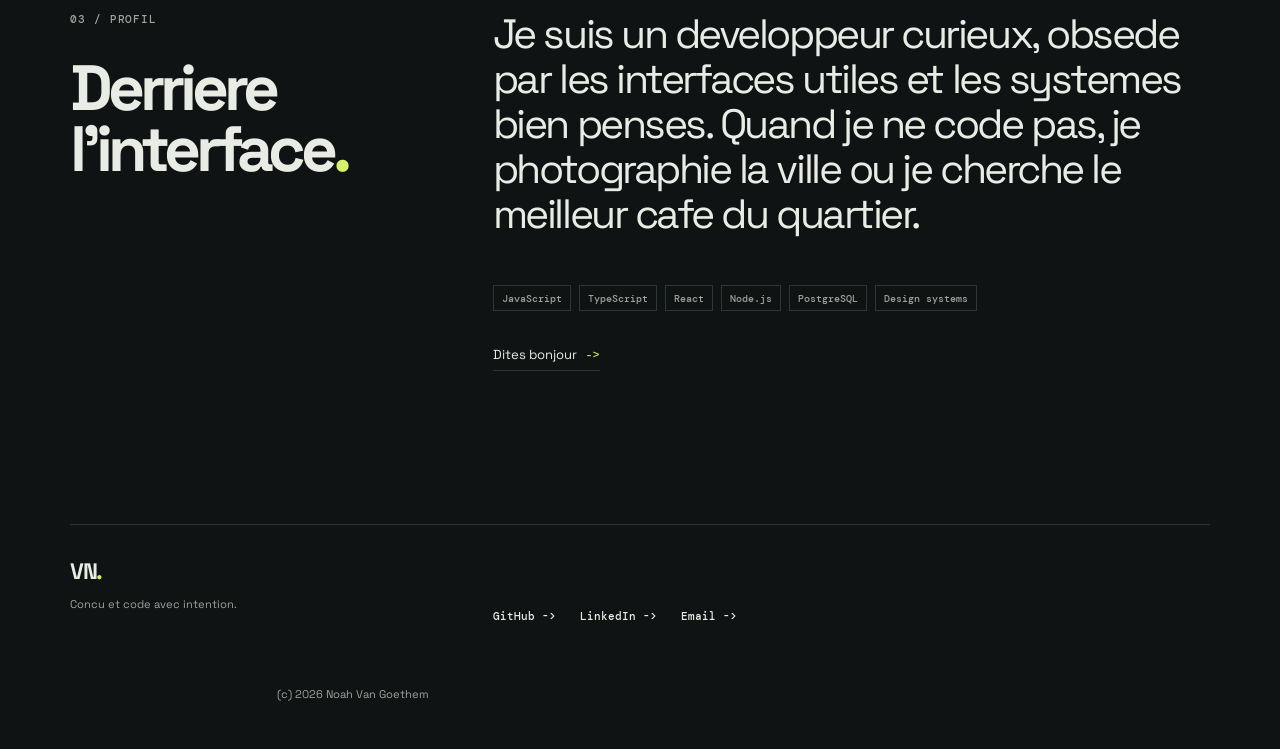
==== commit 57ea91c6: "Portfolio" ====
--- a/portfolio/index.html
+++ b/portfolio/index.html
@@ -5,7 +5,7 @@
   <meta name="viewport" content="width=device-width, initial-scale=1">
   <meta name="description" content="Portfolio de developpeur full-stack specialise dans les produits web utiles, rapides et bien construits.">
   <meta name="theme-color" content="#101313">
-  <title>Votre Nom | Developpeur full-stack</title>
+  <title>Noah Van Goethem | Developpeur full-stack</title>
   <link rel="preconnect" href="https://fonts.googleapis.com">
   <link rel="preconnect" href="https://fonts.gstatic.com" crossorigin>
   <link href="https://fonts.googleapis.com/css2?family=DM+Mono:wght@400;500&family=Space+Grotesk:wght@400;500;600;700&display=swap" rel="stylesheet">
@@ -23,7 +23,7 @@
         <a href="#work">Projets</a>
         <a href="#approach">Approche</a>
         <a href="#about">A propos</a>
-        <a class="nav-cta" href="mailto:bonjour@example.com">Parlons-en <span>-></span></a>
+        <a class="nav-cta" href="mailto:vgt.noah@gmail.com">Parlons-en <span>-></span></a>
       </nav>
       <button class="theme-toggle" type="button" aria-label="Activer le mode clair" data-theme-toggle>O</button>
     </header>
@@ -65,11 +65,11 @@
 
       <section id="about" class="about section-space section-grid" aria-labelledby="about-title">
         <div class="section-intro reveal"><p class="eyebrow">03 / Profil</p><h2 id="about-title">Derriere<br>l'interface<span>.</span></h2></div>
-        <div class="about-content reveal reveal-delay-1"><p class="large-copy">Je suis un developpeur curieux, obsede par les interfaces utiles et les systemes bien penses. Quand je ne code pas, je photographie la ville ou je cherche le meilleur cafe du quartier.</p><div class="skills"><span>JavaScript</span><span>TypeScript</span><span>React</span><span>Node.js</span><span>PostgreSQL</span><span>Design systems</span></div><a class="text-link" href="mailto:bonjour@example.com">Dites bonjour <span>-></span></a></div>
+        <div class="about-content reveal reveal-delay-1"><p class="large-copy">Je suis un developpeur curieux, obsede par les interfaces utiles et les systemes bien penses. Quand je ne code pas, je photographie la ville ou je cherche le meilleur cafe du quartier.</p><div class="skills"><span>JavaScript</span><span>TypeScript</span><span>React</span><span>Node.js</span><span>PostgreSQL</span><span>Design systems</span></div><a class="text-link" href="mailto:vgt.noah@gmail.com">Dites bonjour <span>-></span></a></div>
       </section>
     </main>
 
-    <footer class="site-footer section-grid"><div><a class="brand" href="#top">VN<span>.</span></a><p>Concu et code avec intention.</p></div><div class="footer-links"><a href="https://github.com/" target="_blank" rel="noreferrer">GitHub -></a><a href="https://www.linkedin.com/" target="_blank" rel="noreferrer">LinkedIn -></a><a href="mailto:bonjour@example.com">Email -></a></div><p class="copyright">(c) <span data-year></span> Votre Nom</p></footer>
+    <footer class="site-footer section-grid"><div><a class="brand" href="#top">VN<span>.</span></a><p>Concu et code avec intention.</p></div><div class="footer-links"><a href="https://github.com/Maksi-Novagh" target="_blank" rel="noreferrer">GitHub -></a><a href="https://www.linkedin.com/in/noah-van-goethem-40a919399/" target="_blank" rel="noreferrer">LinkedIn -></a><a href="mailto:vgt.noah@gmail.com">Email -></a></div><p class="copyright">(c) <span data-year></span> Noah Van Goethem</p></footer>
   </div>
 </body>
 </html>
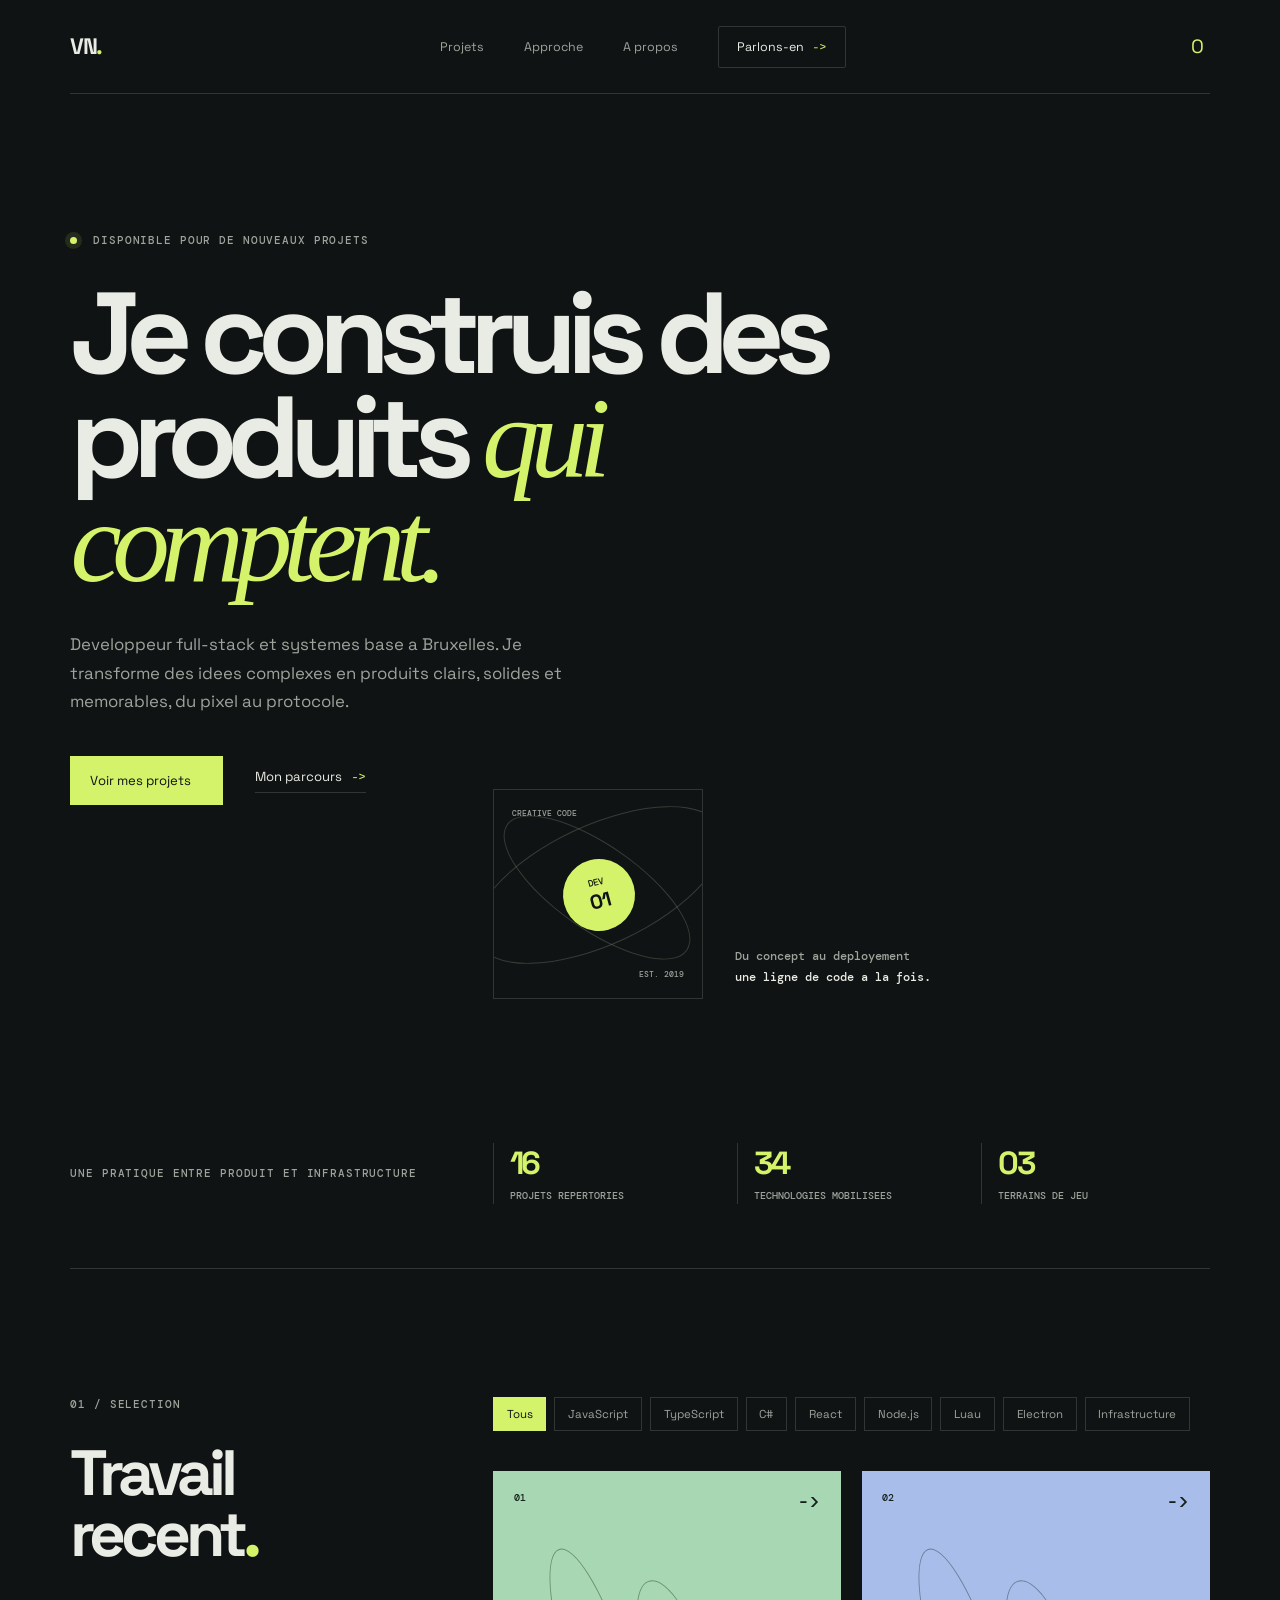
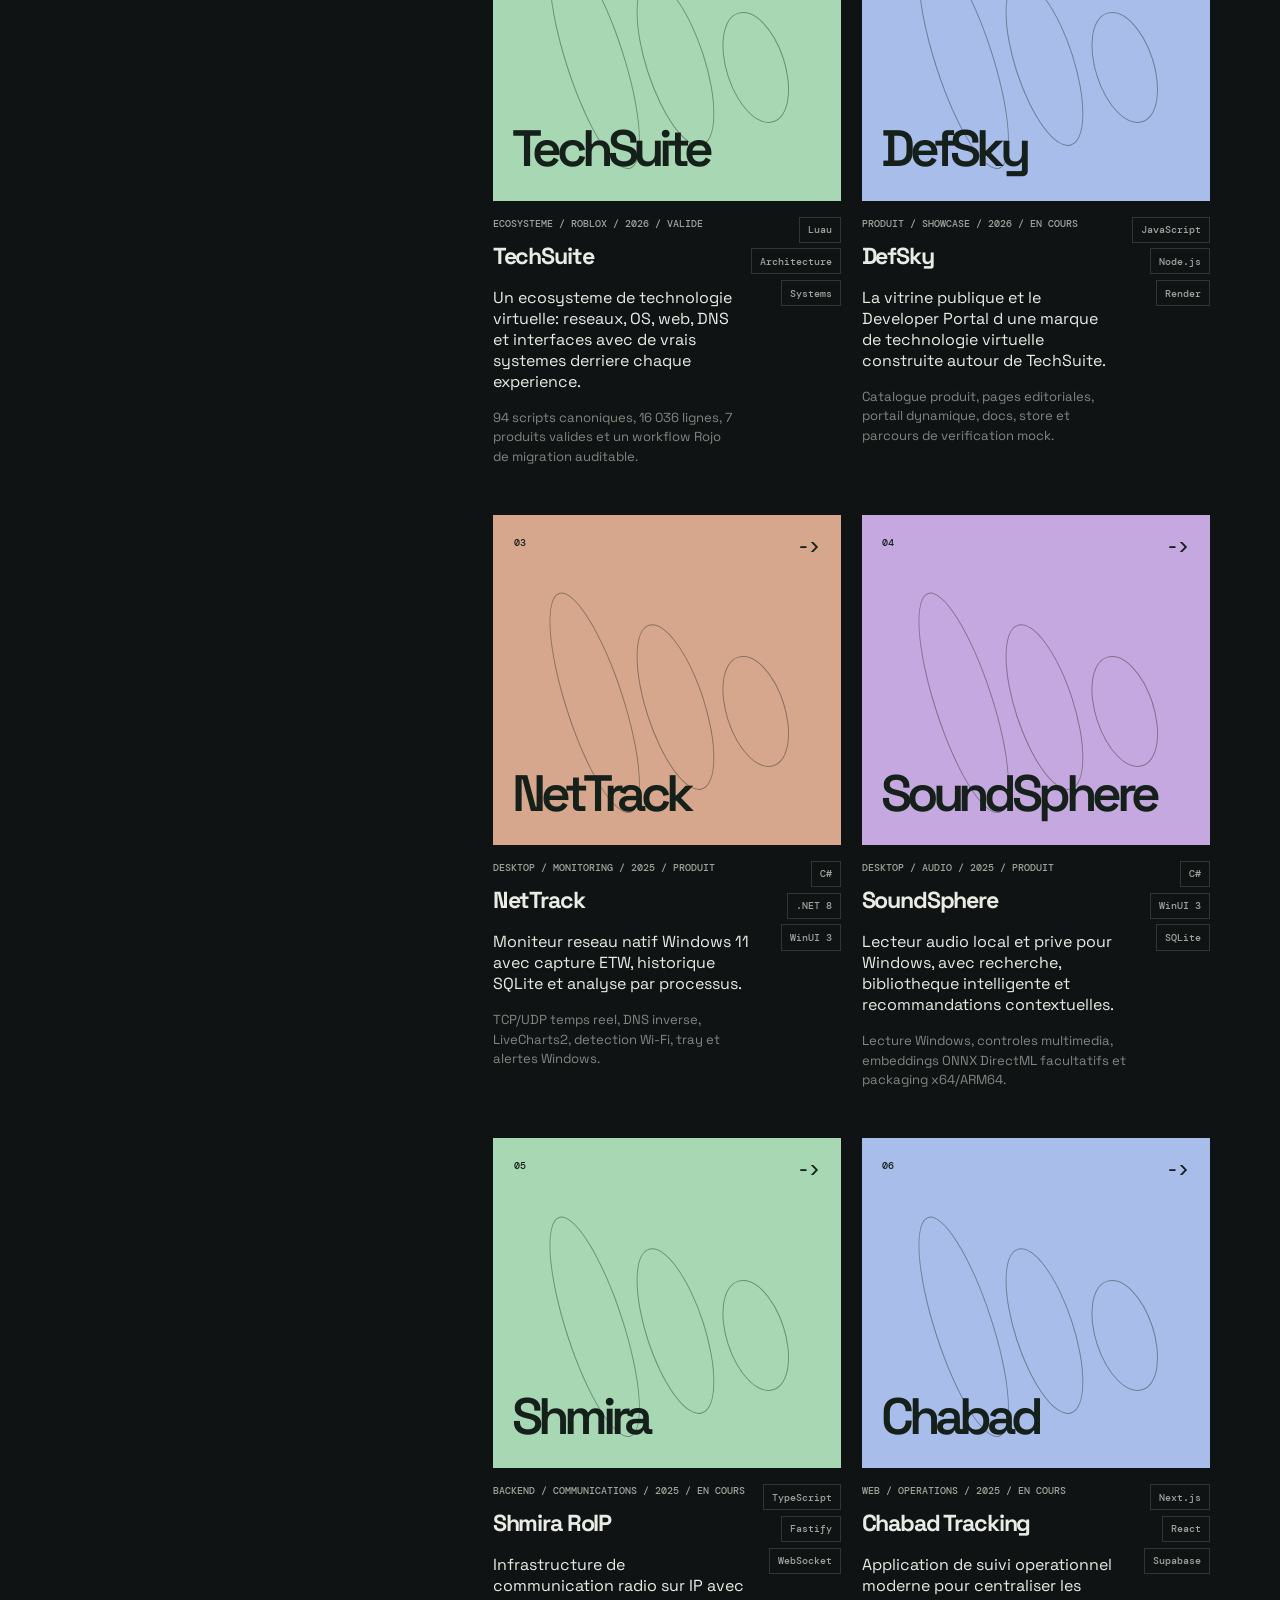
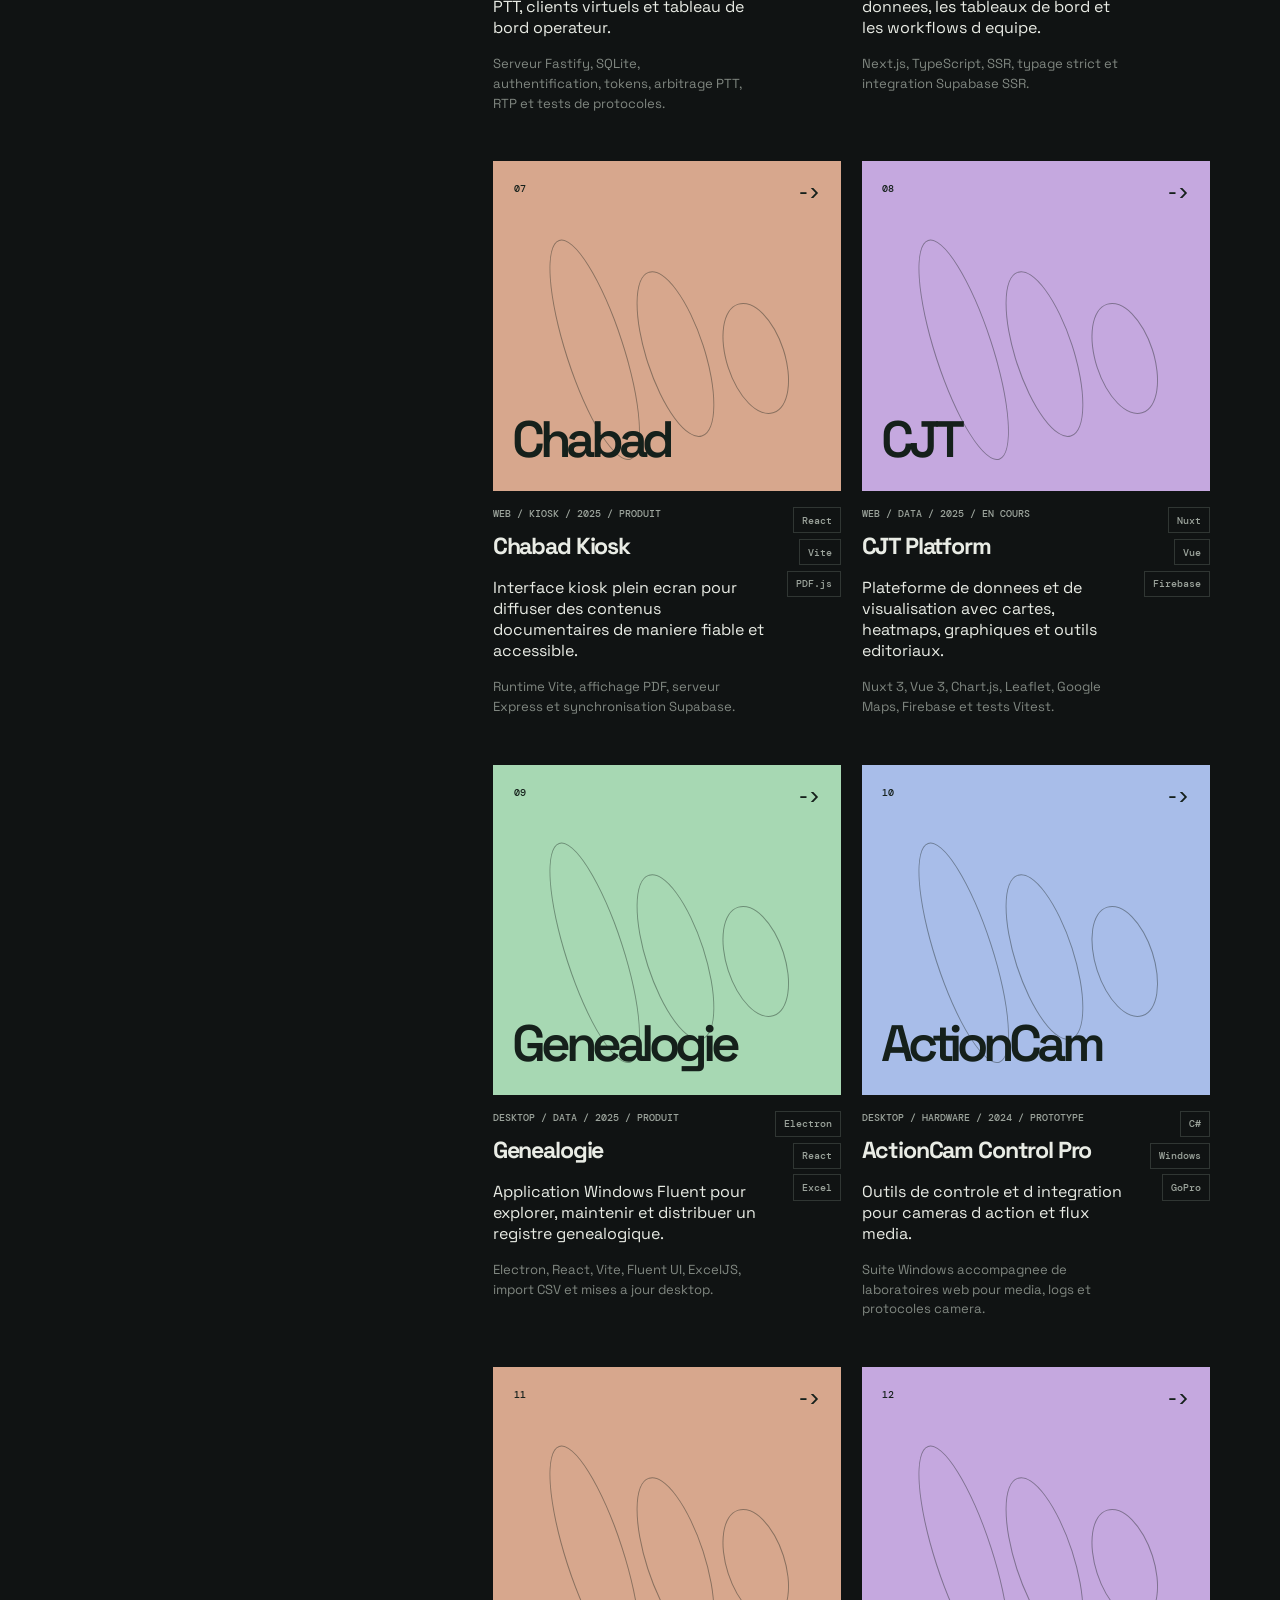
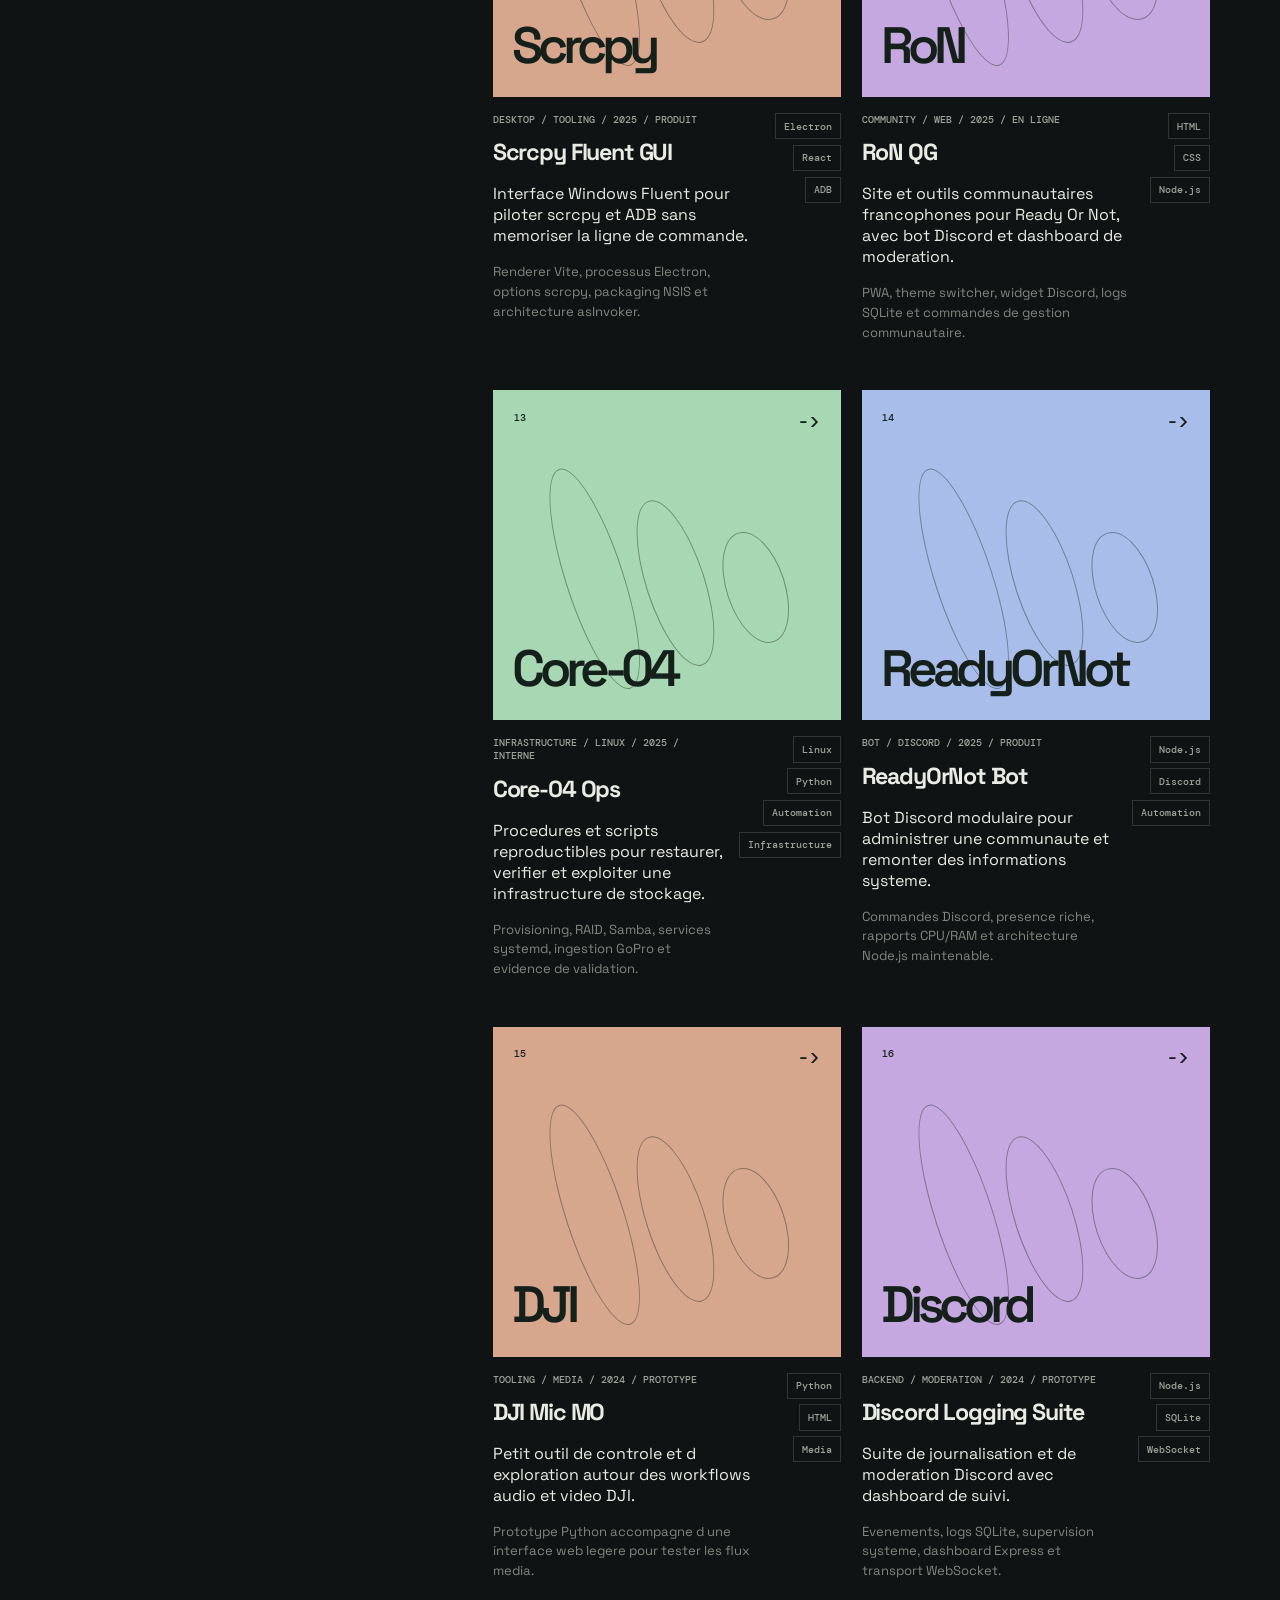
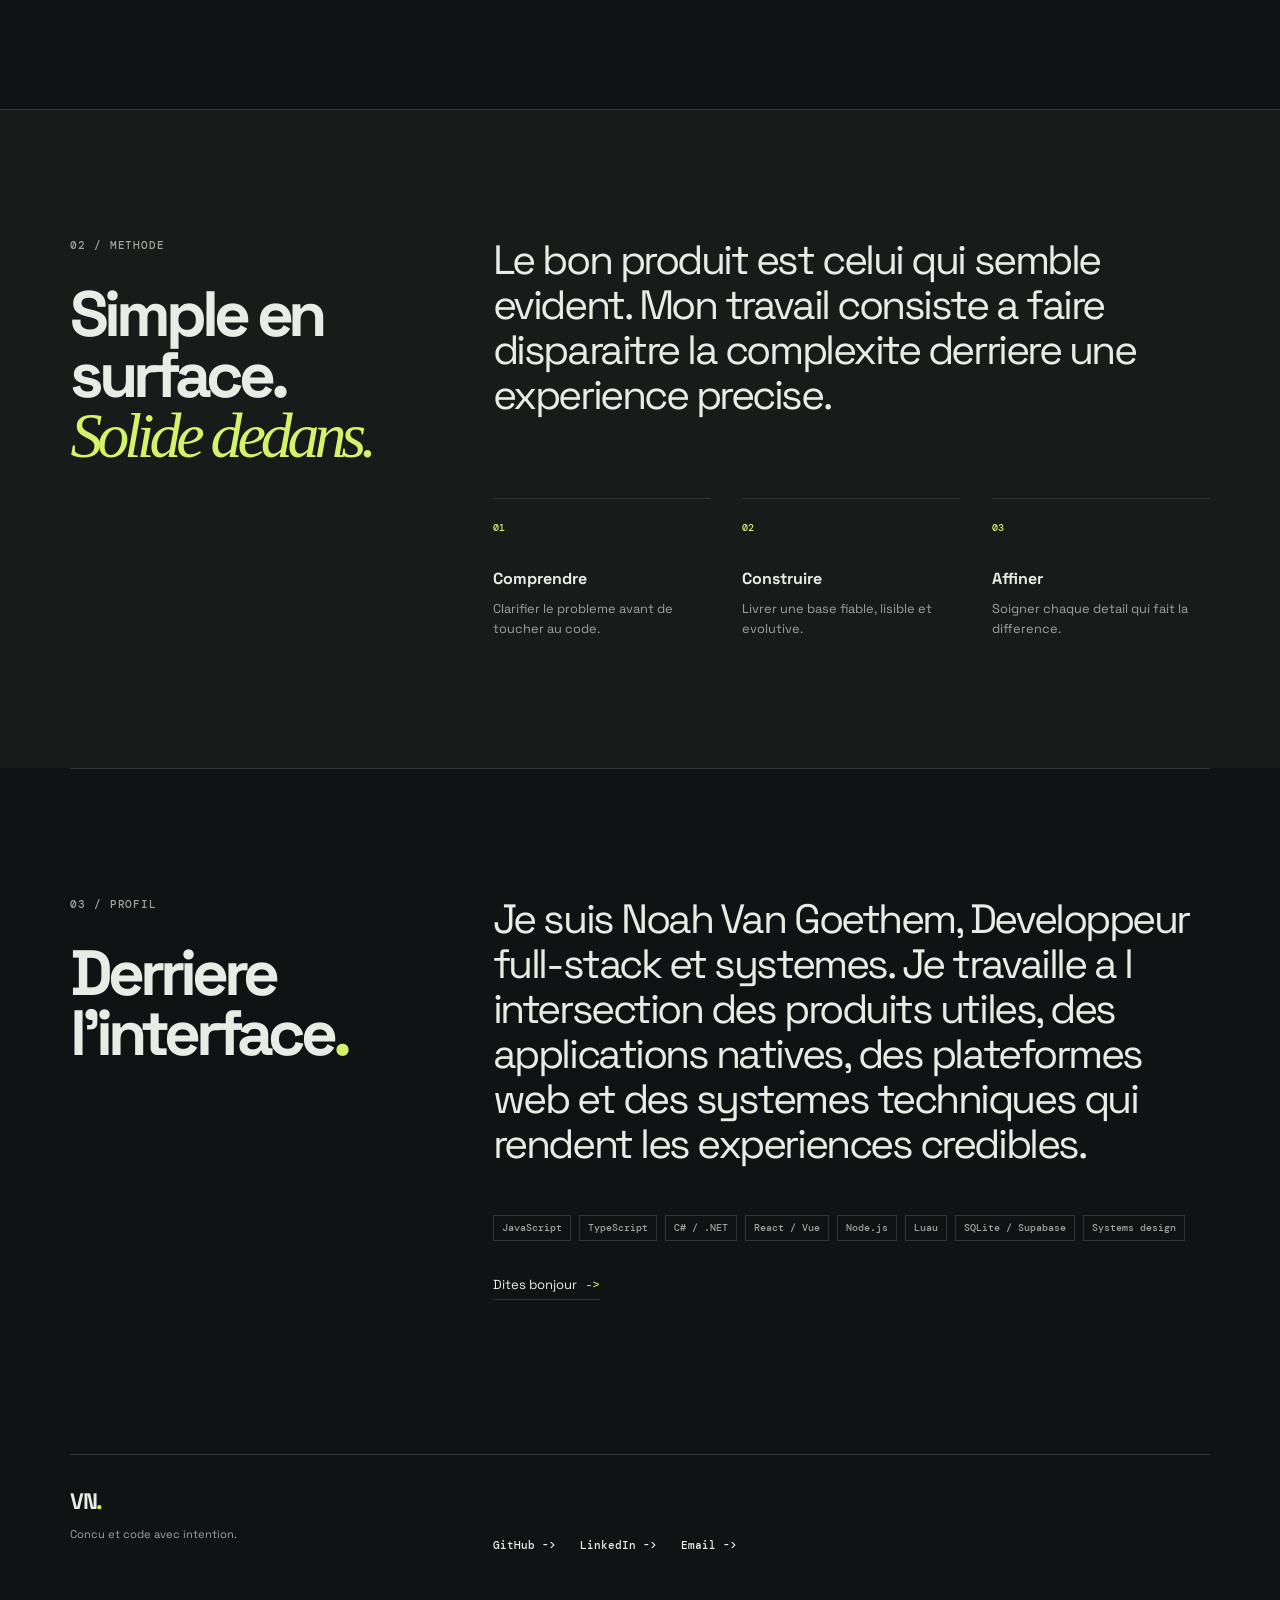
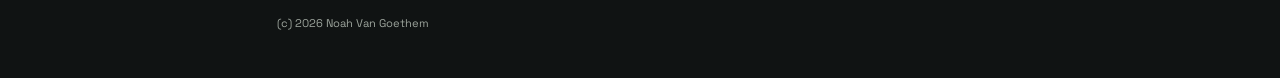
==== commit 20b64d83: "Enrich portfolio with workspace project inventory" ====
--- a/portfolio/index.html
+++ b/portfolio/index.html
@@ -5,7 +5,7 @@
   <meta name="viewport" content="width=device-width, initial-scale=1">
   <meta name="description" content="Portfolio de developpeur full-stack specialise dans les produits web utiles, rapides et bien construits.">
   <meta name="theme-color" content="#101313">
-  <title>Noah Van Goethem | Developpeur full-stack</title>
+  <title>Noah Van Goethem | Developpeur full-stack et systemes</title>
   <link rel="preconnect" href="https://fonts.googleapis.com">
   <link rel="preconnect" href="https://fonts.gstatic.com" crossorigin>
   <link href="https://fonts.googleapis.com/css2?family=DM+Mono:wght@400;500&family=Space+Grotesk:wght@400;500;600;700&display=swap" rel="stylesheet">
@@ -33,7 +33,7 @@
         <div class="hero-copy reveal">
           <p class="eyebrow"><span class="status-dot"></span> Disponible pour de nouveaux projets</p>
           <h1 id="hero-title">Je construis des produits <em>qui comptent.</em></h1>
-          <p class="hero-lead">Developpeur full-stack base a Bruxelles. Je transforme des idees complexes en experiences digitales claires, solides et memorables.</p>
+          <p class="hero-lead">Developpeur full-stack et systemes base a Bruxelles. Je transforme des idees complexes en produits clairs, solides et memorables, du pixel au protocole.</p>
           <div class="hero-actions">
             <a class="button button-primary" href="#work">Voir mes projets <span>v</span></a>
             <a class="text-link" href="#about">Mon parcours <span>-></span></a>
@@ -48,6 +48,8 @@
           <p class="hero-note">Du concept au deployement<br><span>une ligne de code a la fois.</span></p>
         </div>
       </section>
+
+      <section class="proof-strip section-grid reveal" aria-label="Chiffres cles"><p class="eyebrow">Une pratique entre produit et infrastructure</p><div class="proof-grid"><div><strong data-project-count>0</strong><span>projets repertories</span></div><div><strong data-stack-count>0</strong><span>technologies mobilisees</span></div><div><strong>03</strong><span>terrains de jeu</span></div></div></section>
 
       <section id="work" class="work section-grid section-space" aria-labelledby="work-title">
         <div class="section-intro reveal"><p class="eyebrow">01 / Selection</p><h2 id="work-title">Travail recent<span>.</span></h2></div>
@@ -65,11 +67,11 @@
 
       <section id="about" class="about section-space section-grid" aria-labelledby="about-title">
         <div class="section-intro reveal"><p class="eyebrow">03 / Profil</p><h2 id="about-title">Derriere<br>l'interface<span>.</span></h2></div>
-        <div class="about-content reveal reveal-delay-1"><p class="large-copy">Je suis un developpeur curieux, obsede par les interfaces utiles et les systemes bien penses. Quand je ne code pas, je photographie la ville ou je cherche le meilleur cafe du quartier.</p><div class="skills"><span>JavaScript</span><span>TypeScript</span><span>React</span><span>Node.js</span><span>PostgreSQL</span><span>Design systems</span></div><a class="text-link" href="mailto:vgt.noah@gmail.com">Dites bonjour <span>-></span></a></div>
+        <div class="about-content reveal reveal-delay-1"><p class="large-copy">Je suis <span data-profile-name>Noah Van Goethem</span>, <span data-profile-role>developpeur full-stack et systemes</span>. Je travaille a l intersection des produits utiles, des applications natives, des plateformes web et des systemes techniques qui rendent les experiences credibles.</p><div class="skills"><span>JavaScript</span><span>TypeScript</span><span>C# / .NET</span><span>React / Vue</span><span>Node.js</span><span>Luau</span><span>SQLite / Supabase</span><span>Systems design</span></div><a class="text-link" href="mailto:vgt.noah@gmail.com">Dites bonjour <span>-></span></a></div>
       </section>
     </main>
 
-    <footer class="site-footer section-grid"><div><a class="brand" href="#top">VN<span>.</span></a><p>Concu et code avec intention.</p></div><div class="footer-links"><a href="https://github.com/Maksi-Novagh" target="_blank" rel="noreferrer">GitHub -></a><a href="https://www.linkedin.com/in/noah-van-goethem-40a919399/" target="_blank" rel="noreferrer">LinkedIn -></a><a href="mailto:vgt.noah@gmail.com">Email -></a></div><p class="copyright">(c) <span data-year></span> Noah Van Goethem</p></footer>
+    <footer class="site-footer section-grid"><div><a class="brand" href="#top">VN<span>.</span></a><p>Concu et code avec intention.</p></div><div class="footer-links"><a href="https://github.com/Maksi-Novagh" target="_blank" rel="noreferrer">GitHub -></a><a href="https://www.linkedin.com/in/noah-van-goethem/" target="_blank" rel="noreferrer">LinkedIn -></a><a href="mailto:vgt.noah@gmail.com">Email -></a></div><p class="copyright">(c) <span data-year></span> Noah Van Goethem</p></footer>
   </div>
 </body>
 </html>
--- a/portfolio/assets/css/style.css
+++ b/portfolio/assets/css/style.css
@@ -7,3 +7,14 @@
 body.light-theme { --ink:#15201b; --muted:#63716a; --bg:#f4f4ed; --panel:#e8ebe1; --line:#ccd2c8; }.light-theme .nav-cta { border-color:var(--line); }
 @media (max-width:760px) { .site-shell { padding:0 1.25rem; }.site-header { height:76px; }.menu-toggle { display:flex; flex-direction:column; gap:5px; padding:8px; margin-left:auto; margin-right:1rem; }.menu-toggle span { width:20px; height:1px; background:var(--ink); }.main-nav { position:absolute; top:76px; left:0; right:0; display:none; flex-direction:column; align-items:stretch; gap:0; padding:1rem; background:var(--bg); border-bottom:1px solid var(--line); }.main-nav.is-open { display:flex; }.main-nav a { padding:1rem 0; border-bottom:1px solid var(--line); }.nav-cta { text-align:center; margin-top:1rem; }.hero { min-height:600px; padding:5rem 0; }.hero-copy { grid-column:1 / -1; }.hero-aside { grid-column:1 / -1; margin-top:0; }.hero-note { display:none; } h1 { font-size:clamp(3.4rem,16vw,6rem); }.section-grid { display:block; }.section-intro { margin-bottom:3rem; }.section-space { padding:5rem 0; }.project-grid { grid-template-columns:1fr; }.project-card:nth-child(3) { grid-column:auto; max-width:none; }.project-visual { height:280px; }.project-meta { display:block; }.tag-list { justify-content:start; margin-top:1rem; }.approach { margin:0 -1.25rem; padding-left:1.25rem; padding-right:1.25rem; }.principles { grid-template-columns:1fr; gap:1.5rem; margin-top:3rem; }.principles h3 { margin-top:1rem; }.site-footer { display:grid; gap:2rem; }.copyright { text-align:left; } }
 @media (prefers-reduced-motion:reduce) { *,*::before,*::after { scroll-behavior:auto!important; transition-duration:.01ms!important; animation-duration:.01ms!important; } }
+
+.project-visual.violet { background:#c5a8df; }
+.project-details { opacity:.8; margin-top:.5rem!important; }
+.proof-strip { padding:2rem 0 4rem; align-items:center; }
+.proof-strip > .eyebrow { margin:0; }
+.proof-grid { display:grid; grid-template-columns:repeat(3,1fr); gap:1rem; }
+.proof-grid div { border-left:1px solid var(--line); padding-left:1rem; }
+.proof-grid strong { display:block; color:var(--acid); font-size:2rem; letter-spacing:-.08em; }
+.proof-grid span { color:var(--muted); font:500 .62rem var(--mono); text-transform:uppercase; }
+@media (max-width:760px) { .proof-strip { display:block; padding-top:1rem; } .proof-grid { margin-top:2rem; } }
+.project-card:nth-child(3) { grid-column:auto; max-width:none; }
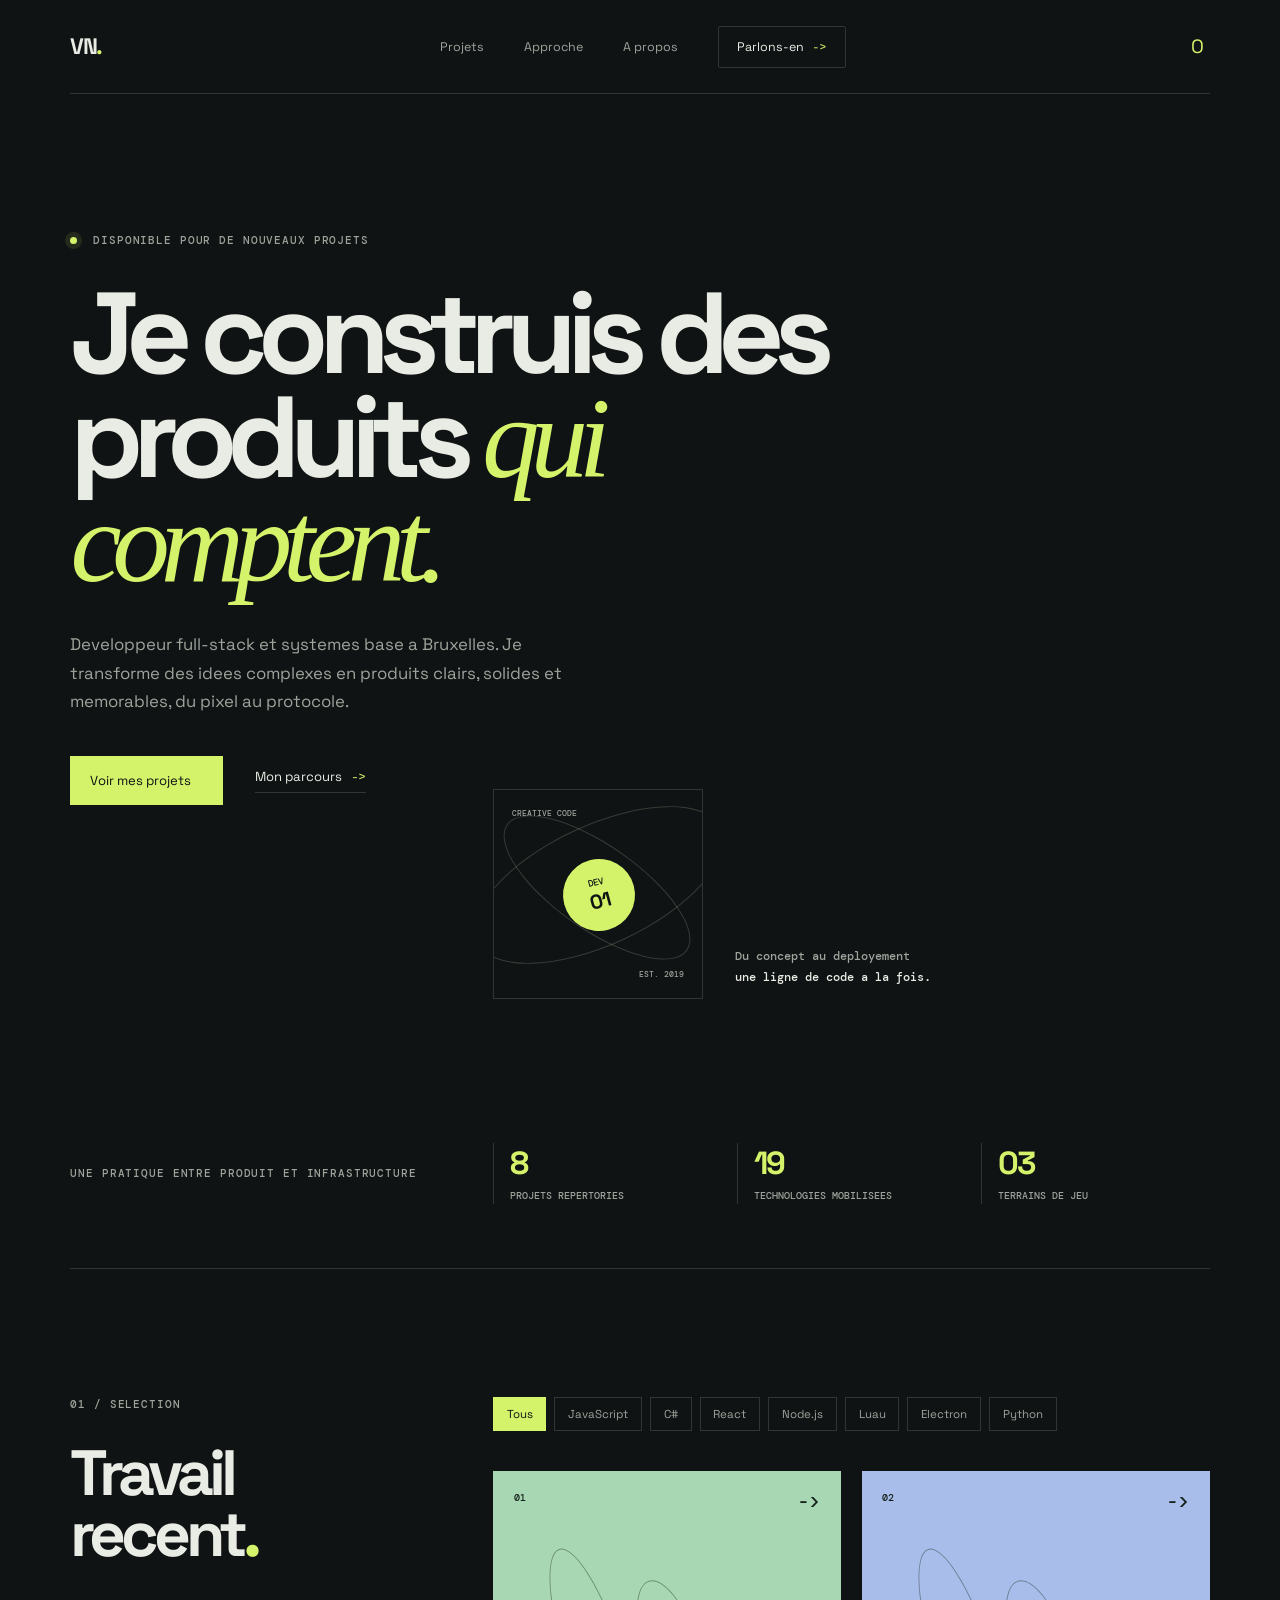
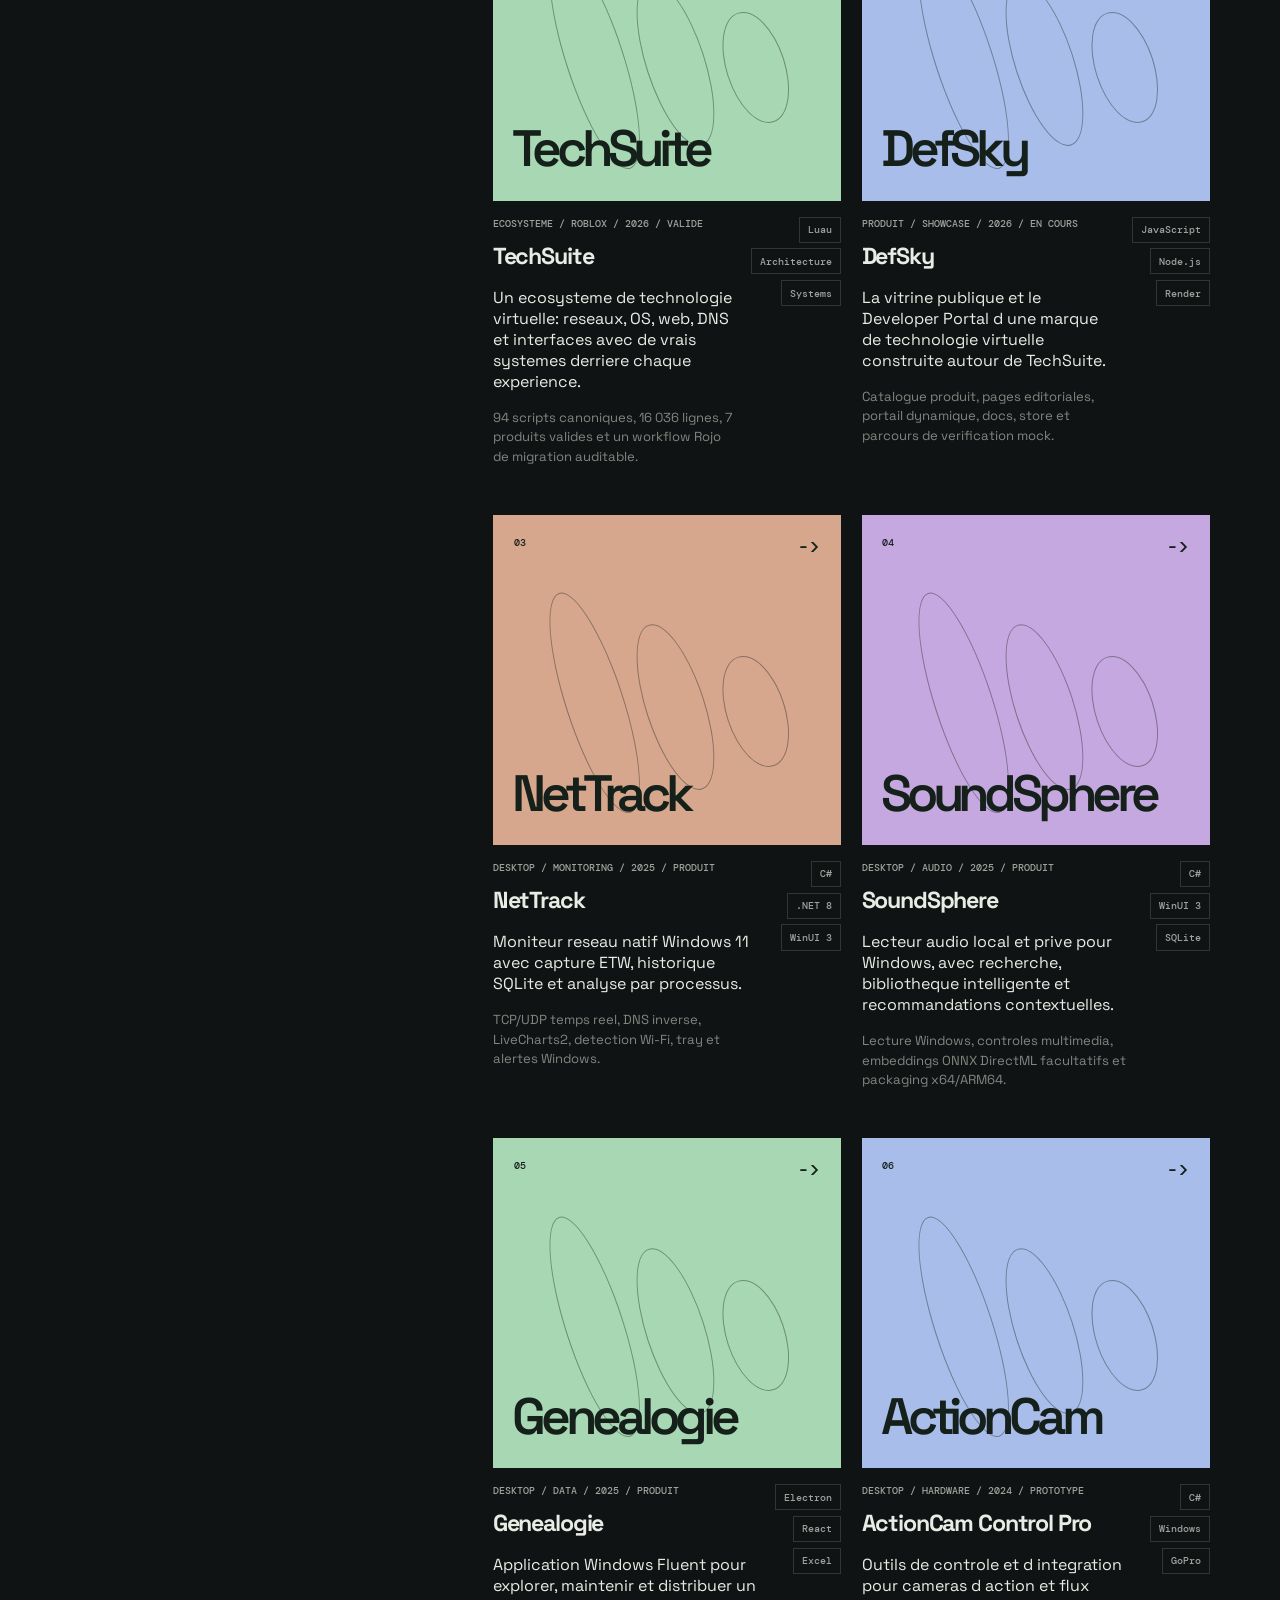
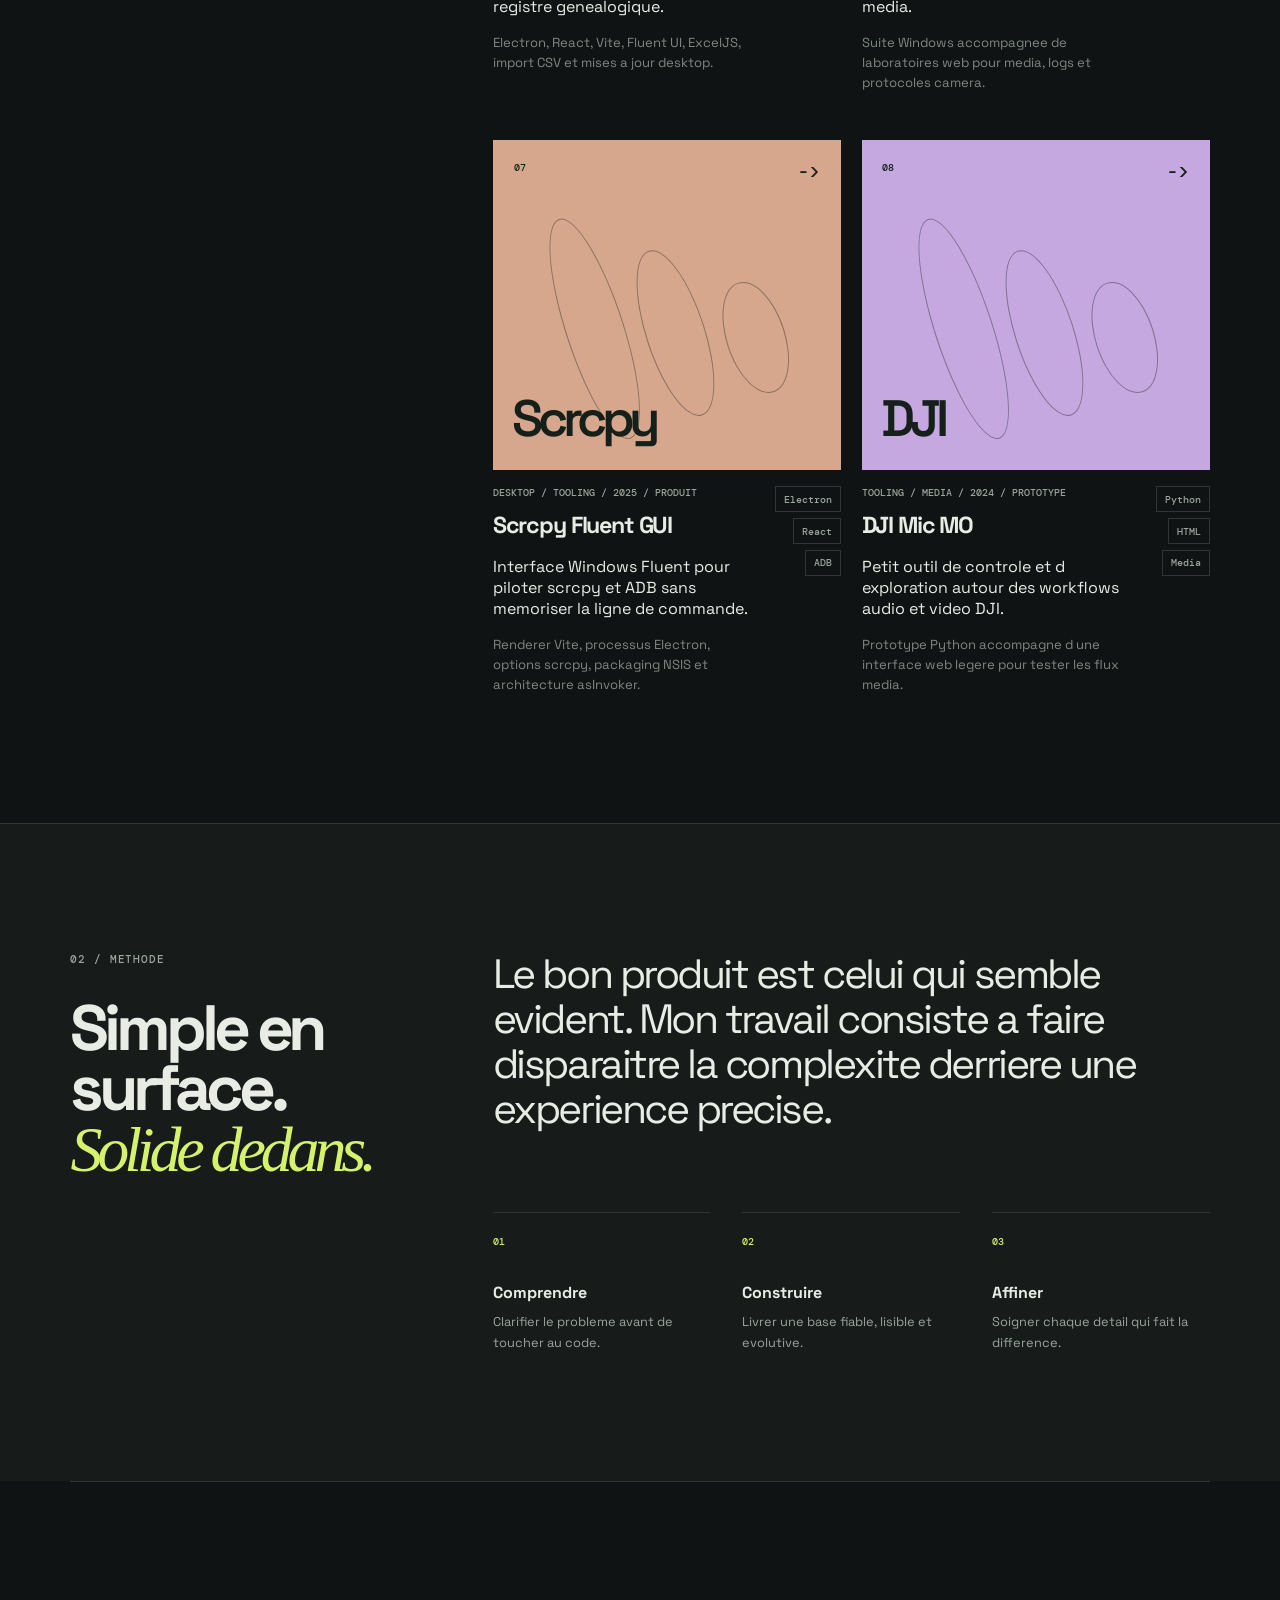
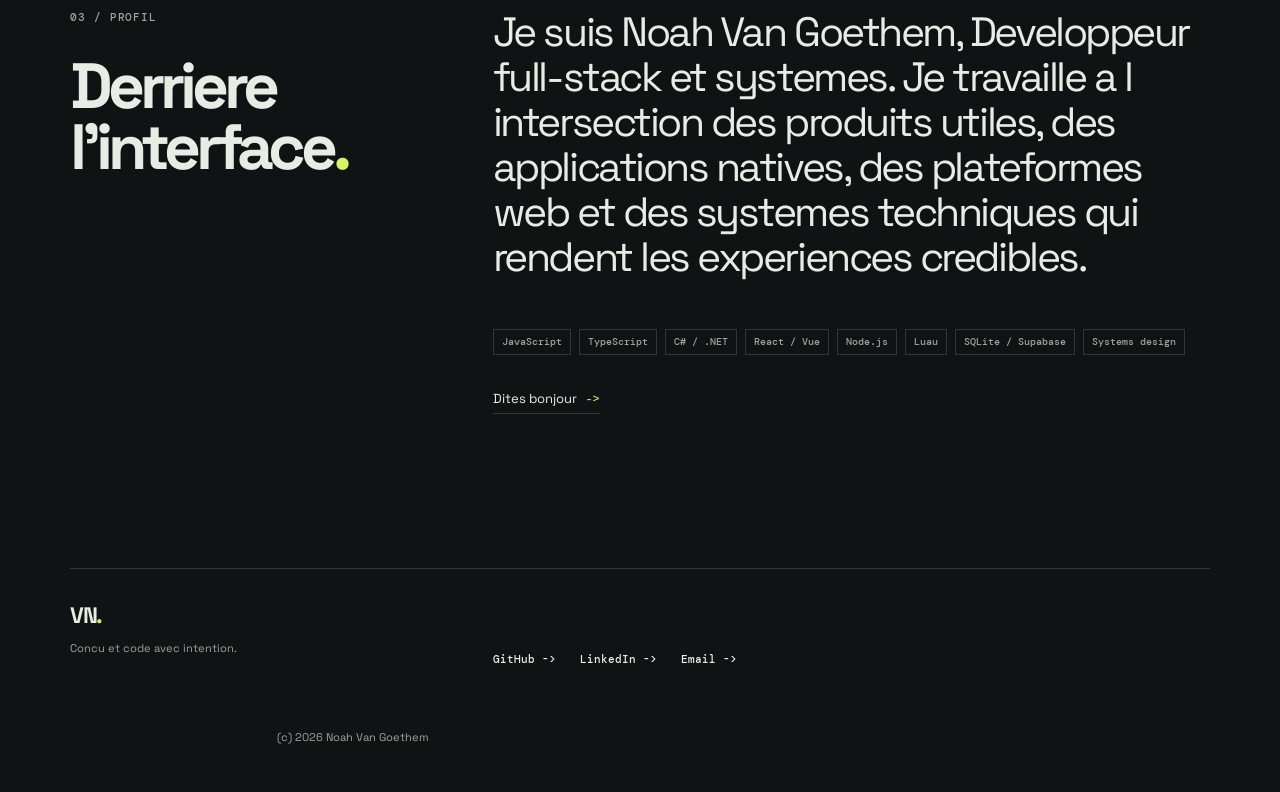
==== commit 07149acd: "Hide confidential projects and add project details" ====
--- a/portfolio/index.html
+++ b/portfolio/index.html
@@ -69,6 +69,18 @@
         <div class="section-intro reveal"><p class="eyebrow">03 / Profil</p><h2 id="about-title">Derriere<br>l'interface<span>.</span></h2></div>
         <div class="about-content reveal reveal-delay-1"><p class="large-copy">Je suis <span data-profile-name>Noah Van Goethem</span>, <span data-profile-role>developpeur full-stack et systemes</span>. Je travaille a l intersection des produits utiles, des applications natives, des plateformes web et des systemes techniques qui rendent les experiences credibles.</p><div class="skills"><span>JavaScript</span><span>TypeScript</span><span>C# / .NET</span><span>React / Vue</span><span>Node.js</span><span>Luau</span><span>SQLite / Supabase</span><span>Systems design</span></div><a class="text-link" href="mailto:vgt.noah@gmail.com">Dites bonjour <span>-></span></a></div>
       </section>
+      <dialog class="project-dialog" data-project-dialog aria-labelledby="dialog-title">
+        <button class="dialog-close" type="button" data-dialog-close aria-label="Fermer">x</button>
+        <p class="eyebrow" data-dialog-type></p>
+        <h2 id="dialog-title" data-dialog-title></h2>
+        <p class="dialog-intro" data-dialog-description></p>
+        <p class="dialog-details" data-dialog-details></p>
+        <div class="dialog-grid">
+          <div><span>Role</span><p data-dialog-role></p></div>
+          <div><span>Defi</span><p data-dialog-challenge></p></div>
+          <div><span>Resultat</span><p data-dialog-outcome></p></div>
+        </div>
+      </dialog>
     </main>
 
     <footer class="site-footer section-grid"><div><a class="brand" href="#top">VN<span>.</span></a><p>Concu et code avec intention.</p></div><div class="footer-links"><a href="https://github.com/Maksi-Novagh" target="_blank" rel="noreferrer">GitHub -></a><a href="https://www.linkedin.com/in/noah-van-goethem/" target="_blank" rel="noreferrer">LinkedIn -></a><a href="mailto:vgt.noah@gmail.com">Email -></a></div><p class="copyright">(c) <span data-year></span> Noah Van Goethem</p></footer>
--- a/portfolio/assets/css/style.css
+++ b/portfolio/assets/css/style.css
@@ -18,3 +18,16 @@
 .proof-grid span { color:var(--muted); font:500 .62rem var(--mono); text-transform:uppercase; }
 @media (max-width:760px) { .proof-strip { display:block; padding-top:1rem; } .proof-grid { margin-top:2rem; } }
 .project-card:nth-child(3) { grid-column:auto; max-width:none; }
+.project-visual { width:100%; border:0; text-align:left; font:inherit; cursor:pointer; }
+.project-dialog { width:min(760px, calc(100% - 2rem)); border:1px solid var(--line); background:var(--panel); color:var(--ink); padding:clamp(1.5rem, 5vw, 4rem); }
+.project-dialog::backdrop { background:#080a0acc; backdrop-filter:blur(5px); }
+.project-dialog h2 { margin:1rem 0 1.5rem; }
+.dialog-close { position:absolute; top:1.25rem; right:1.25rem; border:1px solid var(--line); background:transparent; color:var(--muted); width:2rem; height:2rem; }
+.dialog-close:hover { color:var(--acid); border-color:var(--acid); }
+.dialog-intro { font-size:clamp(1.2rem, 2vw, 1.6rem); line-height:1.3; max-width:620px; }
+.dialog-details { color:var(--muted); line-height:1.6; max-width:620px; }
+.dialog-grid { display:grid; grid-template-columns:repeat(3,1fr); gap:1rem; margin-top:3rem; }
+.dialog-grid div { border-top:1px solid var(--line); padding-top:.8rem; }
+.dialog-grid span { color:var(--acid); font:500 .62rem var(--mono); text-transform:uppercase; }
+.dialog-grid p { color:var(--muted); font-size:.78rem; line-height:1.5; }
+@media (max-width:760px) { .dialog-grid { grid-template-columns:1fr; margin-top:2rem; } }
